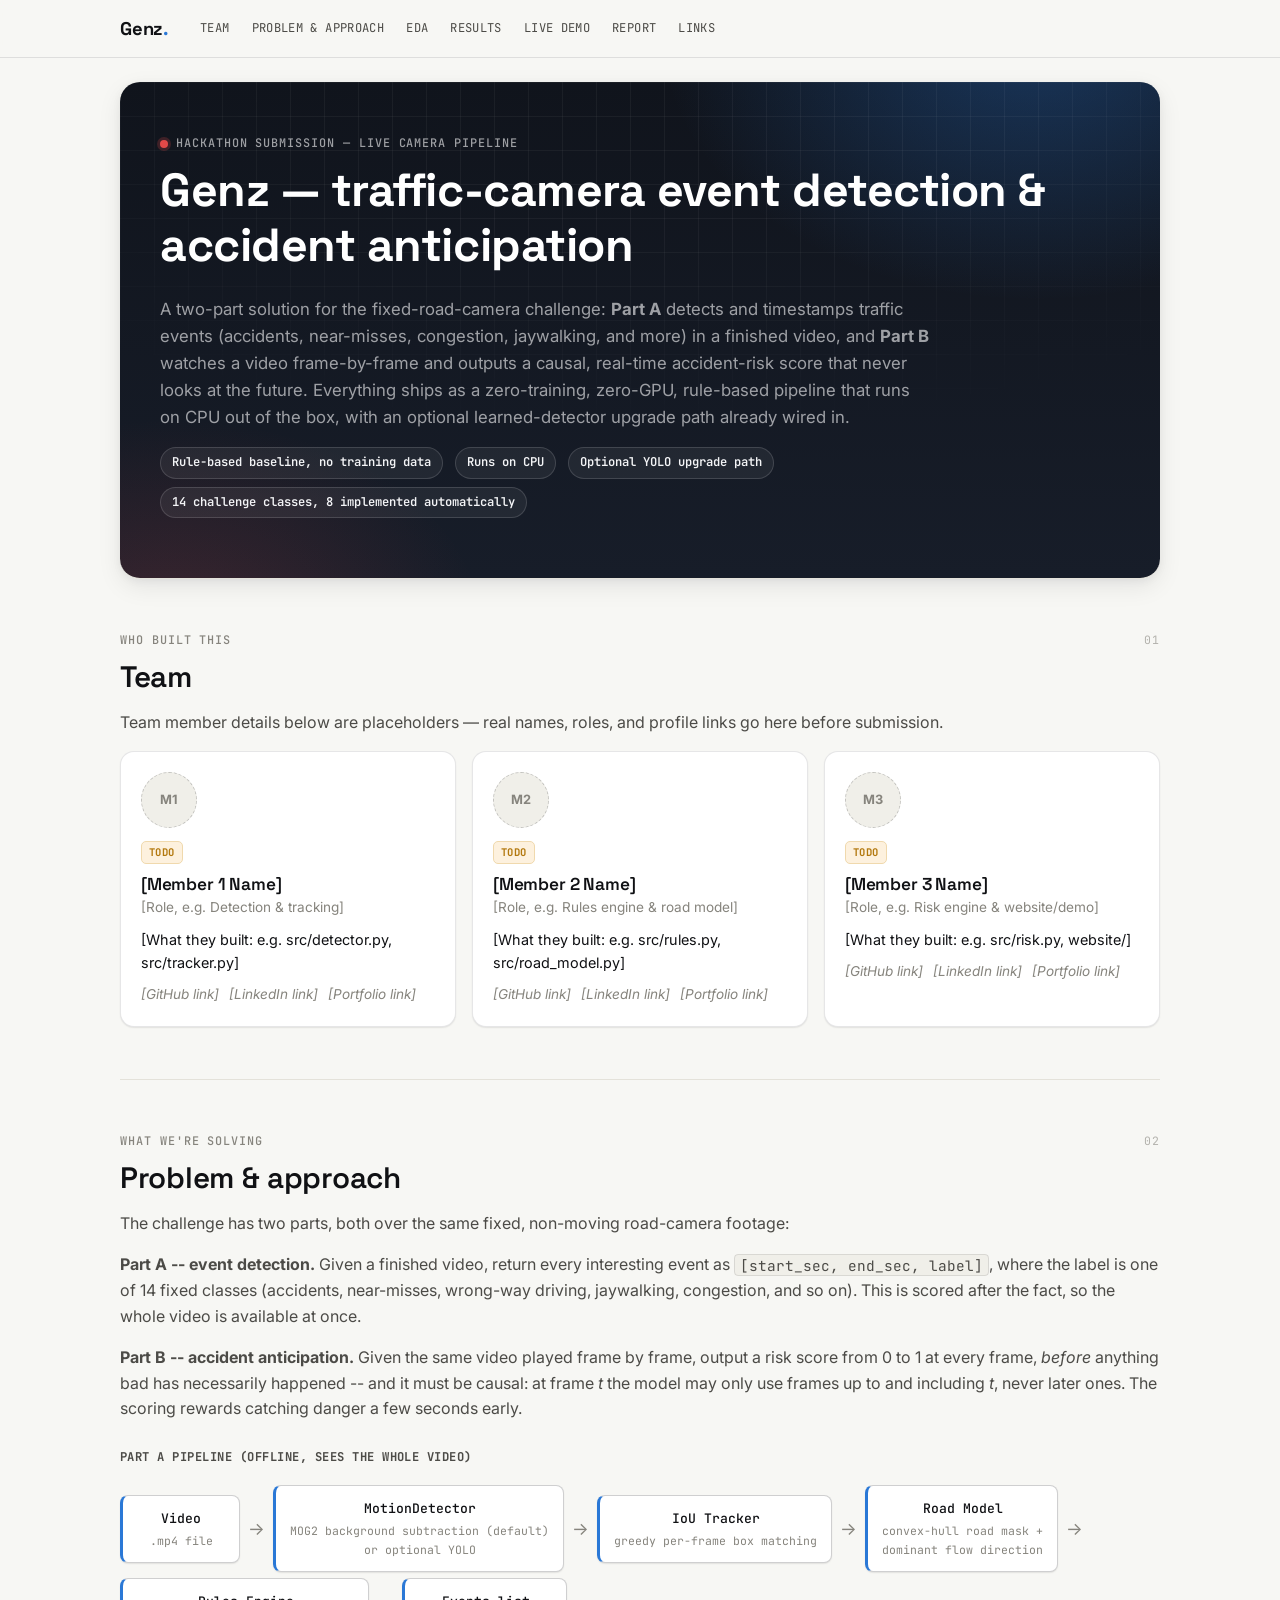
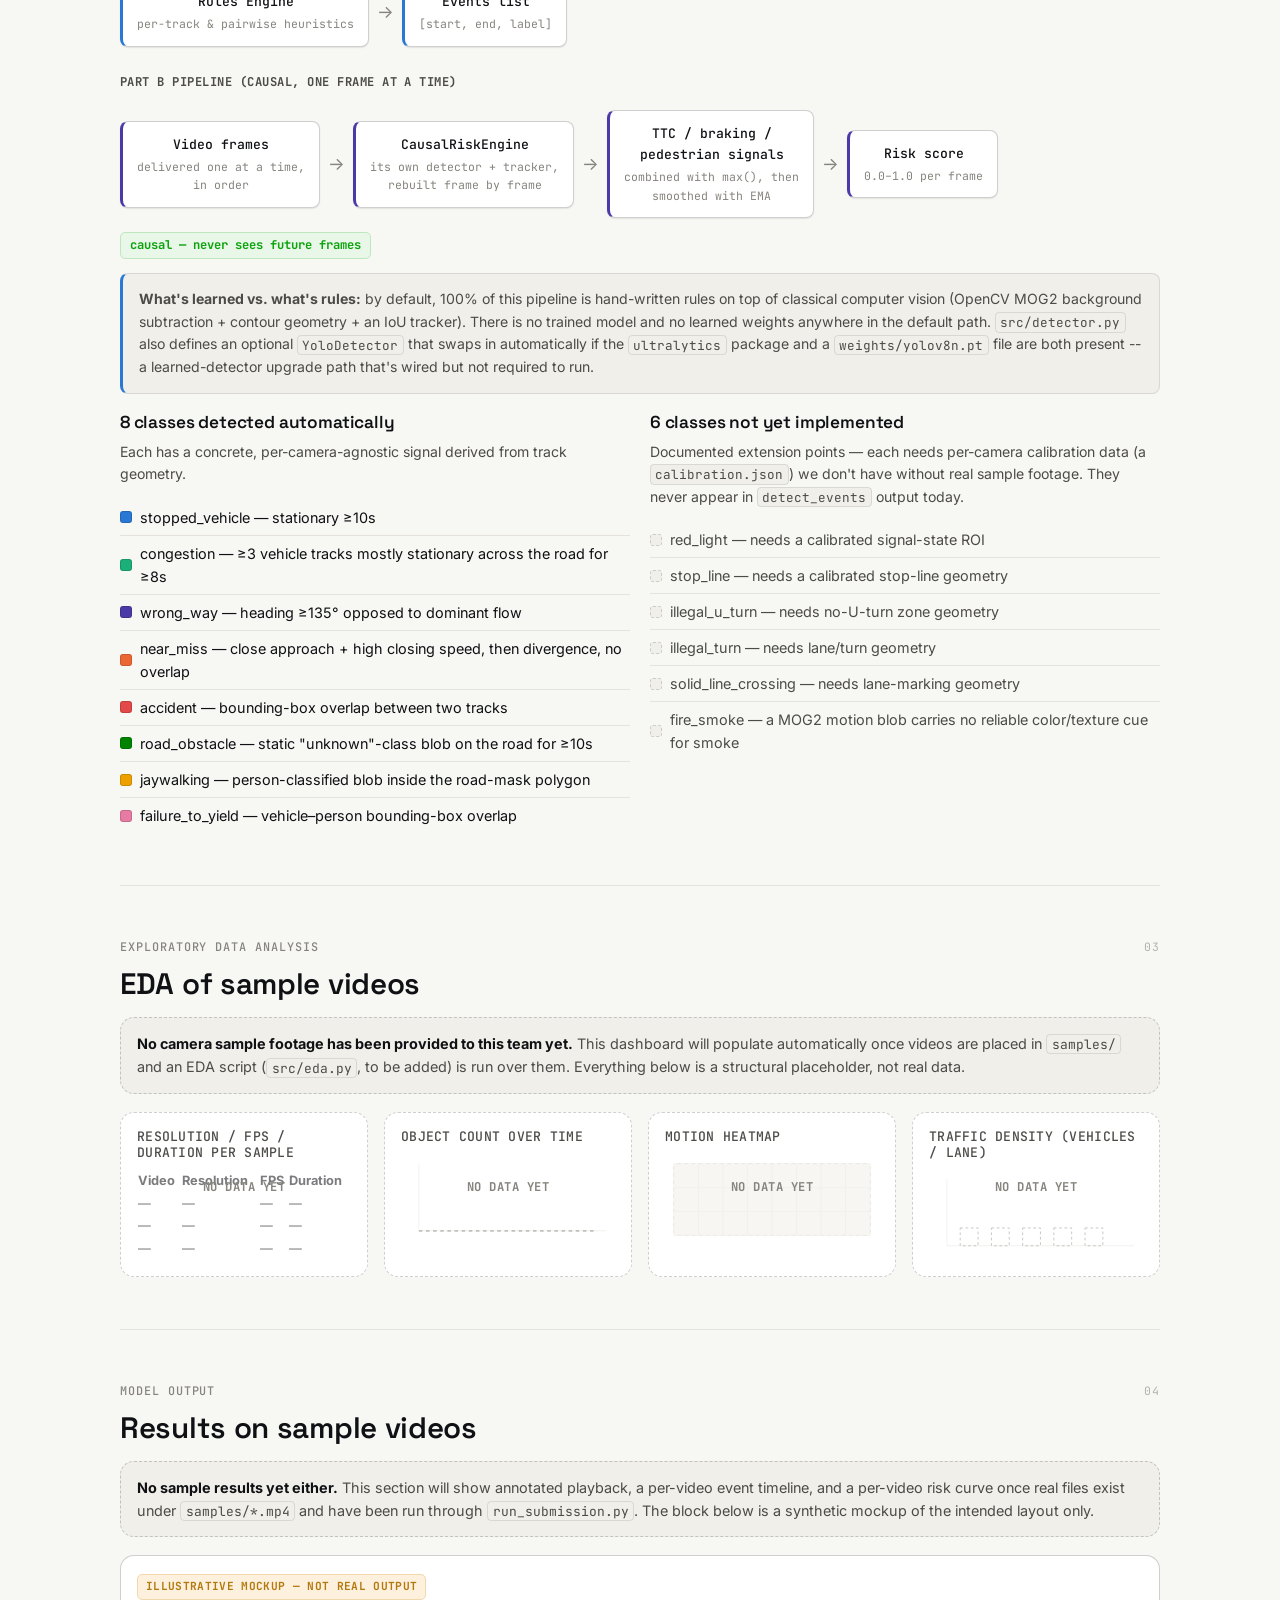
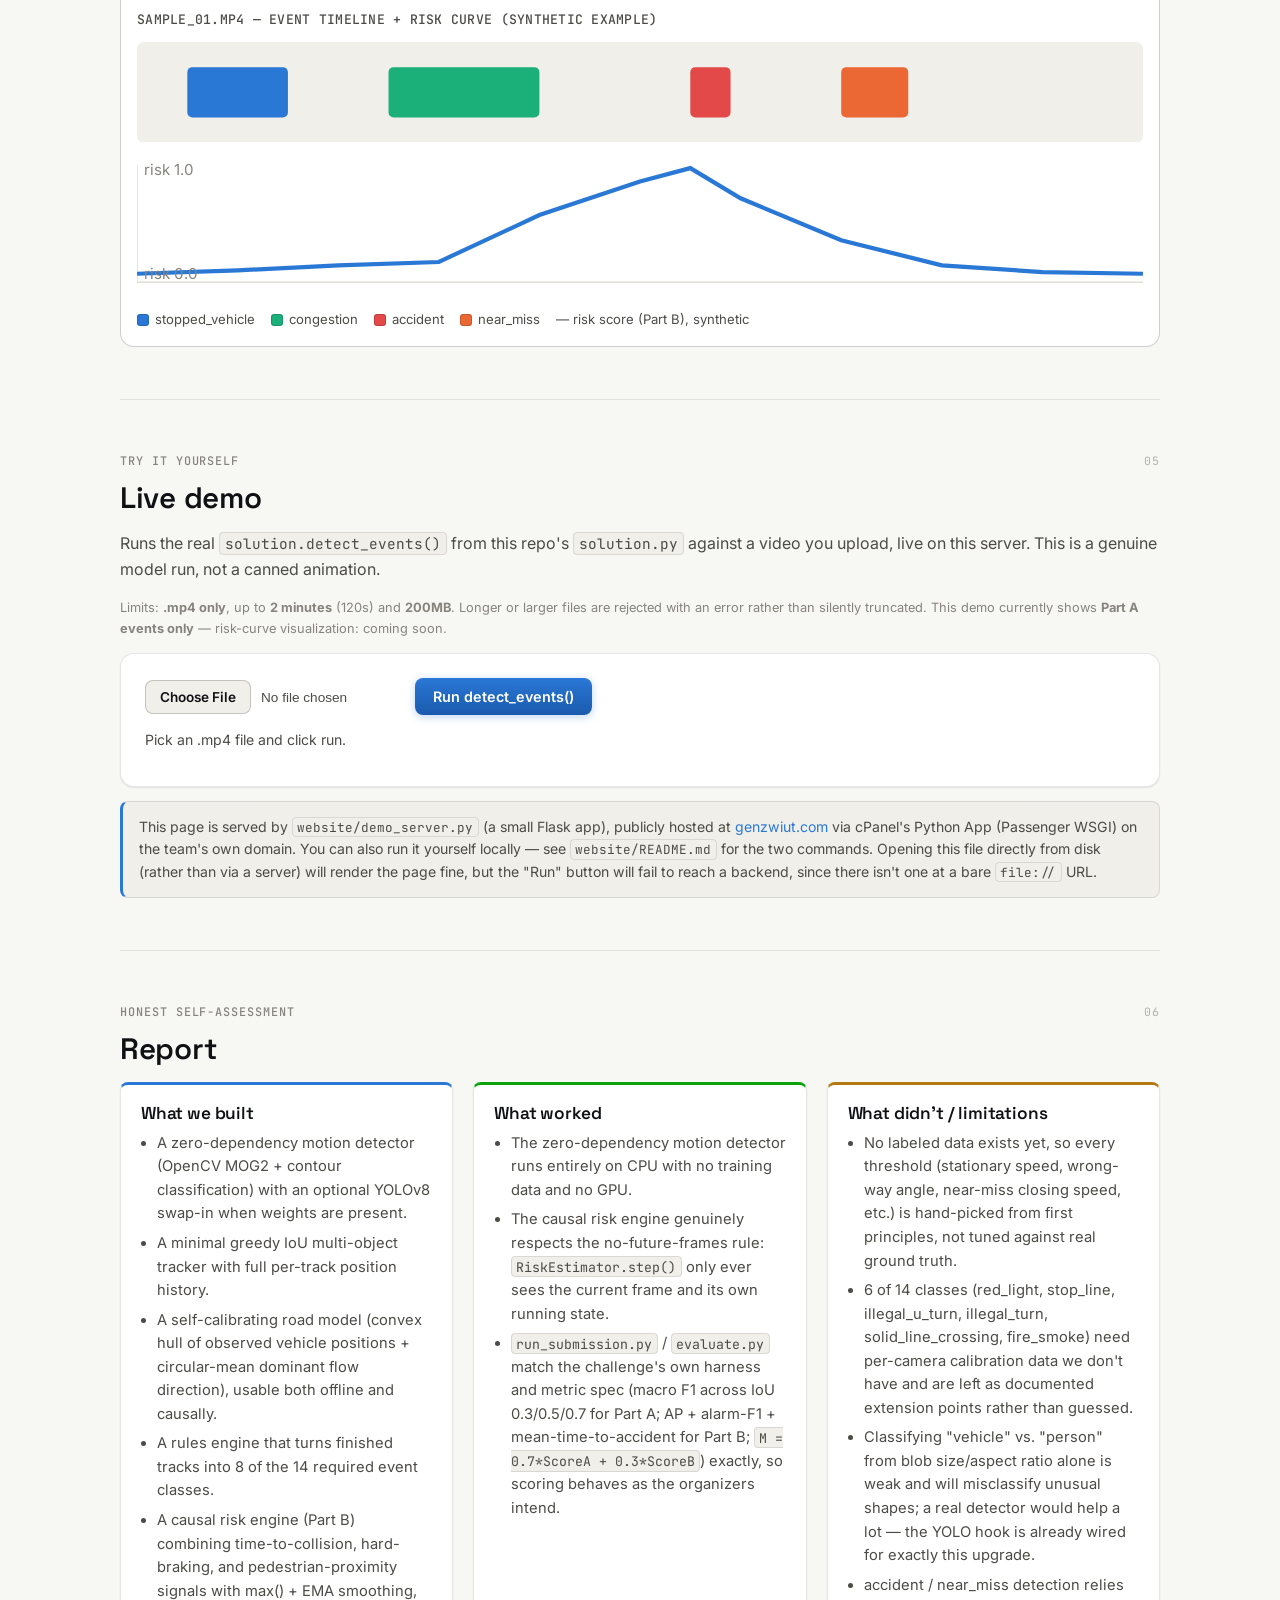
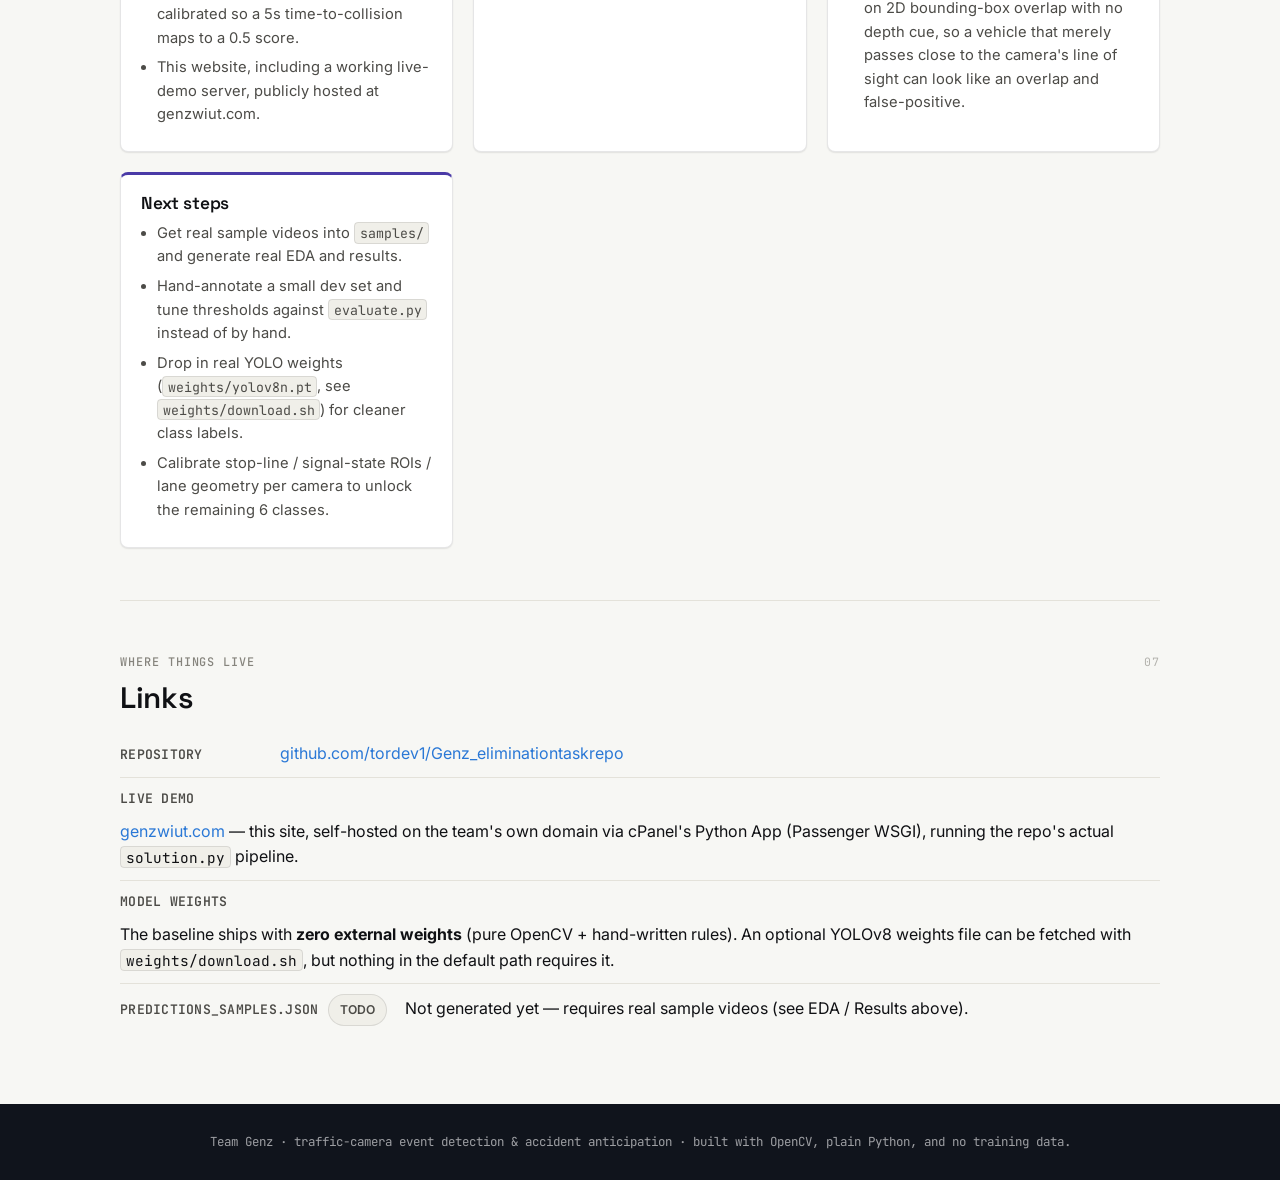
==== website/index.html @ 6158daf9 "Visual redesign pass: typography, dark HUD hero, polished cards/nav - Add Google Fonts pairing: Spac" ====
<!DOCTYPE html>
<html lang="en">
<head>
<meta charset="UTF-8" />
<meta name="viewport" content="width=device-width, initial-scale=1" />
<title>Genz -- Traffic Camera Event Detection &amp; Accident Anticipation</title>
<meta name="description" content="Team Genz hackathon submission: rule-based traffic event detection (Part A) and causal accident-risk anticipation (Part B) over fixed road-camera footage." />
<link rel="icon" href="data:image/svg+xml,%3Csvg xmlns='http://www.w3.org/2000/svg' viewBox='0 0 32 32'%3E%3Crect width='32' height='32' rx='7' fill='%230f1319'/%3E%3Ccircle cx='16' cy='16' r='9' fill='none' stroke='%232a78d6' stroke-width='2.5'/%3E%3Ccircle cx='16' cy='16' r='3.4' fill='%23e34948'/%3E%3C/svg%3E" />
<link rel="preconnect" href="https://fonts.googleapis.com" />
<link rel="preconnect" href="https://fonts.gstatic.com" crossorigin />
<link href="https://fonts.googleapis.com/css2?family=Space+Grotesk:wght@500;600;700&amp;family=Inter:wght@400;500;600;700&amp;family=JetBrains+Mono:wght@400;500;700&amp;display=swap" rel="stylesheet" />
<link rel="stylesheet" href="assets/style.css" />
</head>
<body>

<header class="site-nav">
  <div class="nav-inner">
    <span class="brand">Genz<span class="dot">.</span></span>
    <nav class="links">
      <a href="#team">Team</a>
      <a href="#approach">Problem &amp; Approach</a>
      <a href="#eda">EDA</a>
      <a href="#results">Results</a>
      <a href="#demo">Live Demo</a>
      <a href="#report">Report</a>
      <a href="#links">Links</a>
    </nav>
  </div>
</header>

<main class="container">

  <!-- ============================================================ -->
  <section class="hero" id="top">
    <div class="hero-glow" aria-hidden="true"></div>
    <div class="section-kicker hero-kicker"><span class="rec-dot" aria-hidden="true"></span>Hackathon submission &mdash; live camera pipeline</div>
    <h1>Genz &mdash; traffic-camera event detection &amp; accident anticipation</h1>
    <p class="lede">
      A two-part solution for the fixed-road-camera challenge: <strong>Part A</strong>
      detects and timestamps traffic events (accidents, near-misses, congestion,
      jaywalking, and more) in a finished video, and <strong>Part B</strong> watches a
      video frame-by-frame and outputs a causal, real-time accident-risk score that
      never looks at the future. Everything ships as a zero-training,
      zero-GPU, rule-based pipeline that runs on CPU out of the box, with an
      optional learned-detector upgrade path already wired in.
    </p>
    <span class="pill">Rule-based baseline, no training data</span>
    <span class="pill">Runs on CPU</span>
    <span class="pill">Optional YOLO upgrade path</span>
    <span class="pill">14 challenge classes, 8 implemented automatically</span>
  </section>

  <!-- ============================================================ -->
  <section id="team">
    <div class="section-kicker">Who built this</div>
    <h2>Team</h2>
    <p>
      Team member details below are placeholders &mdash; real names, roles, and
      profile links go here before submission.
    </p>

    <!-- TODO: fill in real team member info (name, role, contribution, links) -->
    <div class="card-grid">
      <div class="card">
        <div class="avatar">M1</div>
        <span class="todo-badge">TODO</span>
        <h3>[Member 1 Name]</h3>
        <div class="role">[Role, e.g. Detection &amp; tracking]</div>
        <div class="did">[What they built: e.g. src/detector.py, src/tracker.py]</div>
        <div class="linkrow">
          <span class="placeholder">[GitHub link]</span>
          <span class="placeholder">[LinkedIn link]</span>
          <span class="placeholder">[Portfolio link]</span>
        </div>
      </div>

      <!-- TODO: fill in real team member info (name, role, contribution, links) -->
      <div class="card">
        <div class="avatar">M2</div>
        <span class="todo-badge">TODO</span>
        <h3>[Member 2 Name]</h3>
        <div class="role">[Role, e.g. Rules engine &amp; road model]</div>
        <div class="did">[What they built: e.g. src/rules.py, src/road_model.py]</div>
        <div class="linkrow">
          <span class="placeholder">[GitHub link]</span>
          <span class="placeholder">[LinkedIn link]</span>
          <span class="placeholder">[Portfolio link]</span>
        </div>
      </div>

      <!-- TODO: fill in real team member info (name, role, contribution, links) -->
      <div class="card">
        <div class="avatar">M3</div>
        <span class="todo-badge">TODO</span>
        <h3>[Member 3 Name]</h3>
        <div class="role">[Role, e.g. Risk engine &amp; website/demo]</div>
        <div class="did">[What they built: e.g. src/risk.py, website/]</div>
        <div class="linkrow">
          <span class="placeholder">[GitHub link]</span>
          <span class="placeholder">[LinkedIn link]</span>
          <span class="placeholder">[Portfolio link]</span>
        </div>
      </div>
    </div>
  </section>

  <!-- ============================================================ -->
  <section id="approach">
    <div class="section-kicker">What we're solving</div>
    <h2>Problem &amp; approach</h2>
    <p>
      The challenge has two parts, both over the same fixed, non-moving road-camera
      footage:
    </p>
    <p>
      <strong>Part A -- event detection.</strong> Given a finished video, return every
      interesting event as <code>[start_sec, end_sec, label]</code>, where the label
      is one of 14 fixed classes (accidents, near-misses, wrong-way driving,
      jaywalking, congestion, and so on). This is scored after the fact, so the
      whole video is available at once.
    </p>
    <p>
      <strong>Part B -- accident anticipation.</strong> Given the same video played
      frame by frame, output a risk score from 0 to 1 at every frame, <em>before</em>
      anything bad has necessarily happened -- and it must be causal: at frame
      <em>t</em> the model may only use frames up to and including <em>t</em>, never
      later ones. The scoring rewards catching danger a few seconds early.
    </p>

    <div class="diagram-label">Part A pipeline (offline, sees the whole video)</div>
    <div class="pipeline parta">
      <div class="node">Video<small>.mp4 file</small></div>
      <span class="arrow">&rarr;</span>
      <div class="node">MotionDetector<small>MOG2 background subtraction (default)<br/>or optional YOLO</small></div>
      <span class="arrow">&rarr;</span>
      <div class="node">IoU Tracker<small>greedy per-frame box matching</small></div>
      <span class="arrow">&rarr;</span>
      <div class="node">Road Model<small>convex-hull road mask +<br/>dominant flow direction</small></div>
      <span class="arrow">&rarr;</span>
      <div class="node">Rules Engine<small>per-track &amp; pairwise heuristics</small></div>
      <span class="arrow">&rarr;</span>
      <div class="node">Events list<small>[start, end, label]</small></div>
    </div>

    <div class="diagram-label">Part B pipeline (causal, one frame at a time)</div>
    <div class="pipeline partb">
      <div class="node">Video frames<small>delivered one at a time,<br/>in order</small></div>
      <span class="arrow">&rarr;</span>
      <div class="node">CausalRiskEngine<small>its own detector + tracker,<br/>rebuilt frame by frame</small></div>
      <span class="arrow">&rarr;</span>
      <div class="node">TTC / braking /<br/>pedestrian signals<small>combined with max(), then<br/>smoothed with EMA</small></div>
      <span class="arrow">&rarr;</span>
      <div class="node">Risk score<small>0.0&ndash;1.0 per frame</small></div>
    </div>
    <span class="causal-note">causal &mdash; never sees future frames</span>

    <div class="note-box">
      <strong>What's learned vs. what's rules:</strong> by default, 100% of this
      pipeline is hand-written rules on top of classical computer vision
      (OpenCV MOG2 background subtraction + contour geometry + an IoU
      tracker). There is no trained model and no learned weights anywhere in
      the default path. <code>src/detector.py</code> also defines an optional
      <code>YoloDetector</code> that swaps in automatically if the
      <code>ultralytics</code> package and a <code>weights/yolov8n.pt</code>
      file are both present -- a learned-detector upgrade path that's wired
      but not required to run.
    </div>

    <div class="class-cols">
      <div>
        <h3>8 classes detected automatically</h3>
        <p style="font-size:0.88rem">Each has a concrete, per-camera-agnostic signal derived from track geometry.</p>
        <ul class="class-list">
          <li><span class="swatch" style="background:var(--ev-stopped_vehicle)"></span> stopped_vehicle &mdash; stationary &ge;10s</li>
          <li><span class="swatch" style="background:var(--ev-congestion)"></span> congestion &mdash; &ge;3 vehicle tracks mostly stationary across the road for &ge;8s</li>
          <li><span class="swatch" style="background:var(--ev-wrong_way)"></span> wrong_way &mdash; heading &ge;135&deg; opposed to dominant flow</li>
          <li><span class="swatch" style="background:var(--ev-near_miss)"></span> near_miss &mdash; close approach + high closing speed, then divergence, no overlap</li>
          <li><span class="swatch" style="background:var(--ev-accident)"></span> accident &mdash; bounding-box overlap between two tracks</li>
          <li><span class="swatch" style="background:var(--ev-road_obstacle)"></span> road_obstacle &mdash; static "unknown"-class blob on the road for &ge;10s</li>
          <li><span class="swatch" style="background:var(--ev-jaywalking)"></span> jaywalking &mdash; person-classified blob inside the road-mask polygon</li>
          <li><span class="swatch" style="background:var(--ev-failure_to_yield)"></span> failure_to_yield &mdash; vehicle&ndash;person bounding-box overlap</li>
        </ul>
      </div>
      <div>
        <h3>6 classes not yet implemented</h3>
        <p style="font-size:0.88rem">Documented extension points &mdash; each needs per-camera calibration data (a <code>calibration.json</code>) we don't have without real sample footage. They never appear in <code>detect_events</code> output today.</p>
        <ul class="class-list pending">
          <li><span class="swatch"></span> red_light &mdash; needs a calibrated signal-state ROI</li>
          <li><span class="swatch"></span> stop_line &mdash; needs a calibrated stop-line geometry</li>
          <li><span class="swatch"></span> illegal_u_turn &mdash; needs no-U-turn zone geometry</li>
          <li><span class="swatch"></span> illegal_turn &mdash; needs lane/turn geometry</li>
          <li><span class="swatch"></span> solid_line_crossing &mdash; needs lane-marking geometry</li>
          <li><span class="swatch"></span> fire_smoke &mdash; a MOG2 motion blob carries no reliable color/texture cue for smoke</li>
        </ul>
      </div>
    </div>
  </section>

  <!-- ============================================================ -->
  <section id="eda">
    <div class="section-kicker">Exploratory data analysis</div>
    <h2>EDA of sample videos</h2>
    <div class="notice">
      <strong>No camera sample footage has been provided to this team yet.</strong>
      This dashboard will populate automatically once videos are placed in
      <code>samples/</code> and an EDA script (<code>src/eda.py</code>, to be added)
      is run over them. Everything below is a structural placeholder, not
      real data.
    </div>

    <div class="chart-grid">
      <div class="chart-box">
        <h4>Resolution / FPS / duration per sample</h4>
        <table style="width:100%; font-size:0.8rem; border-collapse:collapse; opacity:.55">
          <thead>
            <tr><th style="text-align:left">Video</th><th style="text-align:left">Resolution</th><th style="text-align:left">FPS</th><th style="text-align:left">Duration</th></tr>
          </thead>
          <tbody>
            <tr><td>&mdash;</td><td>&mdash;</td><td>&mdash;</td><td>&mdash;</td></tr>
            <tr><td>&mdash;</td><td>&mdash;</td><td>&mdash;</td><td>&mdash;</td></tr>
            <tr><td>&mdash;</td><td>&mdash;</td><td>&mdash;</td><td>&mdash;</td></tr>
          </tbody>
        </table>
        <div class="watermark-label">No data yet</div>
      </div>

      <div class="chart-box">
        <h4>Object count over time</h4>
        <svg viewBox="0 0 240 100" style="opacity:.5">
          <line x1="20" y1="10" x2="20" y2="85" stroke="var(--gridline)" stroke-width="1"/>
          <line x1="20" y1="85" x2="230" y2="85" stroke="var(--gridline)" stroke-width="1"/>
          <polyline points="20,85 60,85 100,85 140,85 180,85 220,85" fill="none" stroke="var(--ink-muted)" stroke-width="2" stroke-dasharray="4 4"/>
        </svg>
        <div class="watermark-label">No data yet</div>
      </div>

      <div class="chart-box">
        <h4>Motion heatmap</h4>
        <svg viewBox="0 0 240 100" style="opacity:.5">
          <rect x="10" y="10" width="220" height="80" rx="4" fill="none" stroke="var(--ink-muted)" stroke-dasharray="4 4"/>
          <g fill="var(--surface-2)" stroke="var(--gridline)">
            <rect x="10" y="10" width="27.5" height="26.7"/><rect x="37.5" y="10" width="27.5" height="26.7"/><rect x="65" y="10" width="27.5" height="26.7"/><rect x="92.5" y="10" width="27.5" height="26.7"/><rect x="120" y="10" width="27.5" height="26.7"/><rect x="147.5" y="10" width="27.5" height="26.7"/><rect x="175" y="10" width="27.5" height="26.7"/><rect x="202.5" y="10" width="27.5" height="26.7"/>
            <rect x="10" y="36.7" width="27.5" height="26.7"/><rect x="37.5" y="36.7" width="27.5" height="26.7"/><rect x="65" y="36.7" width="27.5" height="26.7"/><rect x="92.5" y="36.7" width="27.5" height="26.7"/><rect x="120" y="36.7" width="27.5" height="26.7"/><rect x="147.5" y="36.7" width="27.5" height="26.7"/><rect x="175" y="36.7" width="27.5" height="26.7"/><rect x="202.5" y="36.7" width="27.5" height="26.7"/>
            <rect x="10" y="63.3" width="27.5" height="26.7"/><rect x="37.5" y="63.3" width="27.5" height="26.7"/><rect x="65" y="63.3" width="27.5" height="26.7"/><rect x="92.5" y="63.3" width="27.5" height="26.7"/><rect x="120" y="63.3" width="27.5" height="26.7"/><rect x="147.5" y="63.3" width="27.5" height="26.7"/><rect x="175" y="63.3" width="27.5" height="26.7"/><rect x="202.5" y="63.3" width="27.5" height="26.7"/>
          </g>
        </svg>
        <div class="watermark-label">No data yet</div>
      </div>

      <div class="chart-box">
        <h4>Traffic density (vehicles / lane)</h4>
        <svg viewBox="0 0 240 100" style="opacity:.5">
          <line x1="20" y1="10" x2="20" y2="85" stroke="var(--gridline)" stroke-width="1"/>
          <line x1="20" y1="85" x2="230" y2="85" stroke="var(--gridline)" stroke-width="1"/>
          <g fill="none" stroke="var(--ink-muted)" stroke-dasharray="3 3">
            <rect x="35" y="65" width="20" height="20"/>
            <rect x="70" y="65" width="20" height="20"/>
            <rect x="105" y="65" width="20" height="20"/>
            <rect x="140" y="65" width="20" height="20"/>
            <rect x="175" y="65" width="20" height="20"/>
          </g>
        </svg>
        <div class="watermark-label">No data yet</div>
      </div>
    </div>
  </section>

  <!-- ============================================================ -->
  <section id="results">
    <div class="section-kicker">Model output</div>
    <h2>Results on sample videos</h2>
    <div class="notice">
      <strong>No sample results yet either.</strong> This section will show
      annotated playback, a per-video event timeline, and a per-video risk
      curve once real files exist under <code>samples/*.mp4</code> and have
      been run through <code>run_submission.py</code>. The block below is a
      synthetic mockup of the intended layout only.
    </div>

    <div class="chart-box" style="border-style:solid">
      <span class="mockup-label">Illustrative mockup &mdash; not real output</span>
      <h4 style="margin-bottom:14px">sample_01.mp4 &mdash; event timeline + risk curve (synthetic example)</h4>

      <svg viewBox="0 0 600 60" role="img" aria-label="Illustrative synthetic event timeline">
        <rect x="0" y="0" width="600" height="60" fill="var(--surface-2)" rx="4"/>
        <rect x="30" y="15" width="60" height="30" rx="3" fill="var(--ev-stopped_vehicle)"/>
        <rect x="150" y="15" width="90" height="30" rx="3" fill="var(--ev-congestion)"/>
        <rect x="330" y="15" width="24" height="30" rx="3" fill="var(--ev-accident)"/>
        <rect x="420" y="15" width="40" height="30" rx="3" fill="var(--ev-near_miss)"/>
      </svg>

      <svg viewBox="0 0 600 90" role="img" aria-label="Illustrative synthetic risk curve" style="margin-top:6px">
        <line x1="0" y1="80" x2="600" y2="80" stroke="var(--gridline)" stroke-width="1"/>
        <line x1="0" y1="10" x2="0" y2="80" stroke="var(--gridline)" stroke-width="1"/>
        <polyline
          points="0,75 60,73 120,70 180,68 240,40 300,20 330,12 360,30 420,55 480,70 540,74 600,75"
          fill="none" stroke="var(--ev-stopped_vehicle)" stroke-width="2.5" />
        <text x="4" y="16" font-size="9" fill="var(--ink-muted)">risk 1.0</text>
        <text x="4" y="78" font-size="9" fill="var(--ink-muted)">risk 0.0</text>
      </svg>

      <div class="legend">
        <span class="item"><span class="swatch" style="background:var(--ev-stopped_vehicle)"></span>stopped_vehicle</span>
        <span class="item"><span class="swatch" style="background:var(--ev-congestion)"></span>congestion</span>
        <span class="item"><span class="swatch" style="background:var(--ev-accident)"></span>accident</span>
        <span class="item"><span class="swatch" style="background:var(--ev-near_miss)"></span>near_miss</span>
        <span class="item">&mdash; risk score (Part B), synthetic</span>
      </div>
    </div>
  </section>

  <!-- ============================================================ -->
  <section id="demo">
    <div class="section-kicker">Try it yourself</div>
    <h2>Live demo</h2>
    <p>
      Runs the real <code>solution.detect_events()</code> from this repo's
      <code>solution.py</code> against a video you upload, live on this
      server. This is a genuine model run, not a canned animation.
    </p>
    <p class="limits-text">
      Limits: <strong>.mp4 only</strong>, up to <strong>2 minutes</strong>
      (<span id="demo-max-seconds">120</span>s) and <strong>200MB</strong>. Longer or
      larger files are rejected with an error rather than silently truncated.
      This demo currently shows <strong>Part A events only</strong> &mdash; risk-curve
      visualization: coming soon.
    </p>

    <div class="demo-panel">
      <form class="demo-controls" onsubmit="return false;">
        <input type="file" id="demo-file" accept=".mp4,video/mp4" />
        <button type="submit" id="demo-run" class="run-btn">Run detect_events()</button>
      </form>

      <div class="status-line" id="demo-status">
        <span class="spinner" id="demo-spinner"></span>
        <span id="demo-status-text">Pick an .mp4 file and click run.</span>
      </div>

      <div class="timeline-wrap" id="demo-timeline-wrap">
        <div class="timeline-axis" id="demo-timeline-axis"></div>
        <div class="timeline-ticks" id="demo-timeline-ticks"></div>
        <div class="legend" id="demo-legend"></div>

        <table class="events-table">
          <thead>
            <tr><th></th><th>Class</th><th>Start</th><th>End</th><th>Duration</th></tr>
          </thead>
          <tbody id="demo-table-body"></tbody>
        </table>
      </div>
      <div class="empty-state" id="demo-empty-state" style="display:none"></div>
    </div>

    <div class="note-box">
      This page is served by <code>website/demo_server.py</code> (a small
      Flask app), publicly hosted at <a href="https://genzwiut.com">genzwiut.com</a>
      via cPanel's Python App (Passenger WSGI) on the team's own domain. You
      can also run it yourself locally &mdash; see <code>website/README.md</code>
      for the two commands. Opening this file directly from disk (rather
      than via a server) will render the page fine, but the "Run" button
      will fail to reach a backend, since there isn't one at a bare
      <code>file://</code> URL.
    </div>
  </section>

  <!-- ============================================================ -->
  <section id="report">
    <div class="section-kicker">Honest self-assessment</div>
    <h2>Report</h2>

    <div class="report-grid">
      <div class="report-block">
        <h3>What we built</h3>
        <ul>
          <li>A zero-dependency motion detector (OpenCV MOG2 + contour classification) with an optional YOLOv8 swap-in when weights are present.</li>
          <li>A minimal greedy IoU multi-object tracker with full per-track position history.</li>
          <li>A self-calibrating road model (convex hull of observed vehicle positions + circular-mean dominant flow direction), usable both offline and causally.</li>
          <li>A rules engine that turns finished tracks into 8 of the 14 required event classes.</li>
          <li>A causal risk engine (Part B) combining time-to-collision, hard-braking, and pedestrian-proximity signals with max() + EMA smoothing, calibrated so a 5s time-to-collision maps to a 0.5 score.</li>
          <li>This website, including a working live-demo server, publicly hosted at genzwiut.com.</li>
        </ul>
      </div>
      <div class="report-block">
        <h3>What worked</h3>
        <ul>
          <li>The zero-dependency motion detector runs entirely on CPU with no training data and no GPU.</li>
          <li>The causal risk engine genuinely respects the no-future-frames rule: <code>RiskEstimator.step()</code> only ever sees the current frame and its own running state.</li>
          <li><code>run_submission.py</code> / <code>evaluate.py</code> match the challenge's own harness and metric spec (macro F1 across IoU 0.3/0.5/0.7 for Part A; AP + alarm-F1 + mean-time-to-accident for Part B; <code>M = 0.7*ScoreA + 0.3*ScoreB</code>) exactly, so scoring behaves as the organizers intend.</li>
        </ul>
      </div>
      <div class="report-block">
        <h3>What didn't / limitations</h3>
        <ul>
          <li>No labeled data exists yet, so every threshold (stationary speed, wrong-way angle, near-miss closing speed, etc.) is hand-picked from first principles, not tuned against real ground truth.</li>
          <li>6 of 14 classes (red_light, stop_line, illegal_u_turn, illegal_turn, solid_line_crossing, fire_smoke) need per-camera calibration data we don't have and are left as documented extension points rather than guessed.</li>
          <li>Classifying "vehicle" vs. "person" from blob size/aspect ratio alone is weak and will misclassify unusual shapes; a real detector would help a lot &mdash; the YOLO hook is already wired for exactly this upgrade.</li>
          <li>accident / near_miss detection relies on 2D bounding-box overlap with no depth cue, so a vehicle that merely passes close to the camera's line of sight can look like an overlap and false-positive.</li>
        </ul>
      </div>
      <div class="report-block">
        <h3>Next steps</h3>
        <ul>
          <li>Get real sample videos into <code>samples/</code> and generate real EDA and results.</li>
          <li>Hand-annotate a small dev set and tune thresholds against <code>evaluate.py</code> instead of by hand.</li>
          <li>Drop in real YOLO weights (<code>weights/yolov8n.pt</code>, see <code>weights/download.sh</code>) for cleaner class labels.</li>
          <li>Calibrate stop-line / signal-state ROIs / lane geometry per camera to unlock the remaining 6 classes.</li>
        </ul>
      </div>
    </div>
  </section>

  <!-- ============================================================ -->
  <section id="links">
    <div class="section-kicker">Where things live</div>
    <h2>Links</h2>
    <ul class="links-list">
      <li>
        <span class="label">Repository</span>
        <span><a href="https://github.com/tordev1/Genz_eliminationtaskrepo">github.com/tordev1/Genz_eliminationtaskrepo</a></span>
      </li>
      <li>
        <span class="label">Live demo</span>
        <span><a href="https://genzwiut.com">genzwiut.com</a> &mdash; this site, self-hosted on the team's own domain via cPanel's Python App (Passenger WSGI), running the repo's actual <code>solution.py</code> pipeline.</span>
      </li>
      <li>
        <span class="label">Model weights</span>
        <span>The baseline ships with <strong>zero external weights</strong> (pure OpenCV + hand-written rules). An optional YOLOv8 weights file can be fetched with <code>weights/download.sh</code>, but nothing in the default path requires it.</span>
      </li>
      <li>
        <span class="label">predictions_samples.json</span>
        <!-- TODO: link to a real predictions_samples.json once sample videos exist and run_submission.py has been run -->
        <span class="pill">TODO</span>
        <span>Not generated yet &mdash; requires real sample videos (see EDA / Results above).</span>
      </li>
    </ul>
  </section>

</main>

<footer>
  Team Genz &middot; traffic-camera event detection &amp; accident anticipation &middot;
  built with OpenCV, plain Python, and no training data.
</footer>

<script src="assets/demo.js"></script>
</body>
</html>
---- website/assets/style.css ----
/* Team Genz -- hackathon submission website
   Plain CSS, no build step, no framework. Mobile-first, flex/grid layout
   that wraps instead of relying on fixed widths (rubric: "works on a phone").

   Color roles are defined once here as custom properties and reused by
   assets/demo.js (it reads --ev-<label> at runtime) and by the static SVG
   mockups below, so the whole page shares one palette. See the dataviz
   notes in the HTML comments near the legend for why these eight hues and
   this order were chosen.
*/

:root {
  color-scheme: light;

  /* type */
  --font-display: "Space Grotesk", "Segoe UI", system-ui, sans-serif;
  --font-body: "Inter", "Segoe UI", system-ui, sans-serif;
  --font-mono: "JetBrains Mono", "SFMono-Regular", Consolas, monospace;

  /* chrome & ink */
  --page: #f7f7f4;
  --surface: #ffffff;
  --surface-2: #f0efe9;
  --ink: #101114;
  --ink-2: #4c4b47;
  --ink-muted: #86847d;
  --gridline: #e4e2da;
  --border: rgba(16, 17, 20, 0.1);
  --border-strong: rgba(16, 17, 20, 0.2);
  --accent: #2a78d6;
  --accent-2: #1a5aad;
  --accent-ink: #ffffff;

  /* dark HUD panel (hero / footer) */
  --panel-dark: #10141c;
  --panel-dark-2: #171d29;
  --panel-line: rgba(255, 255, 255, 0.08);
  --panel-ink: #f3f4f6;
  --panel-ink-muted: rgba(243, 244, 246, 0.62);

  /* status (fixed, never reused for series) */
  --status-good: #0ca30c;
  --status-warning: #b3790f;
  --status-serious: #ec835a;
  --status-critical: #d03b3b;

  /* categorical event-class palette, fixed order, never cycled */
  --ev-stopped_vehicle: #2a78d6;   /* blue */
  --ev-near_miss: #eb6834;        /* orange */
  --ev-congestion: #1baf7a;       /* aqua */
  --ev-jaywalking: #eda100;       /* yellow */
  --ev-failure_to_yield: #e87ba4; /* magenta */
  --ev-road_obstacle: #008300;    /* green */
  --ev-wrong_way: #4a3aa7;        /* violet */
  --ev-accident: #e34948;         /* red */

  --radius: 14px;
  --radius-sm: 8px;
  --maxw: 1080px;
  --shadow-sm: 0 1px 2px rgba(16, 17, 20, 0.05), 0 1px 1px rgba(16, 17, 20, 0.04);
  --shadow-md: 0 8px 24px rgba(16, 17, 20, 0.08), 0 2px 8px rgba(16, 17, 20, 0.05);
  --shadow-lift: 0 14px 32px rgba(16, 17, 20, 0.12), 0 4px 10px rgba(16, 17, 20, 0.06);
}

* { box-sizing: border-box; }

html, body {
  margin: 0;
  padding: 0;
  background: var(--page);
  color: var(--ink);
  font-family: var(--font-body);
  line-height: 1.6;
  -webkit-font-smoothing: antialiased;
  text-rendering: optimizeLegibility;
}

body { overflow-x: hidden; }

a { color: var(--accent); text-decoration: none; }
a:hover, a:focus-visible { text-decoration: underline; }

img, svg { max-width: 100%; display: block; }

h1, h2, h3, h4 {
  font-family: var(--font-display);
  line-height: 1.18;
  letter-spacing: -0.01em;
  margin: 0 0 0.5em;
  font-weight: 600;
}
h1 { font-size: clamp(1.9rem, 5.4vw, 2.9rem); font-weight: 700; }
h2 { font-size: clamp(1.4rem, 4vw, 1.85rem); margin-top: 0; }
h3 { font-size: 1.08rem; }
p { margin: 0 0 1em; color: var(--ink-2); }
code {
  font-family: var(--font-mono);
  font-size: 0.9em;
  background: var(--surface-2);
  border: 1px solid var(--border);
  border-radius: 4px;
  padding: 0.05em 0.35em;
}

.container {
  max-width: var(--maxw);
  margin: 0 auto;
  padding: 0 20px;
}

::selection { background: var(--accent); color: var(--accent-ink); }

/* ---------- nav ---------- */
header.site-nav {
  position: sticky;
  top: 0;
  z-index: 50;
  background: rgba(247, 247, 244, 0.86);
  backdrop-filter: saturate(1.2) blur(10px);
  -webkit-backdrop-filter: saturate(1.2) blur(10px);
  border-bottom: 1px solid var(--border);
}

.nav-inner {
  display: flex;
  align-items: center;
  gap: 14px;
  flex-wrap: wrap;
  padding: 12px 20px;
  max-width: var(--maxw);
  margin: 0 auto;
}

.brand {
  font-family: var(--font-display);
  font-weight: 700;
  font-size: 1.15rem;
  letter-spacing: -0.01em;
  color: var(--ink);
  white-space: nowrap;
  margin-right: 8px;
}

.brand .dot { color: var(--accent); }

nav.links {
  display: flex;
  gap: 2px;
  flex-wrap: wrap;
  font-family: var(--font-mono);
  font-size: 0.76rem;
}

nav.links a {
  color: var(--ink-2);
  padding: 7px 10px;
  border-radius: var(--radius-sm);
  white-space: nowrap;
  text-transform: uppercase;
  letter-spacing: 0.03em;
  transition: background-color 0.15s ease, color 0.15s ease;
}

nav.links a:hover, nav.links a:focus-visible {
  background: var(--surface-2);
  text-decoration: none;
  color: var(--ink);
}

/* ---------- sections ---------- */
main.container { counter-reset: section-count; }

section {
  padding: 52px 0;
  border-bottom: 1px solid var(--gridline);
  position: relative;
}

section:last-of-type { border-bottom: none; }

section[id]:not(.hero)::before {
  counter-increment: section-count;
  content: "0" counter(section-count);
  position: absolute;
  top: 52px;
  right: 0;
  font-family: var(--font-mono);
  font-size: 0.72rem;
  color: var(--ink-muted);
  letter-spacing: 0.08em;
  opacity: 0.6;
}

@media (max-width: 720px) {
  section[id]:not(.hero)::before { display: none; }
}

.section-kicker {
  font-family: var(--font-mono);
  text-transform: uppercase;
  letter-spacing: 0.08em;
  font-size: 0.74rem;
  font-weight: 500;
  color: var(--ink-muted);
  margin-bottom: 10px;
  display: flex;
  align-items: center;
  gap: 8px;
}

/* ---------- hero ---------- */
.hero {
  margin-top: 24px;
  padding: 52px 40px;
  border-radius: calc(var(--radius) + 6px);
  background:
    radial-gradient(ellipse 60% 90% at 88% -10%, rgba(42, 120, 214, 0.35), transparent 60%),
    radial-gradient(ellipse 50% 70% at 5% 110%, rgba(227, 73, 72, 0.18), transparent 60%),
    linear-gradient(180deg, var(--panel-dark) 0%, var(--panel-dark-2) 100%);
  color: var(--panel-ink);
  box-shadow: var(--shadow-md);
  overflow: hidden;
  isolation: isolate;
}

.hero-glow {
  position: absolute;
  inset: 0;
  z-index: -1;
  background-image:
    linear-gradient(var(--panel-line) 1px, transparent 1px),
    linear-gradient(90deg, var(--panel-line) 1px, transparent 1px);
  background-size: 34px 34px;
  -webkit-mask-image: radial-gradient(ellipse 90% 80% at 50% 0%, #000 40%, transparent 90%);
  mask-image: radial-gradient(ellipse 90% 80% at 50% 0%, #000 40%, transparent 90%);
  opacity: 0.6;
}

.hero-kicker { color: var(--panel-ink-muted); }

.rec-dot {
  width: 8px;
  height: 8px;
  border-radius: 50%;
  background: var(--ev-accident);
  box-shadow: 0 0 0 3px rgba(227, 73, 72, 0.22);
  flex-shrink: 0;
  animation: rec-pulse 1.8s ease-in-out infinite;
}

@keyframes rec-pulse {
  0%, 100% { opacity: 1; }
  50% { opacity: 0.35; }
}

.hero h1 { color: #ffffff; max-width: 22em; }

.hero p.lede {
  font-size: 1.05rem;
  max-width: 46em;
  color: var(--panel-ink-muted);
}

.hero .pill {
  background: rgba(255, 255, 255, 0.06);
  border-color: rgba(255, 255, 255, 0.14);
  color: var(--panel-ink);
  font-family: var(--font-mono);
}

@media (max-width: 640px) {
  .hero { padding: 36px 22px; margin-top: 14px; }
}

.pill {
  display: inline-flex;
  align-items: center;
  gap: 6px;
  font-size: 0.76rem;
  font-weight: 600;
  padding: 5px 11px;
  border-radius: 999px;
  background: var(--surface-2);
  color: var(--ink-2);
  border: 1px solid var(--border);
  margin: 0 8px 8px 0;
}

/* ---------- team cards ---------- */
.card-grid {
  display: grid;
  grid-template-columns: repeat(auto-fit, minmax(230px, 1fr));
  gap: 16px;
}

.card {
  background: var(--surface);
  border: 1px solid var(--border);
  border-radius: var(--radius);
  padding: 20px;
  box-shadow: var(--shadow-sm);
  transition: transform 0.18s ease, box-shadow 0.18s ease, border-color 0.18s ease;
}

.card:hover {
  transform: translateY(-3px);
  box-shadow: var(--shadow-lift);
  border-color: var(--border-strong);
}

.avatar {
  width: 56px;
  height: 56px;
  border-radius: 50%;
  background: var(--surface-2);
  border: 1px dashed var(--border-strong);
  display: flex;
  align-items: center;
  justify-content: center;
  font-weight: 700;
  color: var(--ink-muted);
  margin-bottom: 10px;
  font-size: 0.8rem;
  text-align: center;
}

.card h3 { margin-bottom: 2px; }
.card .role { color: var(--ink-muted); font-size: 0.85rem; margin-bottom: 10px; }
.card .did { font-size: 0.9rem; margin-bottom: 10px; }

.todo-badge {
  display: inline-block;
  font-family: var(--font-mono);
  font-size: 0.66rem;
  font-weight: 700;
  letter-spacing: 0.04em;
  color: var(--status-warning);
  background: #fdf1de;
  border: 1px solid #f0d9ad;
  padding: 2px 7px;
  border-radius: 5px;
  margin-bottom: 10px;
}

.card .linkrow {
  display: flex;
  gap: 10px;
  flex-wrap: wrap;
  font-size: 0.85rem;
}

.card .linkrow span.placeholder {
  color: var(--ink-muted);
  font-style: italic;
}

/* ---------- pipeline / architecture diagram ---------- */
.pipeline {
  display: flex;
  flex-wrap: wrap;
  align-items: center;
  gap: 6px;
  margin: 18px 0 6px;
}

.pipeline .node {
  background: var(--surface);
  border: 1px solid var(--border-strong);
  border-radius: var(--radius-sm);
  padding: 12px 14px;
  font-family: var(--font-mono);
  font-size: 0.82rem;
  font-weight: 500;
  color: var(--ink);
  text-align: center;
  min-width: 120px;
  box-shadow: var(--shadow-sm);
}

.pipeline .node small {
  display: block;
  font-weight: 400;
  color: var(--ink-muted);
  font-size: 0.72rem;
  margin-top: 3px;
}

.pipeline .arrow {
  color: var(--ink-muted);
  font-size: 1.1rem;
  padding: 0 2px;
}

.pipeline.parta .node { border-left: 3px solid var(--accent); }
.pipeline.partb .node { border-left: 3px solid var(--ev-wrong_way); }

.diagram-label {
  font-family: var(--font-mono);
  font-size: 0.76rem;
  font-weight: 700;
  color: var(--ink-2);
  text-transform: uppercase;
  letter-spacing: 0.04em;
  margin: 26px 0 8px;
}

.causal-note {
  display: inline-block;
  margin-top: 8px;
  font-family: var(--font-mono);
  font-size: 0.76rem;
  font-weight: 700;
  color: var(--status-good);
  background: #e9f7e9;
  border: 1px solid #bfe6bf;
  padding: 3px 9px;
  border-radius: 5px;
}

/* two-column class lists */
.class-cols {
  display: grid;
  grid-template-columns: repeat(auto-fit, minmax(260px, 1fr));
  gap: 20px;
  margin-top: 18px;
}

.class-list { list-style: none; margin: 0; padding: 0; }
.class-list li {
  display: flex;
  align-items: center;
  gap: 8px;
  padding: 6px 0;
  border-bottom: 1px solid var(--gridline);
  font-size: 0.9rem;
}

.class-list li:last-child { border-bottom: none; }

.swatch {
  width: 12px;
  height: 12px;
  border-radius: 3px;
  flex-shrink: 0;
  border: 1px solid rgba(0,0,0,0.15);
}

.class-list.pending li { color: var(--ink-2); }
.class-list.pending .swatch {
  background: var(--surface-2);
  border-style: dashed;
}

.note-box {
  background: var(--surface-2);
  border: 1px solid var(--border);
  border-left: 3px solid var(--accent);
  border-radius: var(--radius-sm);
  padding: 14px 16px;
  font-size: 0.88rem;
  color: var(--ink-2);
  margin-top: 14px;
}

/* ---------- placeholder / "no data yet" panels ---------- */
.notice {
  border: 1px dashed var(--border-strong);
  background: var(--surface-2);
  border-radius: var(--radius);
  padding: 14px 16px;
  font-size: 0.9rem;
  color: var(--ink-2);
  margin-bottom: 18px;
}

.notice strong { color: var(--ink); }

.chart-grid {
  display: grid;
  grid-template-columns: repeat(auto-fit, minmax(240px, 1fr));
  gap: 16px;
}

.chart-box {
  border: 1.5px dashed var(--border-strong);
  border-radius: var(--radius);
  background: var(--surface);
  padding: 16px;
  position: relative;
}

.chart-box h4 {
  margin: 0 0 10px;
  font-family: var(--font-mono);
  font-size: 0.82rem;
  font-weight: 500;
  color: var(--ink-2);
  text-transform: uppercase;
  letter-spacing: 0.02em;
}

.chart-box svg { width: 100%; height: auto; }

.watermark-label {
  position: absolute;
  top: 40%;
  left: 0;
  right: 0;
  text-align: center;
  font-family: var(--font-mono);
  font-size: 0.76rem;
  font-weight: 700;
  color: var(--ink-muted);
  letter-spacing: 0.04em;
  text-transform: uppercase;
  pointer-events: none;
}

.mockup-label {
  display: inline-block;
  font-family: var(--font-mono);
  font-size: 0.7rem;
  font-weight: 700;
  letter-spacing: 0.03em;
  text-transform: uppercase;
  color: var(--status-warning);
  background: #fdf1de;
  border: 1px solid #f0d9ad;
  padding: 3px 8px;
  border-radius: 5px;
  margin-bottom: 12px;
}

/* legend, shared by mockup + live demo */
.legend {
  display: flex;
  flex-wrap: wrap;
  gap: 10px 16px;
  font-size: 0.82rem;
  color: var(--ink-2);
  margin-top: 10px;
}

.legend .item { display: flex; align-items: center; gap: 6px; }

/* ---------- live demo ---------- */
.demo-panel {
  background: var(--surface);
  border: 1px solid var(--border);
  border-radius: var(--radius);
  padding: 24px;
  box-shadow: var(--shadow-sm);
}

.demo-controls {
  display: flex;
  flex-wrap: wrap;
  align-items: center;
  gap: 12px;
  margin-bottom: 14px;
}

input[type="file"] {
  font-size: 0.85rem;
  color: var(--ink-2);
  max-width: 100%;
}

input[type="file"]::file-selector-button {
  font-family: var(--font-body);
  font-size: 0.85rem;
  font-weight: 600;
  color: var(--ink);
  background: var(--surface-2);
  border: 1px solid var(--border-strong);
  border-radius: var(--radius-sm);
  padding: 8px 14px;
  margin-right: 10px;
  cursor: pointer;
  transition: background-color 0.15s ease;
}

input[type="file"]::file-selector-button:hover {
  background: var(--gridline);
}

button.run-btn {
  background: linear-gradient(180deg, var(--accent), var(--accent-2));
  color: var(--accent-ink);
  border: none;
  border-radius: var(--radius-sm);
  padding: 10px 18px;
  font-family: var(--font-body);
  font-size: 0.9rem;
  font-weight: 600;
  cursor: pointer;
  box-shadow: 0 2px 8px rgba(42, 120, 214, 0.3);
  transition: transform 0.12s ease, box-shadow 0.12s ease, filter 0.12s ease;
}

button.run-btn:disabled {
  opacity: 0.55;
  cursor: not-allowed;
  box-shadow: none;
}

button.run-btn:hover:not(:disabled) {
  filter: brightness(1.06);
  transform: translateY(-1px);
  box-shadow: 0 4px 14px rgba(42, 120, 214, 0.38);
}

button.run-btn:active:not(:disabled) { transform: translateY(0); }

.limits-text {
  font-size: 0.8rem;
  color: var(--ink-muted);
  margin: 0 0 14px;
}

.status-line {
  display: flex;
  align-items: center;
  gap: 8px;
  font-size: 0.88rem;
  color: var(--ink-2);
  min-height: 1.4em;
  margin-bottom: 10px;
}

.spinner {
  width: 14px;
  height: 14px;
  border-radius: 50%;
  border: 2px solid var(--gridline);
  border-top-color: var(--accent);
  animation: spin 0.8s linear infinite;
  display: none;
  flex-shrink: 0;
}

.spinner.active { display: inline-block; }

@keyframes spin { to { transform: rotate(360deg); } }

.status-line.error { color: var(--status-critical); }
.status-line.ok { color: var(--status-good); }

.timeline-wrap {
  margin: 14px 0;
  display: none;
}

.timeline-wrap.visible { display: block; }

.timeline-axis {
  position: relative;
  height: 46px;
  background: var(--surface-2);
  border-radius: var(--radius-sm);
  border: 1px solid var(--border);
  overflow: hidden;
}

.timeline-seg {
  position: absolute;
  top: 6px;
  bottom: 6px;
  border-radius: 4px;
  min-width: 3px;
  cursor: pointer;
  border: 1px solid rgba(0,0,0,0.15);
}

.timeline-ticks {
  display: flex;
  justify-content: space-between;
  font-size: 0.72rem;
  color: var(--ink-muted);
  margin-top: 4px;
}

table.events-table {
  width: 100%;
  border-collapse: collapse;
  font-size: 0.86rem;
  margin-top: 10px;
}

table.events-table th, table.events-table td {
  text-align: left;
  padding: 7px 8px;
  border-bottom: 1px solid var(--gridline);
}

table.events-table th {
  color: var(--ink-muted);
  font-weight: 600;
  font-size: 0.76rem;
  text-transform: uppercase;
  letter-spacing: 0.03em;
}

.empty-state {
  font-size: 0.88rem;
  color: var(--ink-muted);
  padding: 10px 0;
}

/* ---------- report ---------- */
.report-grid {
  display: grid;
  grid-template-columns: repeat(auto-fit, minmax(260px, 1fr));
  gap: 20px;
  margin-top: 12px;
}

.report-block {
  background: var(--surface);
  border: 1px solid var(--border);
  border-top: 3px solid var(--accent);
  border-radius: var(--radius-sm);
  padding: 18px 20px;
  box-shadow: var(--shadow-sm);
}

.report-block:nth-child(2) { border-top-color: var(--status-good); }
.report-block:nth-child(3) { border-top-color: var(--status-warning); }
.report-block:nth-child(4) { border-top-color: var(--ev-wrong_way); }

.report-block h3 {
  display: flex;
  align-items: center;
  gap: 8px;
}

.report-block ul { margin: 0; padding-left: 1.1em; color: var(--ink-2); font-size: 0.92rem; }
.report-block li { margin-bottom: 6px; }

/* ---------- links ---------- */
.links-list { list-style: none; padding: 0; margin: 0; }
.links-list li {
  padding: 10px 0;
  border-bottom: 1px solid var(--gridline);
  display: flex;
  gap: 10px;
  align-items: baseline;
  flex-wrap: wrap;
}
.links-list li:last-child { border-bottom: none; }
.links-list .label {
  font-family: var(--font-mono);
  font-weight: 600;
  font-size: 0.82rem;
  min-width: 150px;
  color: var(--ink-2);
  text-transform: uppercase;
  letter-spacing: 0.02em;
}

footer {
  text-align: center;
  font-family: var(--font-mono);
  font-size: 0.78rem;
  color: var(--panel-ink-muted);
  background: var(--panel-dark);
  padding: 28px 16px;
  margin-top: 8px;
}

/* small screens */
@media (max-width: 480px) {
  .card .linkrow { flex-direction: column; gap: 4px; }
  .pipeline .node { min-width: 100%; }
  .links-list .label { min-width: 100%; }
  .container { padding: 0 16px; }
  section { padding: 36px 0; }
  .hero { padding: 30px 18px; }
  .nav-inner { padding: 10px 14px; gap: 8px; }
  nav.links { gap: 0; font-size: 0.7rem; }
  nav.links a { padding: 6px 7px; }
}
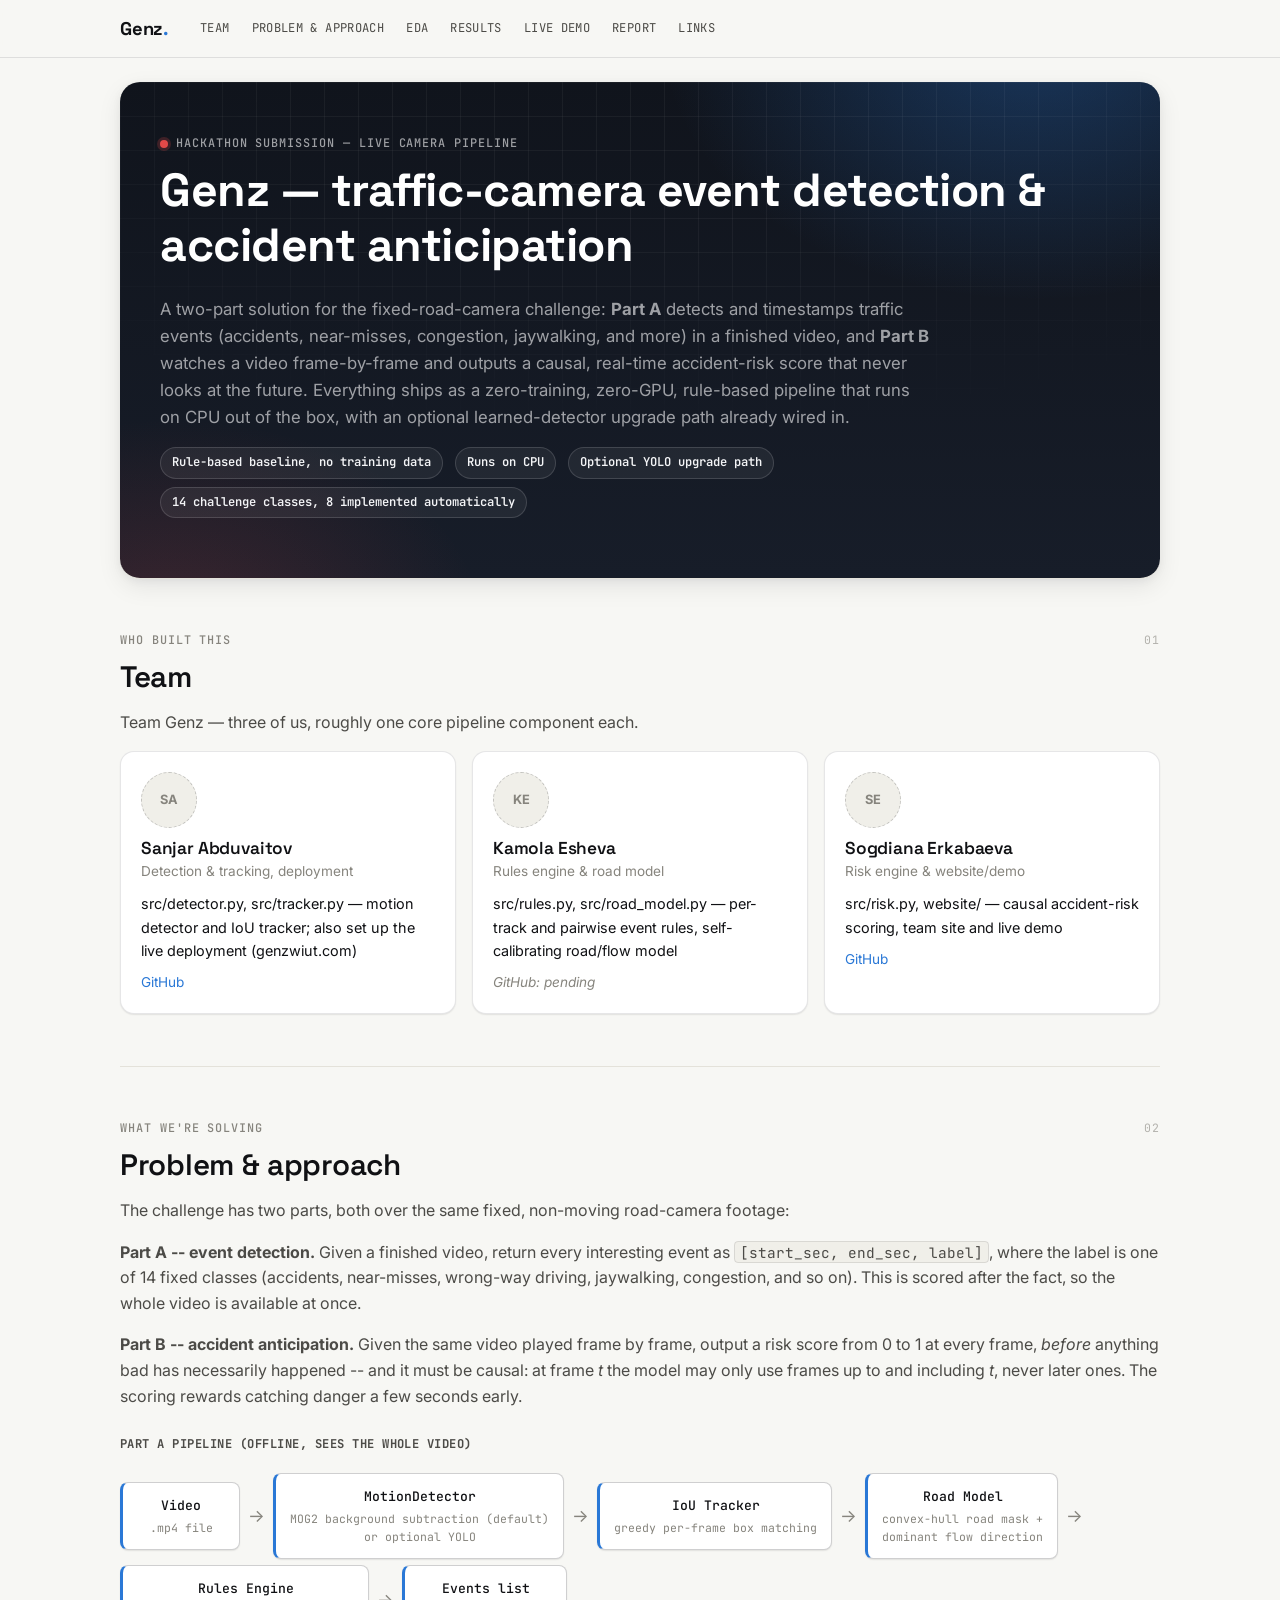
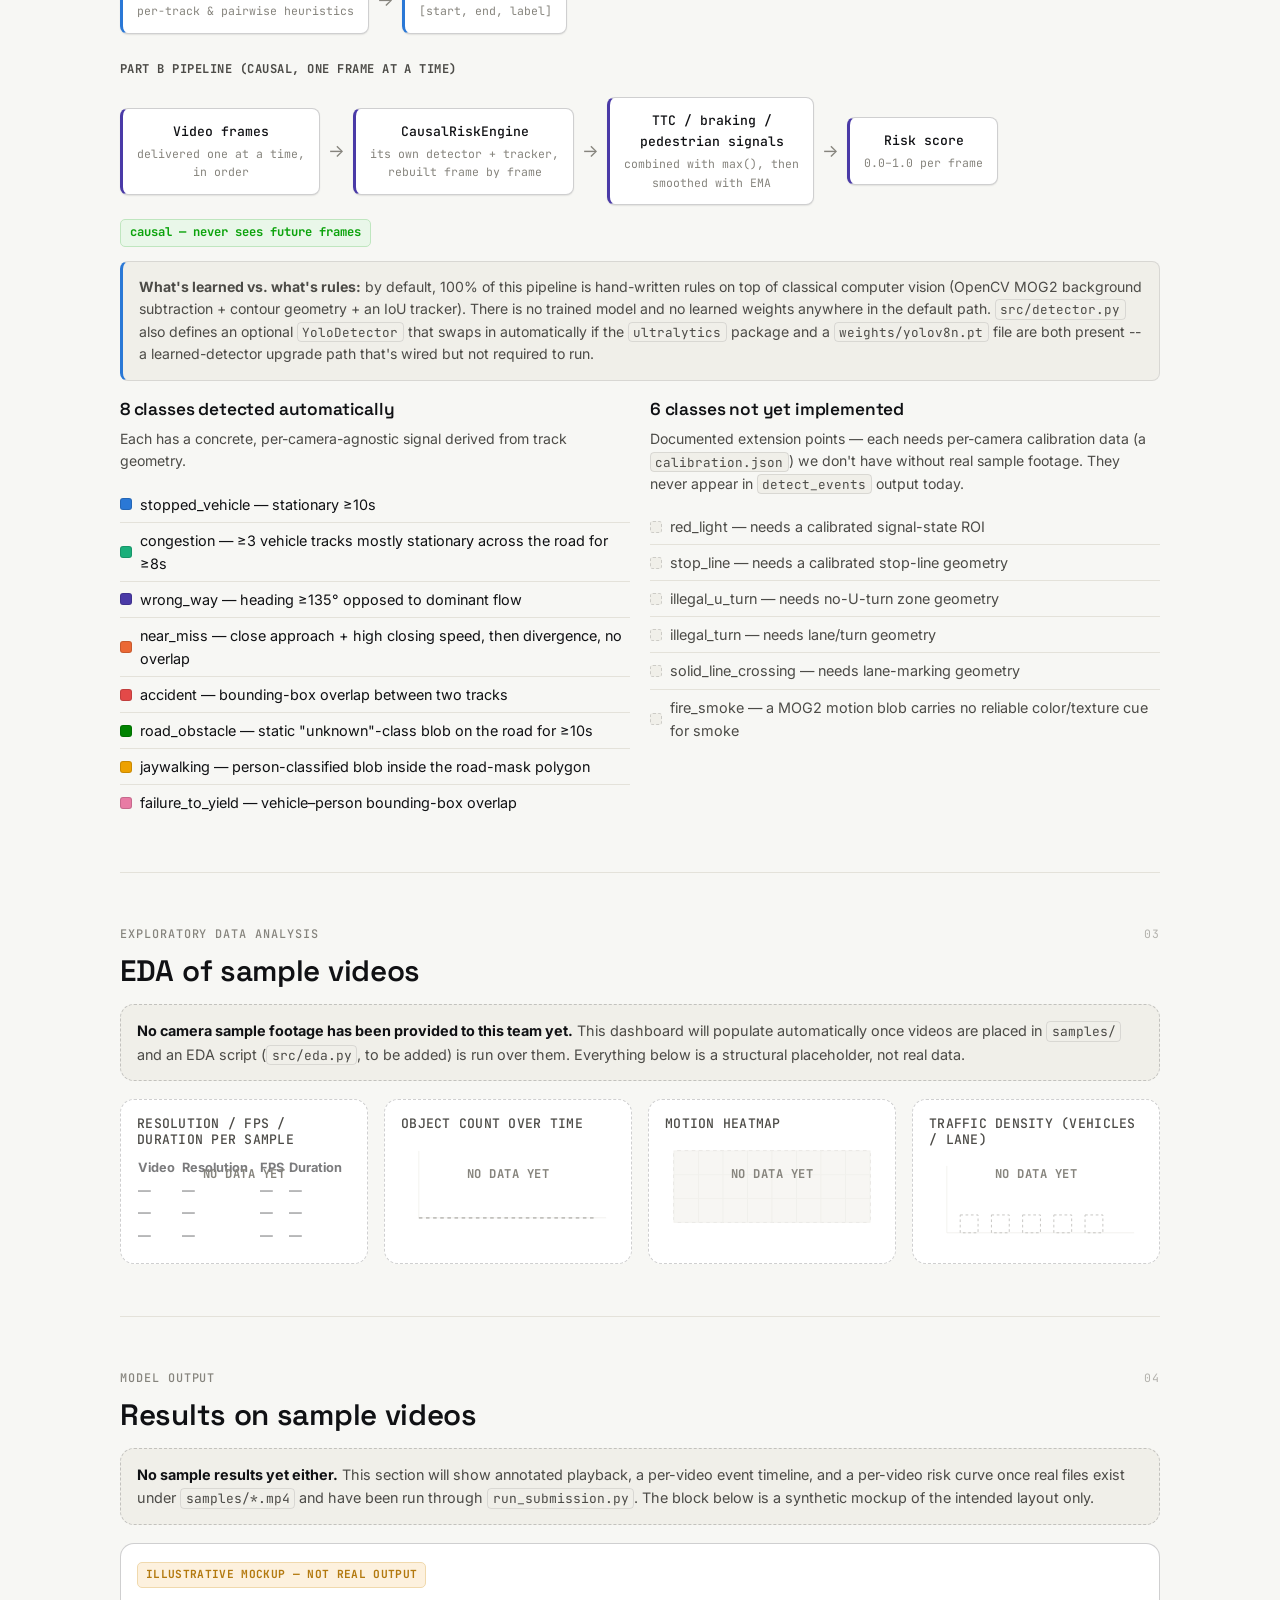
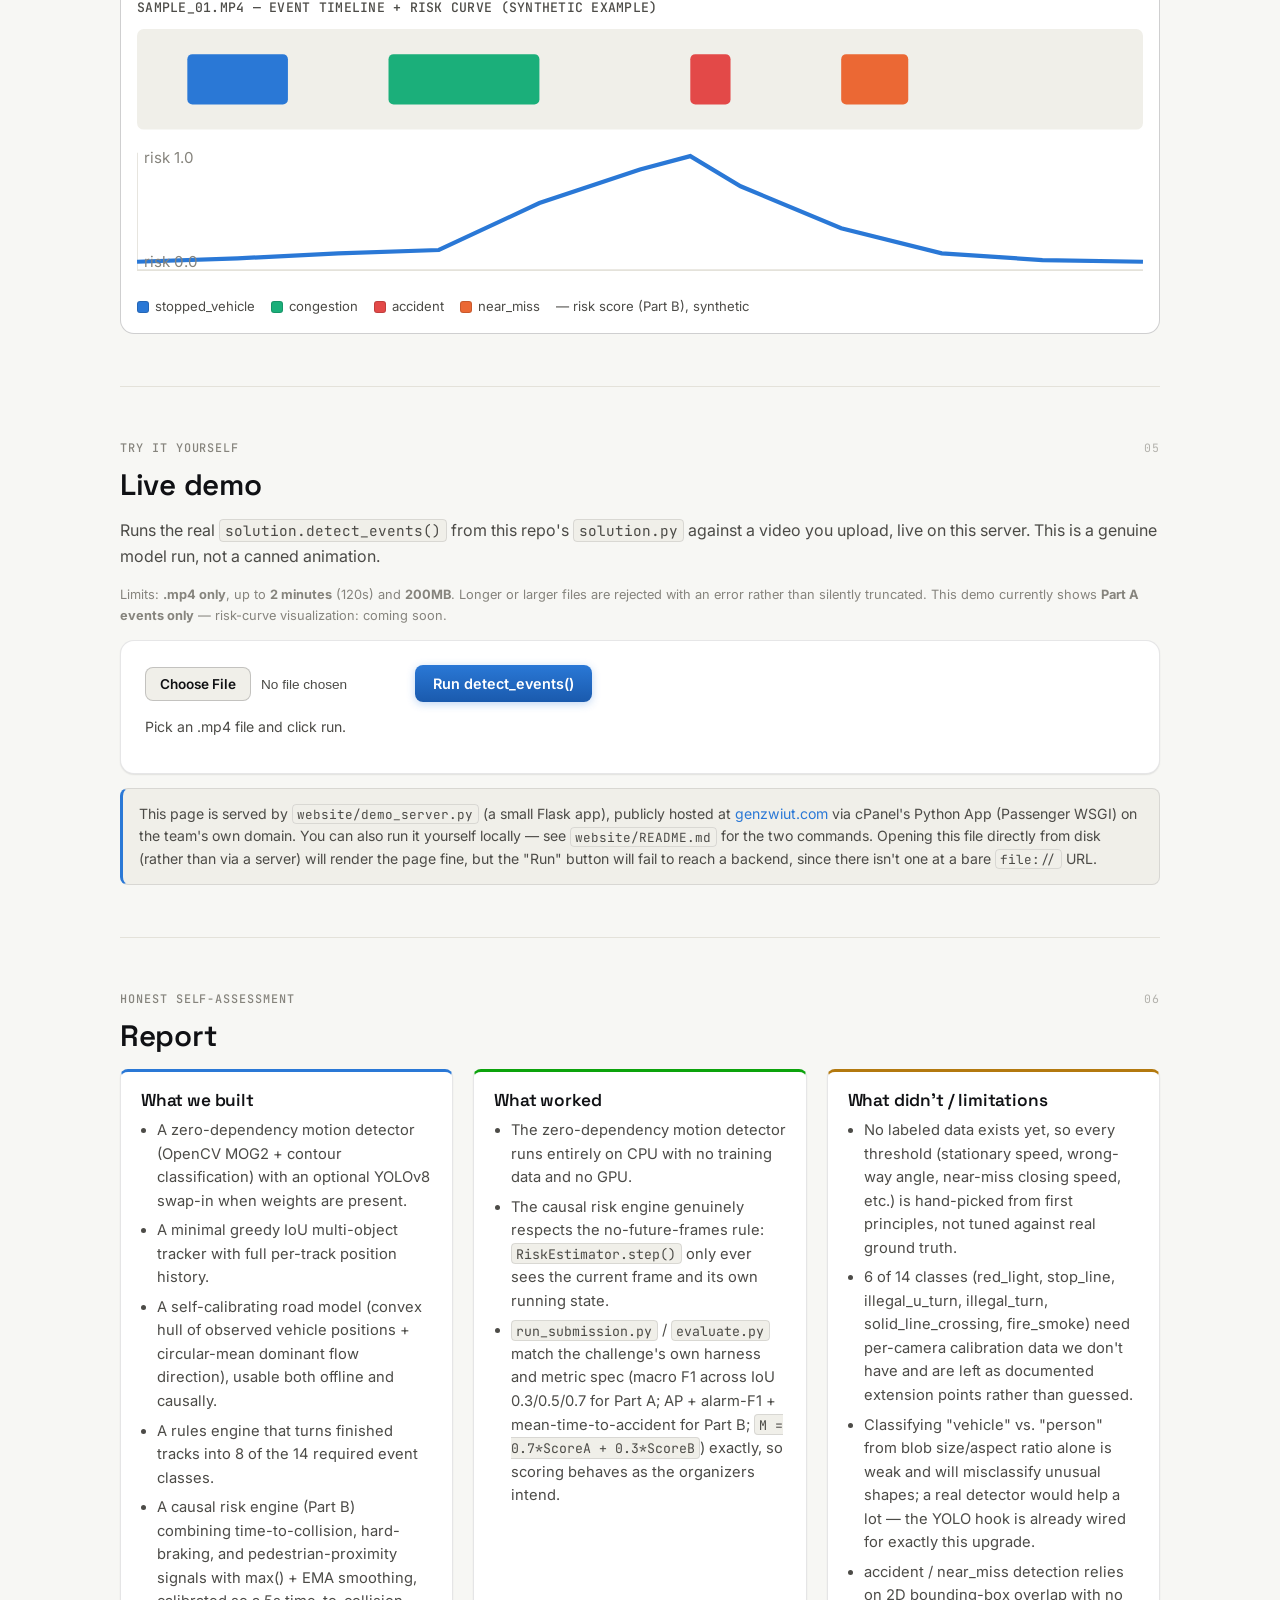
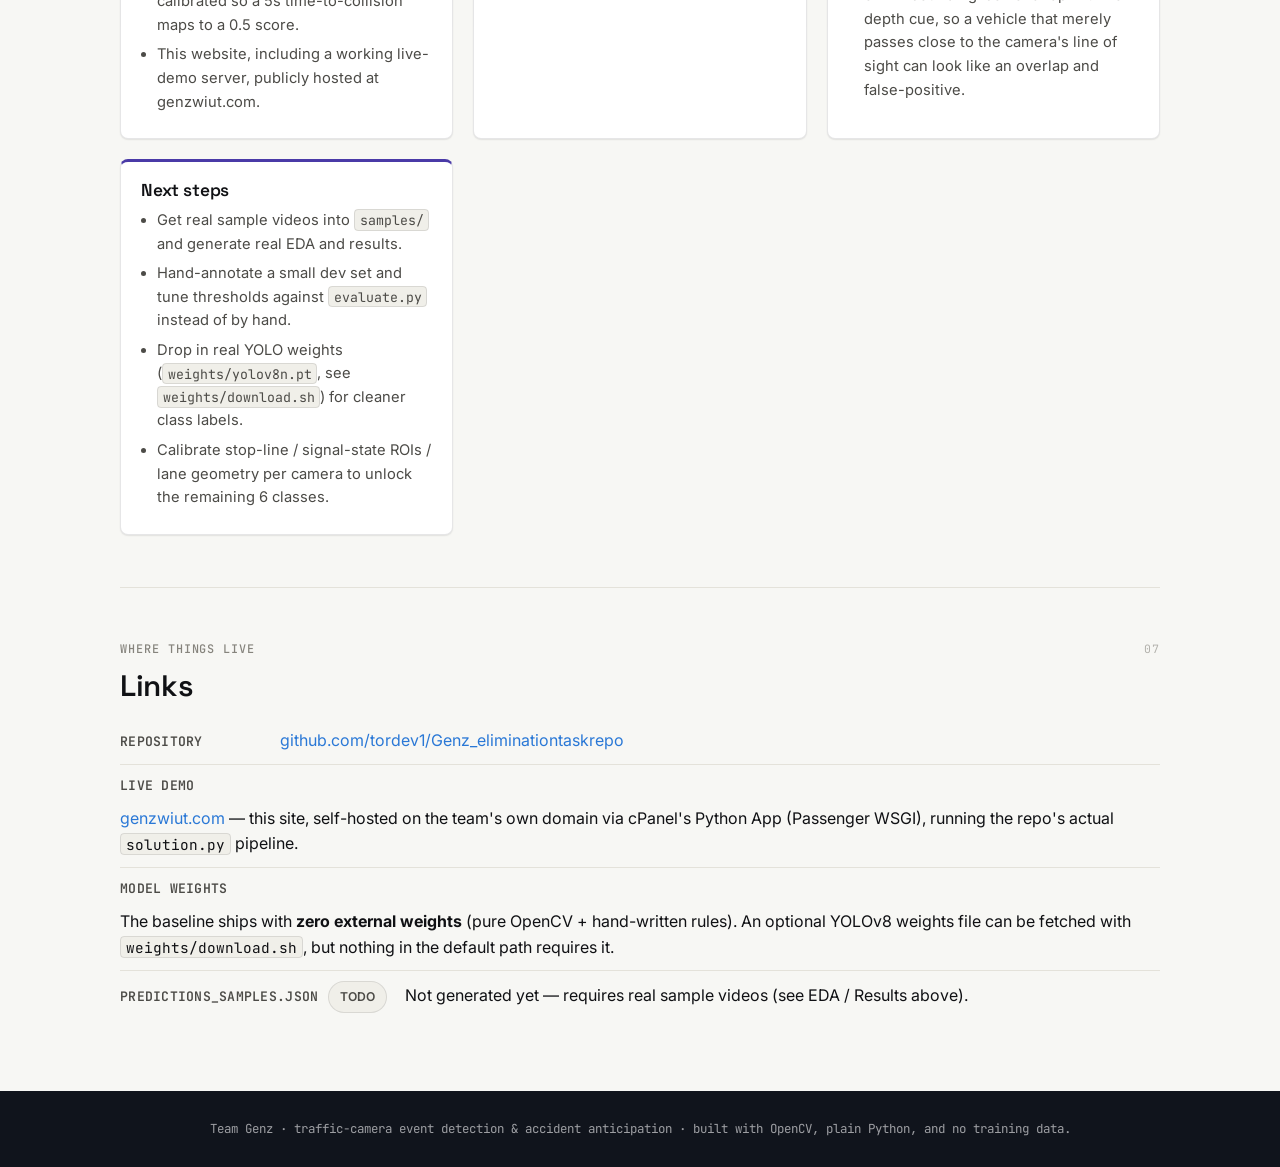
==== commit d6af98b6: "Fill in real team info Sanjar Abduvaitov, Kamola Esheva, Sogdiana Erkabaeva. GitHub links added wher" ====
--- a/website/index.html
+++ b/website/index.html
@@ -55,50 +55,37 @@
     <div class="section-kicker">Who built this</div>
     <h2>Team</h2>
     <p>
-      Team member details below are placeholders &mdash; real names, roles, and
-      profile links go here before submission.
-    </p>
-
-    <!-- TODO: fill in real team member info (name, role, contribution, links) -->
+      Team Genz &mdash; three of us, roughly one core pipeline component each.
+    </p>
+
     <div class="card-grid">
       <div class="card">
-        <div class="avatar">M1</div>
-        <span class="todo-badge">TODO</span>
-        <h3>[Member 1 Name]</h3>
-        <div class="role">[Role, e.g. Detection &amp; tracking]</div>
-        <div class="did">[What they built: e.g. src/detector.py, src/tracker.py]</div>
+        <div class="avatar">SA</div>
+        <h3>Sanjar Abduvaitov</h3>
+        <div class="role">Detection &amp; tracking, deployment</div>
+        <div class="did">src/detector.py, src/tracker.py &mdash; motion detector and IoU tracker; also set up the live deployment (genzwiut.com)</div>
         <div class="linkrow">
-          <span class="placeholder">[GitHub link]</span>
-          <span class="placeholder">[LinkedIn link]</span>
-          <span class="placeholder">[Portfolio link]</span>
+          <a href="https://github.com/tordev1">GitHub</a>
         </div>
       </div>
 
-      <!-- TODO: fill in real team member info (name, role, contribution, links) -->
       <div class="card">
-        <div class="avatar">M2</div>
-        <span class="todo-badge">TODO</span>
-        <h3>[Member 2 Name]</h3>
-        <div class="role">[Role, e.g. Rules engine &amp; road model]</div>
-        <div class="did">[What they built: e.g. src/rules.py, src/road_model.py]</div>
+        <div class="avatar">KE</div>
+        <h3>Kamola Esheva</h3>
+        <div class="role">Rules engine &amp; road model</div>
+        <div class="did">src/rules.py, src/road_model.py &mdash; per-track and pairwise event rules, self-calibrating road/flow model</div>
         <div class="linkrow">
-          <span class="placeholder">[GitHub link]</span>
-          <span class="placeholder">[LinkedIn link]</span>
-          <span class="placeholder">[Portfolio link]</span>
+          <span class="placeholder">GitHub: pending</span>
         </div>
       </div>
 
-      <!-- TODO: fill in real team member info (name, role, contribution, links) -->
       <div class="card">
-        <div class="avatar">M3</div>
-        <span class="todo-badge">TODO</span>
-        <h3>[Member 3 Name]</h3>
-        <div class="role">[Role, e.g. Risk engine &amp; website/demo]</div>
-        <div class="did">[What they built: e.g. src/risk.py, website/]</div>
+        <div class="avatar">SE</div>
+        <h3>Sogdiana Erkabaeva</h3>
+        <div class="role">Risk engine &amp; website/demo</div>
+        <div class="did">src/risk.py, website/ &mdash; causal accident-risk scoring, team site and live demo</div>
         <div class="linkrow">
-          <span class="placeholder">[GitHub link]</span>
-          <span class="placeholder">[LinkedIn link]</span>
-          <span class="placeholder">[Portfolio link]</span>
+          <a href="https://github.com/Sogd14ana">GitHub</a>
         </div>
       </div>
     </div>
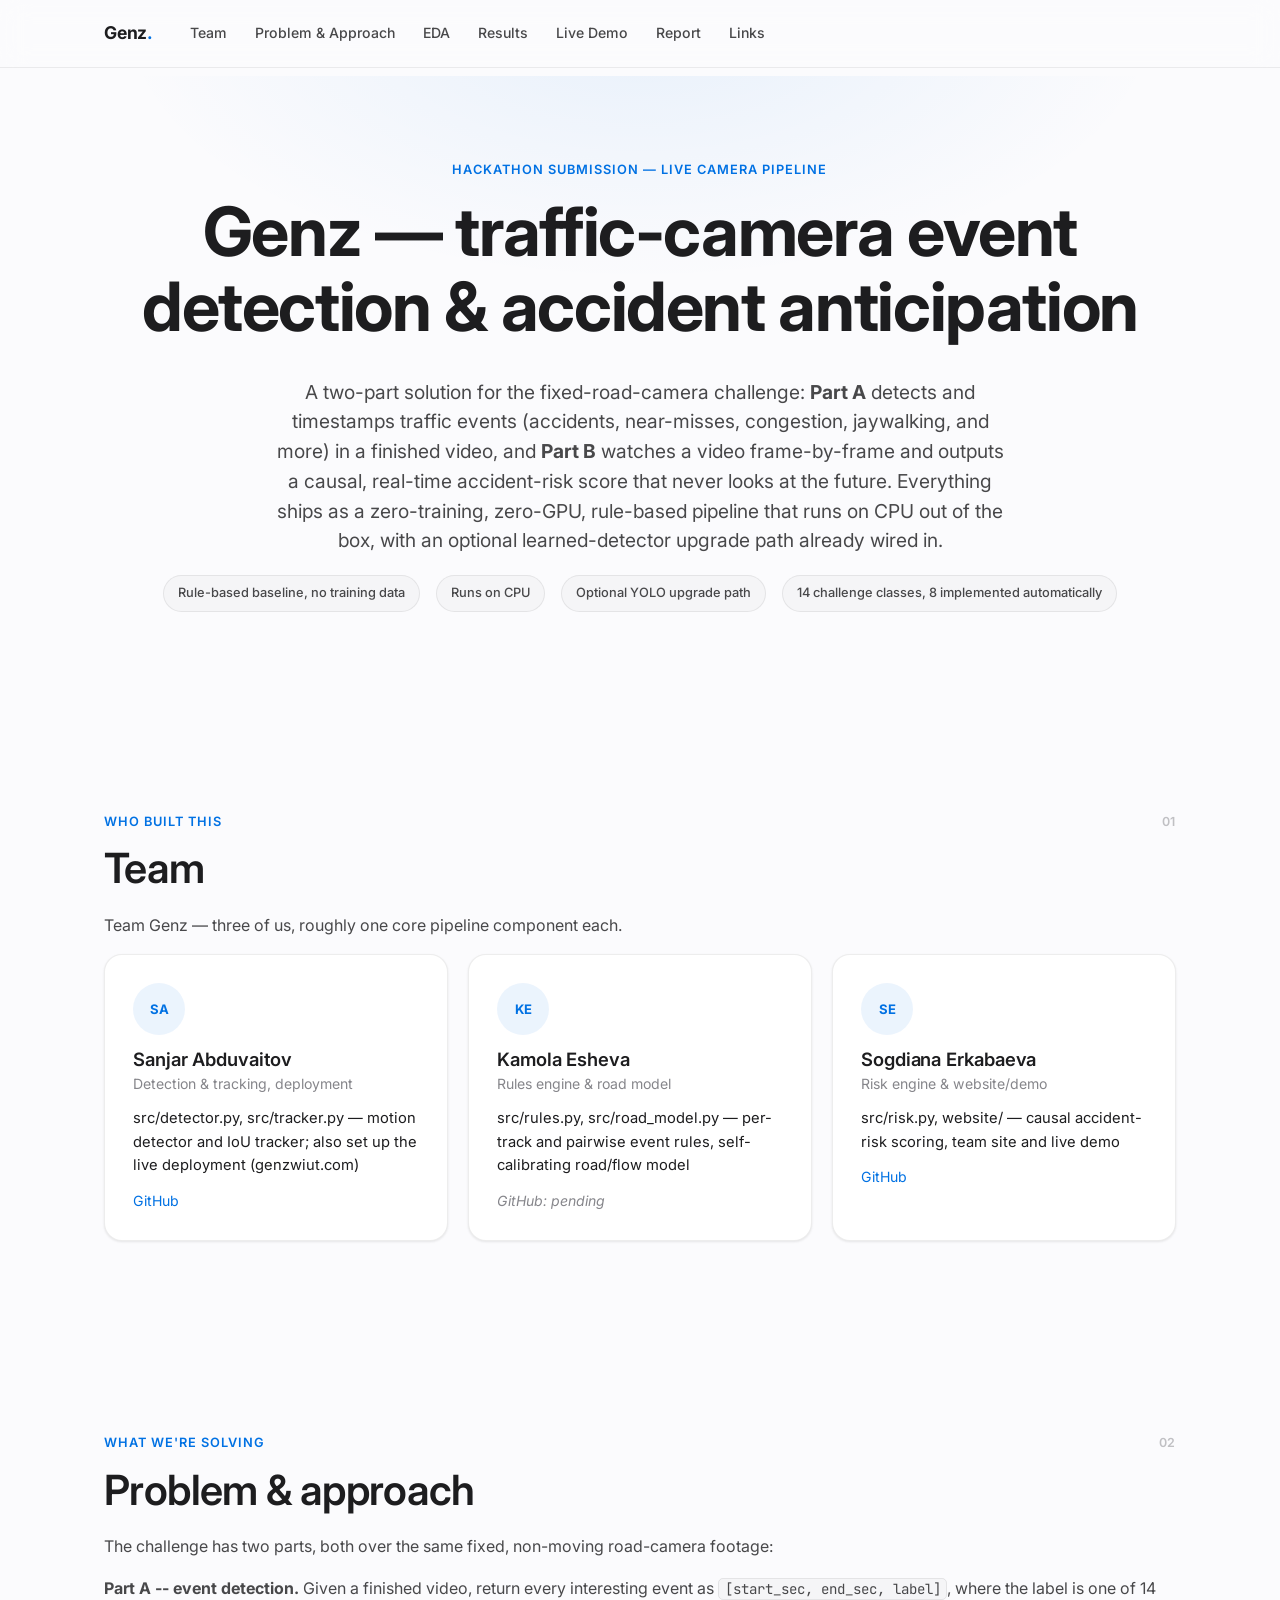
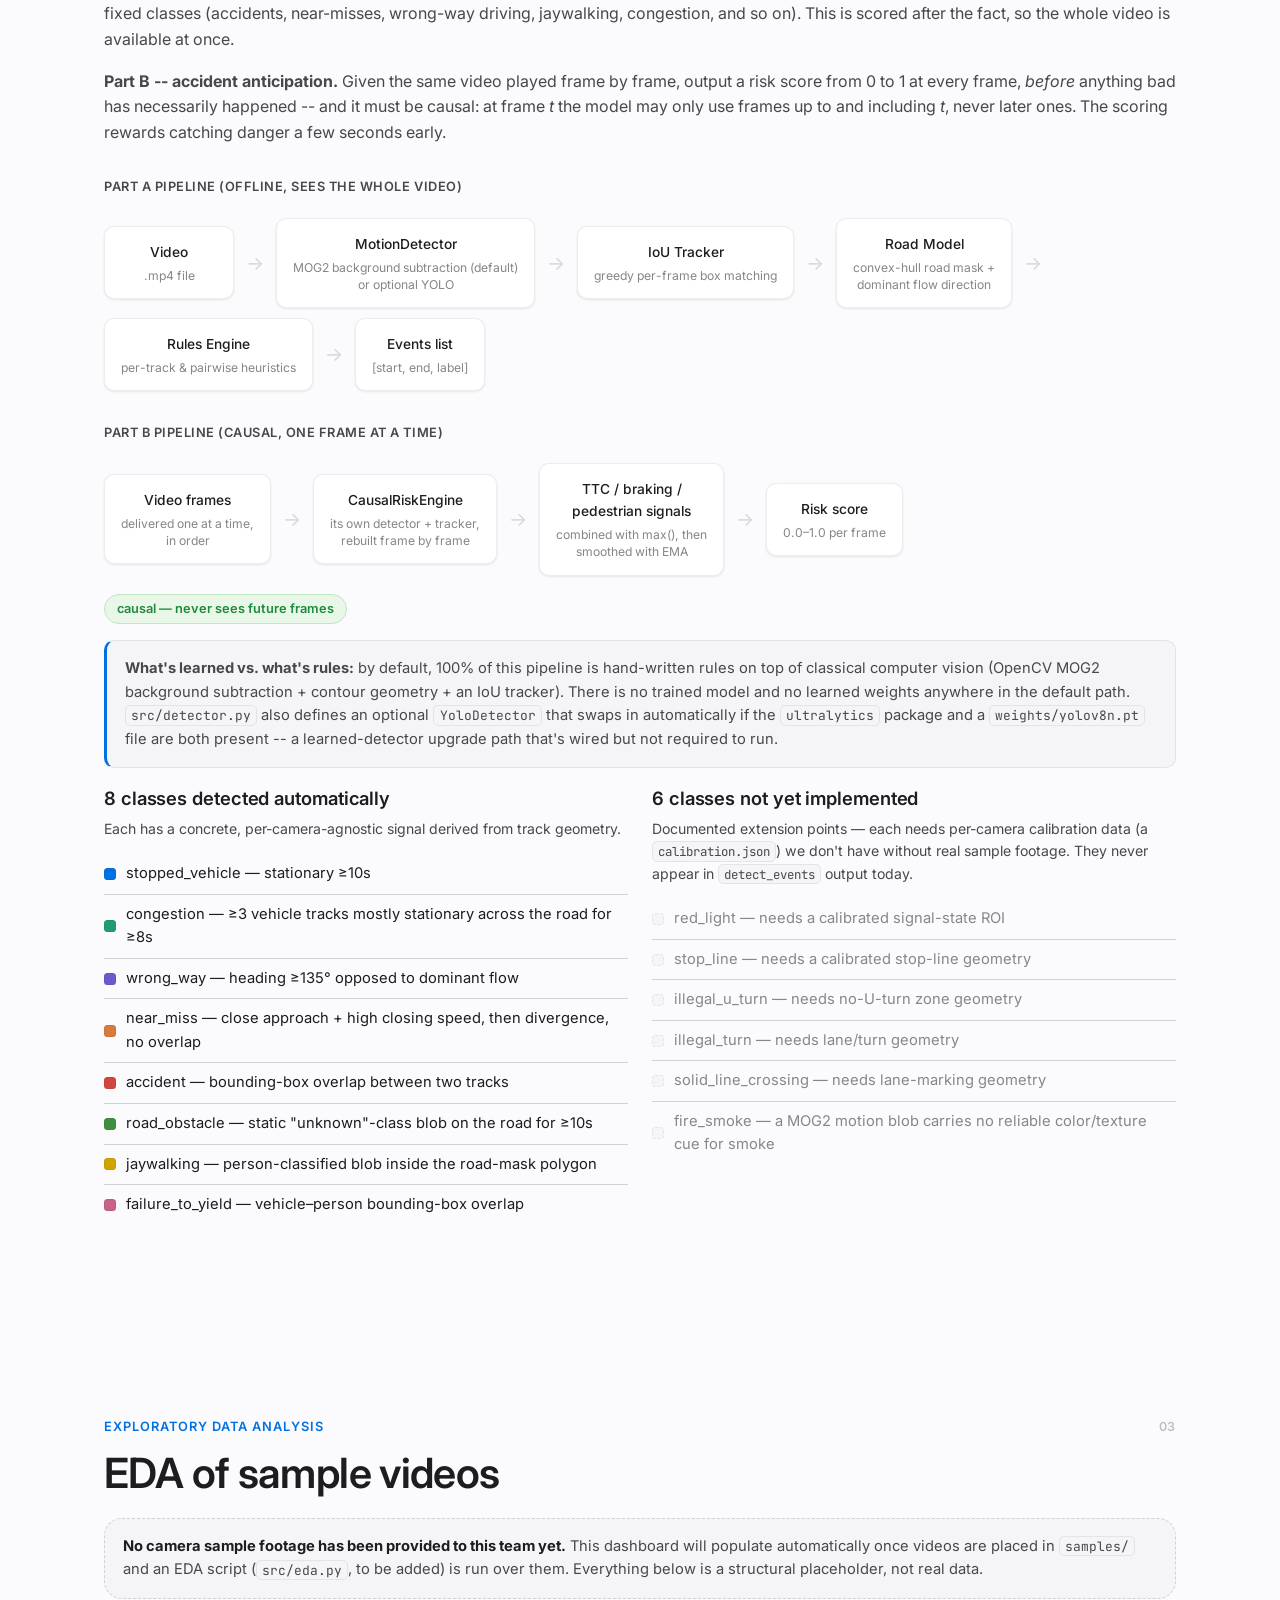
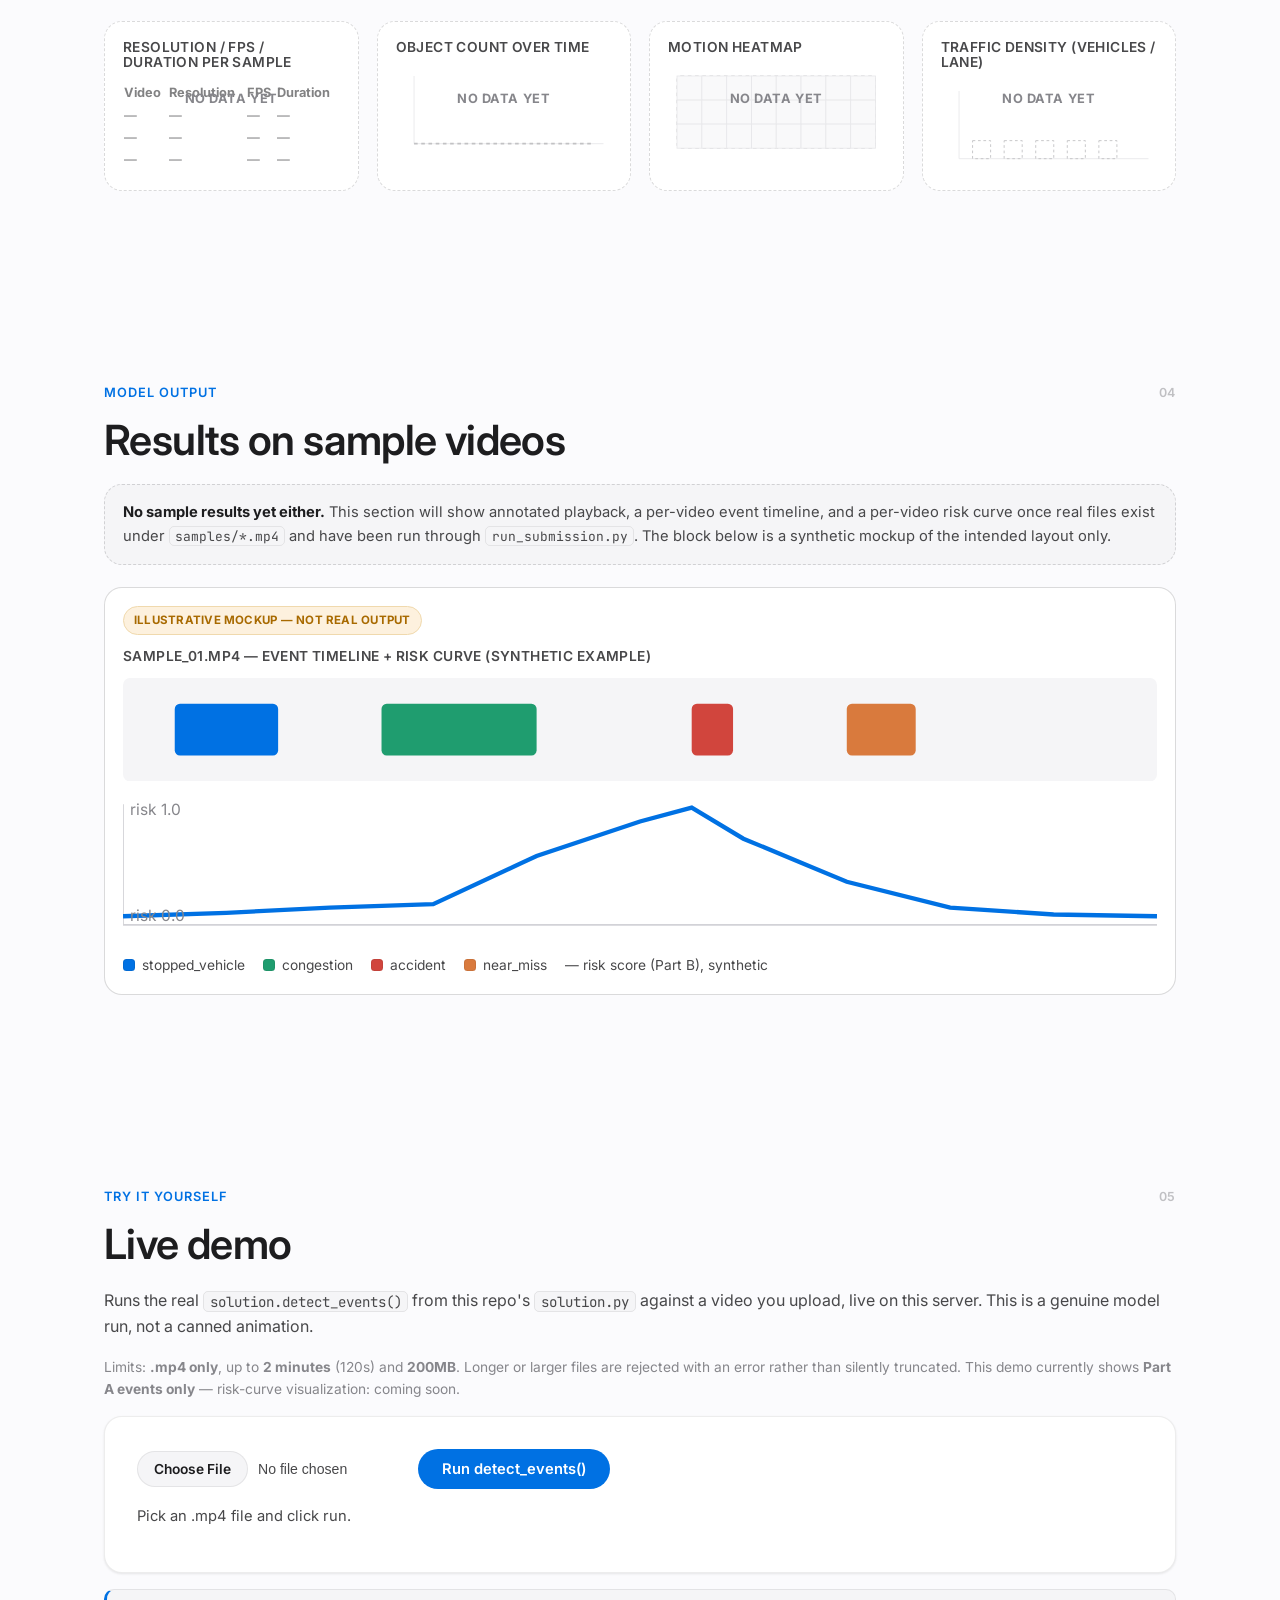
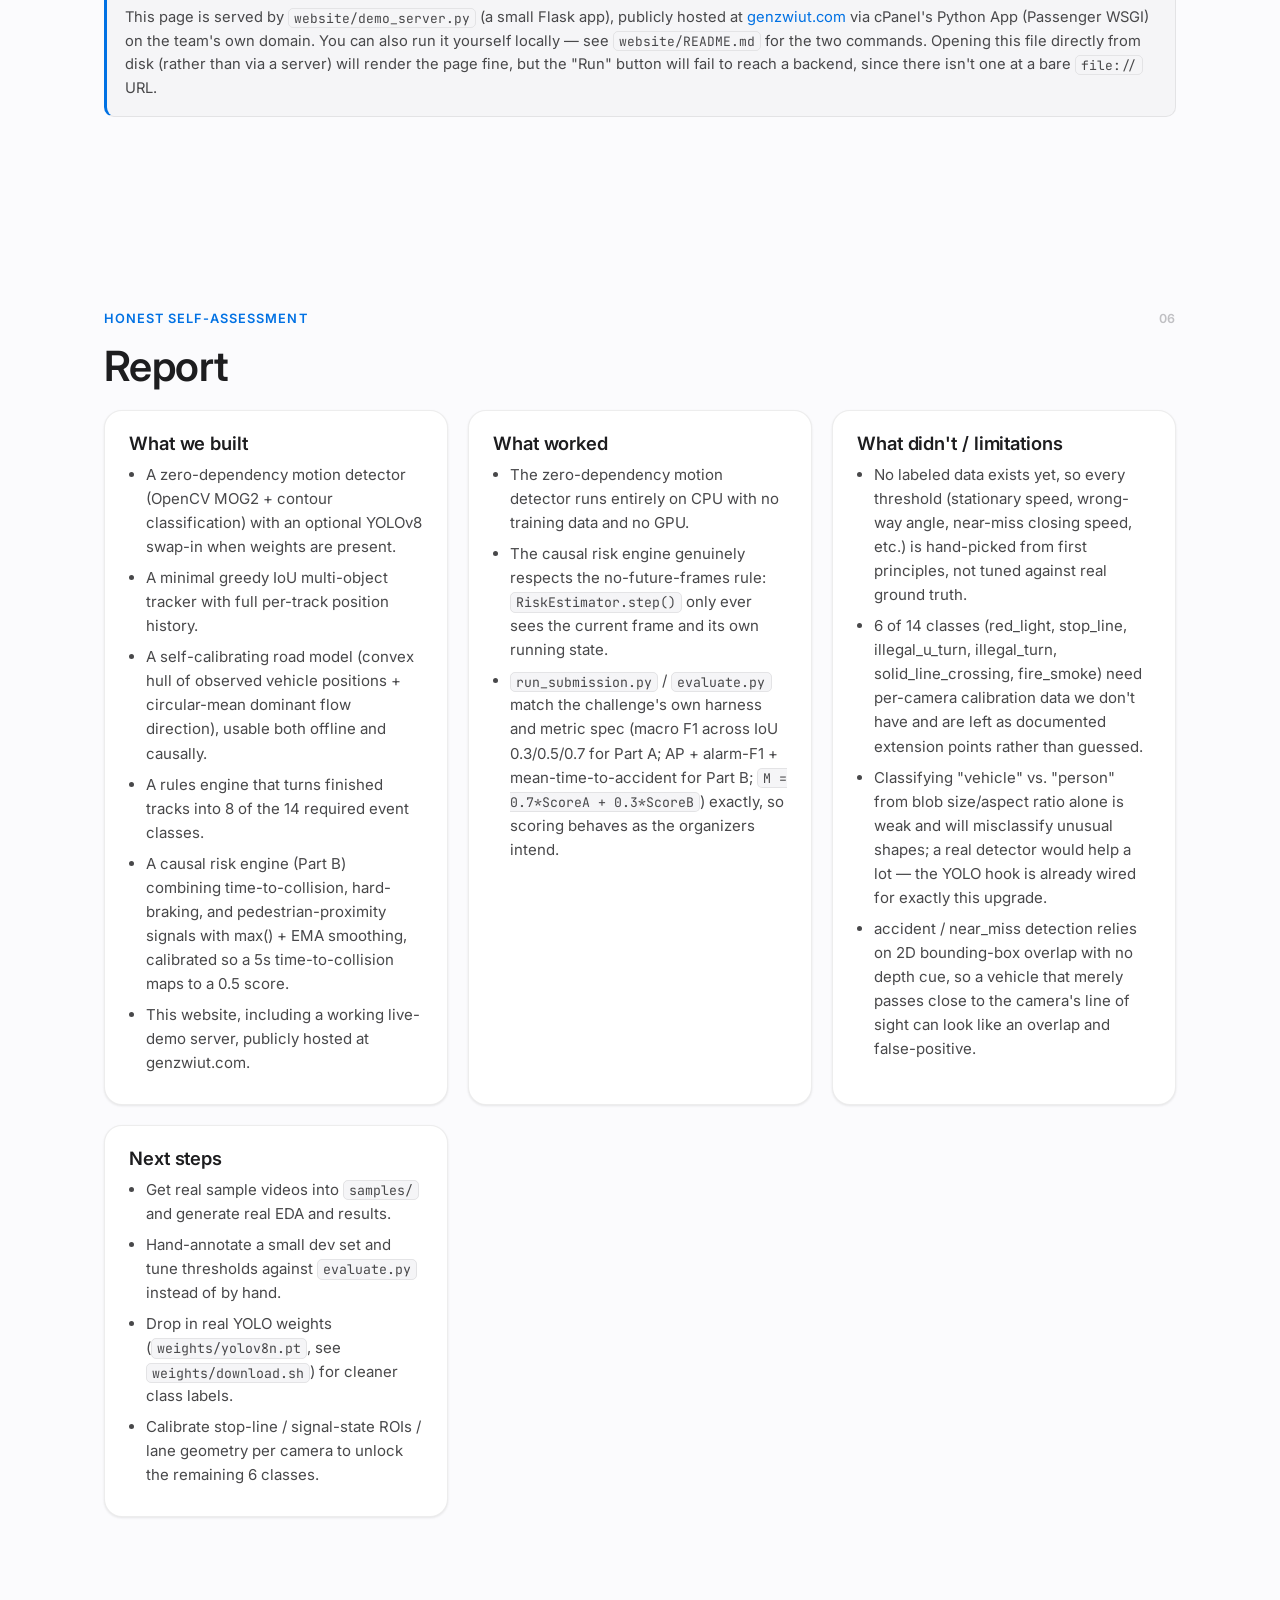
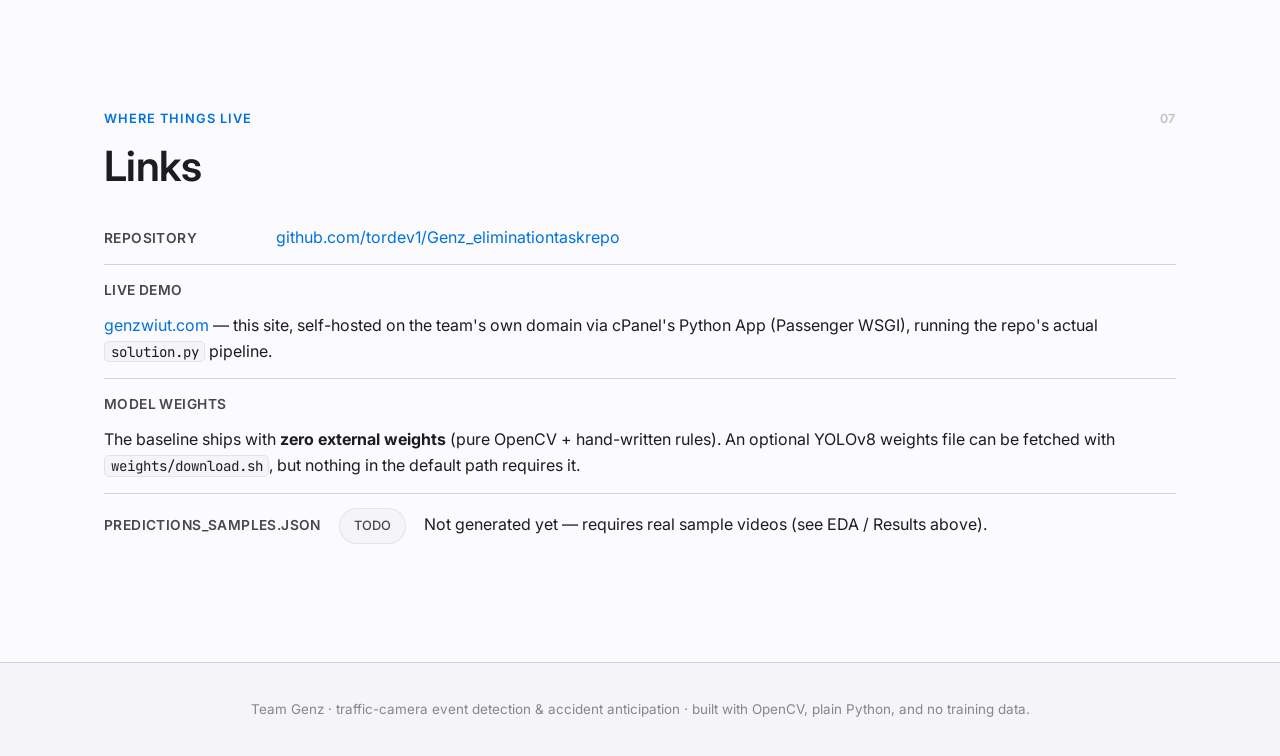
==== commit 4b74b2fa: "Redesign site in an Apple.com-style aesthetic Replace the dark HUD-dashboard look with a light, near" ====
--- a/website/index.html
+++ b/website/index.html
@@ -5,10 +5,10 @@
 <meta name="viewport" content="width=device-width, initial-scale=1" />
 <title>Genz -- Traffic Camera Event Detection &amp; Accident Anticipation</title>
 <meta name="description" content="Team Genz hackathon submission: rule-based traffic event detection (Part A) and causal accident-risk anticipation (Part B) over fixed road-camera footage." />
-<link rel="icon" href="data:image/svg+xml,%3Csvg xmlns='http://www.w3.org/2000/svg' viewBox='0 0 32 32'%3E%3Crect width='32' height='32' rx='7' fill='%230f1319'/%3E%3Ccircle cx='16' cy='16' r='9' fill='none' stroke='%232a78d6' stroke-width='2.5'/%3E%3Ccircle cx='16' cy='16' r='3.4' fill='%23e34948'/%3E%3C/svg%3E" />
+<link rel="icon" href="data:image/svg+xml,%3Csvg xmlns='http://www.w3.org/2000/svg' viewBox='0 0 32 32'%3E%3Crect width='32' height='32' rx='8' fill='%23ffffff'/%3E%3Ccircle cx='16' cy='16' r='9' fill='none' stroke='%230071e3' stroke-width='2.5'/%3E%3Ccircle cx='16' cy='16' r='3.2' fill='%230071e3'/%3E%3C/svg%3E" />
 <link rel="preconnect" href="https://fonts.googleapis.com" />
 <link rel="preconnect" href="https://fonts.gstatic.com" crossorigin />
-<link href="https://fonts.googleapis.com/css2?family=Space+Grotesk:wght@500;600;700&amp;family=Inter:wght@400;500;600;700&amp;family=JetBrains+Mono:wght@400;500;700&amp;display=swap" rel="stylesheet" />
+<link href="https://fonts.googleapis.com/css2?family=Inter:wght@400;500;600;700;800&amp;family=JetBrains+Mono:wght@400;500;700&amp;display=swap" rel="stylesheet" />
 <link rel="stylesheet" href="assets/style.css" />
 </head>
 <body>
@@ -32,8 +32,7 @@
 
   <!-- ============================================================ -->
   <section class="hero" id="top">
-    <div class="hero-glow" aria-hidden="true"></div>
-    <div class="section-kicker hero-kicker"><span class="rec-dot" aria-hidden="true"></span>Hackathon submission &mdash; live camera pipeline</div>
+    <div class="section-kicker hero-kicker">Hackathon submission &mdash; live camera pipeline</div>
     <h1>Genz &mdash; traffic-camera event detection &amp; accident anticipation</h1>
     <p class="lede">
       A two-part solution for the fixed-road-camera challenge: <strong>Part A</strong>
@@ -44,10 +43,12 @@
       zero-GPU, rule-based pipeline that runs on CPU out of the box, with an
       optional learned-detector upgrade path already wired in.
     </p>
-    <span class="pill">Rule-based baseline, no training data</span>
-    <span class="pill">Runs on CPU</span>
-    <span class="pill">Optional YOLO upgrade path</span>
-    <span class="pill">14 challenge classes, 8 implemented automatically</span>
+    <div class="hero-pills">
+      <span class="pill">Rule-based baseline, no training data</span>
+      <span class="pill">Runs on CPU</span>
+      <span class="pill">Optional YOLO upgrade path</span>
+      <span class="pill">14 challenge classes, 8 implemented automatically</span>
+    </div>
   </section>
 
   <!-- ============================================================ -->
--- a/website/assets/style.css
+++ b/website/assets/style.css
@@ -1,6 +1,11 @@
 /* Team Genz -- hackathon submission website
    Plain CSS, no build step, no framework. Mobile-first, flex/grid layout
    that wraps instead of relying on fixed widths (rubric: "works on a phone").
+
+   Visual language: Apple.com-style -- near-white/near-black neutrals, one
+   restrained accent blue, large confident type, generous whitespace, soft
+   shadows, gentle rounded corners, quiet transitions. Light by default with
+   a matching prefers-color-scheme: dark variant below.
 
    Color roles are defined once here as custom properties and reused by
    assets/demo.js (it reads --ev-<label> at runtime) and by the static SVG
@@ -12,57 +17,110 @@
 :root {
   color-scheme: light;
 
-  /* type */
-  --font-display: "Space Grotesk", "Segoe UI", system-ui, sans-serif;
-  --font-body: "Inter", "Segoe UI", system-ui, sans-serif;
+  /* type -- Inter stands in for SF Pro across display + body; JetBrains
+     Mono is kept only for literal <code> snippets, not UI chrome. */
+  --font-display: "Inter", -apple-system, BlinkMacSystemFont, "Segoe UI", system-ui, sans-serif;
+  --font-body: "Inter", -apple-system, BlinkMacSystemFont, "Segoe UI", system-ui, sans-serif;
   --font-mono: "JetBrains Mono", "SFMono-Regular", Consolas, monospace;
 
   /* chrome & ink */
-  --page: #f7f7f4;
+  --page: #fbfbfd;
   --surface: #ffffff;
-  --surface-2: #f0efe9;
-  --ink: #101114;
-  --ink-2: #4c4b47;
-  --ink-muted: #86847d;
-  --gridline: #e4e2da;
-  --border: rgba(16, 17, 20, 0.1);
-  --border-strong: rgba(16, 17, 20, 0.2);
-  --accent: #2a78d6;
-  --accent-2: #1a5aad;
+  --surface-2: #f5f5f7;
+  --ink: #1d1d1f;
+  --ink-2: #48484a;
+  --ink-muted: #86868b;
+  --gridline: #d2d2d7;
+  --border: rgba(29, 29, 31, 0.08);
+  --border-strong: rgba(29, 29, 31, 0.16);
+
+  /* the one accent -- Apple's own system blue, understated and on-brand
+     for a traffic/CV context too */
+  --accent: #0071e3;
+  --accent-hover: #0077ed;
+  --accent-active: #0068d1;
   --accent-ink: #ffffff;
-
-  /* dark HUD panel (hero / footer) */
-  --panel-dark: #10141c;
-  --panel-dark-2: #171d29;
-  --panel-line: rgba(255, 255, 255, 0.08);
-  --panel-ink: #f3f4f6;
-  --panel-ink-muted: rgba(243, 244, 246, 0.62);
-
-  /* status (fixed, never reused for series) */
-  --status-good: #0ca30c;
-  --status-warning: #b3790f;
-  --status-serious: #ec835a;
-  --status-critical: #d03b3b;
-
-  /* categorical event-class palette, fixed order, never cycled */
-  --ev-stopped_vehicle: #2a78d6;   /* blue */
-  --ev-near_miss: #eb6834;        /* orange */
-  --ev-congestion: #1baf7a;       /* aqua */
-  --ev-jaywalking: #eda100;       /* yellow */
-  --ev-failure_to_yield: #e87ba4; /* magenta */
-  --ev-road_obstacle: #008300;    /* green */
-  --ev-wrong_way: #4a3aa7;        /* violet */
-  --ev-accident: #e34948;         /* red */
-
-  --radius: 14px;
-  --radius-sm: 8px;
-  --maxw: 1080px;
-  --shadow-sm: 0 1px 2px rgba(16, 17, 20, 0.05), 0 1px 1px rgba(16, 17, 20, 0.04);
-  --shadow-md: 0 8px 24px rgba(16, 17, 20, 0.08), 0 2px 8px rgba(16, 17, 20, 0.05);
-  --shadow-lift: 0 14px 32px rgba(16, 17, 20, 0.12), 0 4px 10px rgba(16, 17, 20, 0.06);
+  --accent-tint: rgba(0, 113, 227, 0.08);
+
+  /* semantic status tints (never reused for categorical series) */
+  --status-good: #1f8a3d;
+  --status-warning: #a86a00;
+  --status-serious: #c1562c;
+  --status-critical: #c22b2b;
+  --tint-warning-bg: #fdf1de;
+  --tint-warning-border: #f0d9ad;
+  --tint-good-bg: #e9f7e9;
+  --tint-good-border: #bfe6bf;
+
+  /* categorical event-class palette, fixed order, never cycled --
+     softened slightly from a HUD-saturated set to sit quietly on a light,
+     premium page while staying distinguishable */
+  --ev-stopped_vehicle: #0071e3;   /* blue */
+  --ev-near_miss: #d97a3d;         /* orange */
+  --ev-congestion: #1f9d6f;        /* teal-green */
+  --ev-jaywalking: #d1a300;        /* amber */
+  --ev-failure_to_yield: #c8628a;  /* rose */
+  --ev-road_obstacle: #3f8f3f;     /* green */
+  --ev-wrong_way: #6a5acd;         /* violet */
+  --ev-accident: #d1453d;          /* red */
+
+  --radius: 18px;
+  --radius-sm: 10px;
+  --radius-lg: 26px;
+  --maxw: 1120px;
+  --ease: cubic-bezier(0.4, 0, 0.2, 1);
+  --shadow-sm: 0 1px 3px rgba(29, 29, 31, 0.06), 0 1px 2px rgba(29, 29, 31, 0.04);
+  --shadow-md: 0 8px 24px rgba(29, 29, 31, 0.07), 0 2px 6px rgba(29, 29, 31, 0.04);
+  --shadow-lift: 0 16px 40px rgba(29, 29, 31, 0.10), 0 4px 12px rgba(29, 29, 31, 0.05);
+}
+
+@media (prefers-color-scheme: dark) {
+  :root {
+    color-scheme: dark;
+
+    --page: #000000;
+    --surface: #1c1c1e;
+    --surface-2: #161618;
+    --ink: #f5f5f7;
+    --ink-2: #c7c7cc;
+    --ink-muted: #98989d;
+    --gridline: rgba(255, 255, 255, 0.14);
+    --border: rgba(255, 255, 255, 0.13);
+    --border-strong: rgba(255, 255, 255, 0.24);
+
+    --accent: #2997ff;
+    --accent-hover: #52aaff;
+    --accent-active: #0a84ff;
+    --accent-ink: #ffffff;
+    --accent-tint: rgba(41, 151, 255, 0.14);
+
+    --status-good: #32d74b;
+    --status-warning: #ffb340;
+    --status-serious: #ff9f0a;
+    --status-critical: #ff6961;
+    --tint-warning-bg: rgba(255, 179, 64, 0.14);
+    --tint-warning-border: rgba(255, 179, 64, 0.32);
+    --tint-good-bg: rgba(50, 215, 75, 0.14);
+    --tint-good-border: rgba(50, 215, 75, 0.32);
+
+    --ev-stopped_vehicle: #409cff;
+    --ev-near_miss: #ff9f5e;
+    --ev-congestion: #30d18a;
+    --ev-jaywalking: #ffd60a;
+    --ev-failure_to_yield: #ff8fb8;
+    --ev-road_obstacle: #5fd35f;
+    --ev-wrong_way: #9d8cff;
+    --ev-accident: #ff6961;
+
+    --shadow-sm: 0 1px 3px rgba(0, 0, 0, 0.5), 0 1px 2px rgba(0, 0, 0, 0.4);
+    --shadow-md: 0 8px 24px rgba(0, 0, 0, 0.45), 0 2px 6px rgba(0, 0, 0, 0.3);
+    --shadow-lift: 0 16px 40px rgba(0, 0, 0, 0.5), 0 4px 12px rgba(0, 0, 0, 0.35);
+  }
 }
 
 * { box-sizing: border-box; }
+
+html { scroll-behavior: smooth; }
 
 html, body {
   margin: 0;
@@ -77,35 +135,41 @@
 
 body { overflow-x: hidden; }
 
-a { color: var(--accent); text-decoration: none; }
-a:hover, a:focus-visible { text-decoration: underline; }
+a { color: var(--accent); text-decoration: none; transition: color 0.2s var(--ease); }
+a:hover { text-decoration: underline; }
+a:focus-visible, button:focus-visible, input:focus-visible {
+  outline: 2px solid var(--accent);
+  outline-offset: 2px;
+}
 
 img, svg { max-width: 100%; display: block; }
 
 h1, h2, h3, h4 {
   font-family: var(--font-display);
-  line-height: 1.18;
-  letter-spacing: -0.01em;
+  line-height: 1.1;
+  letter-spacing: -0.015em;
   margin: 0 0 0.5em;
   font-weight: 600;
-}
-h1 { font-size: clamp(1.9rem, 5.4vw, 2.9rem); font-weight: 700; }
-h2 { font-size: clamp(1.4rem, 4vw, 1.85rem); margin-top: 0; }
-h3 { font-size: 1.08rem; }
+  color: var(--ink);
+}
+h1 { font-size: clamp(2.1rem, 6.4vw, 4.25rem); font-weight: 700; letter-spacing: -0.02em; }
+h2 { font-size: clamp(1.75rem, 4.4vw, 2.6rem); margin-top: 0; }
+h3 { font-size: 1.15rem; letter-spacing: -0.005em; }
 p { margin: 0 0 1em; color: var(--ink-2); }
+p:last-child { margin-bottom: 0; }
 code {
   font-family: var(--font-mono);
-  font-size: 0.9em;
+  font-size: 0.88em;
   background: var(--surface-2);
   border: 1px solid var(--border);
-  border-radius: 4px;
-  padding: 0.05em 0.35em;
+  border-radius: 5px;
+  padding: 0.05em 0.4em;
 }
 
 .container {
   max-width: var(--maxw);
   margin: 0 auto;
-  padding: 0 20px;
+  padding: 0 24px;
 }
 
 ::selection { background: var(--accent); color: var(--accent-ink); }
@@ -115,18 +179,22 @@
   position: sticky;
   top: 0;
   z-index: 50;
-  background: rgba(247, 247, 244, 0.86);
-  backdrop-filter: saturate(1.2) blur(10px);
-  -webkit-backdrop-filter: saturate(1.2) blur(10px);
+  background: rgba(251, 251, 253, 0.78);
+  backdrop-filter: saturate(1.6) blur(14px);
+  -webkit-backdrop-filter: saturate(1.6) blur(14px);
   border-bottom: 1px solid var(--border);
 }
 
+@media (prefers-color-scheme: dark) {
+  header.site-nav { background: rgba(0, 0, 0, 0.72); }
+}
+
 .nav-inner {
   display: flex;
   align-items: center;
-  gap: 14px;
+  gap: 6px;
   flex-wrap: wrap;
-  padding: 12px 20px;
+  padding: 14px 24px;
   max-width: var(--maxw);
   margin: 0 auto;
 }
@@ -134,11 +202,11 @@
 .brand {
   font-family: var(--font-display);
   font-weight: 700;
-  font-size: 1.15rem;
+  font-size: 1.1rem;
   letter-spacing: -0.01em;
   color: var(--ink);
   white-space: nowrap;
-  margin-right: 8px;
+  margin-right: 18px;
 }
 
 .brand .dot { color: var(--accent); }
@@ -147,18 +215,16 @@
   display: flex;
   gap: 2px;
   flex-wrap: wrap;
-  font-family: var(--font-mono);
-  font-size: 0.76rem;
+  font-size: 0.88rem;
 }
 
 nav.links a {
   color: var(--ink-2);
-  padding: 7px 10px;
-  border-radius: var(--radius-sm);
+  padding: 8px 13px;
+  border-radius: 999px;
   white-space: nowrap;
-  text-transform: uppercase;
-  letter-spacing: 0.03em;
-  transition: background-color 0.15s ease, color 0.15s ease;
+  font-weight: 500;
+  transition: background-color 0.2s var(--ease), color 0.2s var(--ease);
 }
 
 nav.links a:hover, nav.links a:focus-visible {
@@ -171,24 +237,23 @@
 main.container { counter-reset: section-count; }
 
 section {
-  padding: 52px 0;
-  border-bottom: 1px solid var(--gridline);
+  padding: 96px 0;
   position: relative;
 }
 
-section:last-of-type { border-bottom: none; }
+section:last-of-type { padding-bottom: 88px; }
 
 section[id]:not(.hero)::before {
   counter-increment: section-count;
   content: "0" counter(section-count);
   position: absolute;
-  top: 52px;
+  top: 96px;
   right: 0;
-  font-family: var(--font-mono);
-  font-size: 0.72rem;
+  font-size: 0.78rem;
+  font-weight: 600;
   color: var(--ink-muted);
-  letter-spacing: 0.08em;
-  opacity: 0.6;
+  letter-spacing: 0.06em;
+  opacity: 0.5;
 }
 
 @media (max-width: 720px) {
@@ -196,13 +261,12 @@
 }
 
 .section-kicker {
-  font-family: var(--font-mono);
   text-transform: uppercase;
   letter-spacing: 0.08em;
-  font-size: 0.74rem;
-  font-weight: 500;
-  color: var(--ink-muted);
-  margin-bottom: 10px;
+  font-size: 0.8rem;
+  font-weight: 600;
+  color: var(--accent);
+  margin-bottom: 14px;
   display: flex;
   align-items: center;
   gap: 8px;
@@ -210,143 +274,107 @@
 
 /* ---------- hero ---------- */
 .hero {
-  margin-top: 24px;
-  padding: 52px 40px;
-  border-radius: calc(var(--radius) + 6px);
-  background:
-    radial-gradient(ellipse 60% 90% at 88% -10%, rgba(42, 120, 214, 0.35), transparent 60%),
-    radial-gradient(ellipse 50% 70% at 5% 110%, rgba(227, 73, 72, 0.18), transparent 60%),
-    linear-gradient(180deg, var(--panel-dark) 0%, var(--panel-dark-2) 100%);
-  color: var(--panel-ink);
-  box-shadow: var(--shadow-md);
-  overflow: hidden;
-  isolation: isolate;
-}
-
-.hero-glow {
-  position: absolute;
-  inset: 0;
-  z-index: -1;
-  background-image:
-    linear-gradient(var(--panel-line) 1px, transparent 1px),
-    linear-gradient(90deg, var(--panel-line) 1px, transparent 1px);
-  background-size: 34px 34px;
-  -webkit-mask-image: radial-gradient(ellipse 90% 80% at 50% 0%, #000 40%, transparent 90%);
-  mask-image: radial-gradient(ellipse 90% 80% at 50% 0%, #000 40%, transparent 90%);
-  opacity: 0.6;
-}
-
-.hero-kicker { color: var(--panel-ink-muted); }
-
-.rec-dot {
-  width: 8px;
-  height: 8px;
-  border-radius: 50%;
-  background: var(--ev-accident);
-  box-shadow: 0 0 0 3px rgba(227, 73, 72, 0.22);
-  flex-shrink: 0;
-  animation: rec-pulse 1.8s ease-in-out infinite;
-}
-
-@keyframes rec-pulse {
-  0%, 100% { opacity: 1; }
-  50% { opacity: 0.35; }
-}
-
-.hero h1 { color: #ffffff; max-width: 22em; }
+  margin-top: 8px;
+  padding: 84px 20px 96px;
+  text-align: center;
+  background: radial-gradient(ellipse 70% 60% at 50% -10%, var(--accent-tint), transparent 70%);
+}
+
+.hero-kicker { justify-content: center; }
+
+.hero h1 {
+  max-width: 19em;
+  margin-left: auto;
+  margin-right: auto;
+}
 
 .hero p.lede {
-  font-size: 1.05rem;
-  max-width: 46em;
-  color: var(--panel-ink-muted);
-}
-
-.hero .pill {
-  background: rgba(255, 255, 255, 0.06);
-  border-color: rgba(255, 255, 255, 0.14);
-  color: var(--panel-ink);
-  font-family: var(--font-mono);
-}
+  font-size: 1.2rem;
+  line-height: 1.55;
+  max-width: 38em;
+  margin-left: auto;
+  margin-right: auto;
+  color: var(--ink-2);
+}
+
+.hero-pills { margin-top: 8px; }
 
 @media (max-width: 640px) {
-  .hero { padding: 36px 22px; margin-top: 14px; }
+  .hero { padding: 56px 16px 64px; margin-top: 0; }
 }
 
 .pill {
   display: inline-flex;
   align-items: center;
   gap: 6px;
-  font-size: 0.76rem;
-  font-weight: 600;
-  padding: 5px 11px;
+  font-size: 0.8rem;
+  font-weight: 500;
+  padding: 7px 14px;
   border-radius: 999px;
   background: var(--surface-2);
   color: var(--ink-2);
   border: 1px solid var(--border);
-  margin: 0 8px 8px 0;
+  margin: 0 6px 8px;
 }
 
 /* ---------- team cards ---------- */
 .card-grid {
   display: grid;
-  grid-template-columns: repeat(auto-fit, minmax(230px, 1fr));
-  gap: 16px;
+  grid-template-columns: repeat(auto-fit, minmax(240px, 1fr));
+  gap: 20px;
 }
 
 .card {
   background: var(--surface);
   border: 1px solid var(--border);
   border-radius: var(--radius);
-  padding: 20px;
+  padding: 28px;
   box-shadow: var(--shadow-sm);
-  transition: transform 0.18s ease, box-shadow 0.18s ease, border-color 0.18s ease;
+  transition: transform 0.25s var(--ease), box-shadow 0.25s var(--ease);
 }
 
 .card:hover {
   transform: translateY(-3px);
   box-shadow: var(--shadow-lift);
-  border-color: var(--border-strong);
 }
 
 .avatar {
-  width: 56px;
-  height: 56px;
+  width: 52px;
+  height: 52px;
   border-radius: 50%;
-  background: var(--surface-2);
-  border: 1px dashed var(--border-strong);
+  background: var(--accent-tint);
   display: flex;
   align-items: center;
   justify-content: center;
   font-weight: 700;
-  color: var(--ink-muted);
-  margin-bottom: 10px;
-  font-size: 0.8rem;
+  color: var(--accent);
+  margin-bottom: 14px;
+  font-size: 0.82rem;
   text-align: center;
 }
 
-.card h3 { margin-bottom: 2px; }
-.card .role { color: var(--ink-muted); font-size: 0.85rem; margin-bottom: 10px; }
-.card .did { font-size: 0.9rem; margin-bottom: 10px; }
+.card h3 { margin-bottom: 3px; }
+.card .role { color: var(--ink-muted); font-size: 0.88rem; margin-bottom: 12px; }
+.card .did { font-size: 0.92rem; margin-bottom: 12px; }
 
 .todo-badge {
   display: inline-block;
-  font-family: var(--font-mono);
-  font-size: 0.66rem;
+  font-size: 0.7rem;
   font-weight: 700;
-  letter-spacing: 0.04em;
+  letter-spacing: 0.02em;
   color: var(--status-warning);
-  background: #fdf1de;
-  border: 1px solid #f0d9ad;
-  padding: 2px 7px;
-  border-radius: 5px;
-  margin-bottom: 10px;
+  background: var(--tint-warning-bg);
+  border: 1px solid var(--tint-warning-border);
+  padding: 3px 10px;
+  border-radius: 999px;
+  margin-bottom: 12px;
 }
 
 .card .linkrow {
   display: flex;
-  gap: 10px;
+  gap: 12px;
   flex-wrap: wrap;
-  font-size: 0.85rem;
+  font-size: 0.88rem;
 }
 
 .card .linkrow span.placeholder {
@@ -359,80 +387,81 @@
   display: flex;
   flex-wrap: wrap;
   align-items: center;
-  gap: 6px;
-  margin: 18px 0 6px;
+  gap: 10px;
+  margin: 20px 0 8px;
 }
 
 .pipeline .node {
   background: var(--surface);
-  border: 1px solid var(--border-strong);
+  border: 1px solid var(--border);
   border-radius: var(--radius-sm);
-  padding: 12px 14px;
-  font-family: var(--font-mono);
-  font-size: 0.82rem;
+  padding: 14px 16px;
+  font-size: 0.86rem;
   font-weight: 500;
   color: var(--ink);
   text-align: center;
-  min-width: 120px;
+  min-width: 130px;
   box-shadow: var(--shadow-sm);
+  transition: box-shadow 0.25s var(--ease), transform 0.25s var(--ease);
+}
+
+.pipeline .node:hover {
+  box-shadow: var(--shadow-md);
+  transform: translateY(-2px);
 }
 
 .pipeline .node small {
   display: block;
   font-weight: 400;
   color: var(--ink-muted);
-  font-size: 0.72rem;
-  margin-top: 3px;
+  font-size: 0.76rem;
+  margin-top: 4px;
+  line-height: 1.4;
 }
 
 .pipeline .arrow {
-  color: var(--ink-muted);
-  font-size: 1.1rem;
+  color: var(--border-strong);
+  font-size: 1.2rem;
   padding: 0 2px;
 }
 
-.pipeline.parta .node { border-left: 3px solid var(--accent); }
-.pipeline.partb .node { border-left: 3px solid var(--ev-wrong_way); }
-
 .diagram-label {
-  font-family: var(--font-mono);
-  font-size: 0.76rem;
-  font-weight: 700;
+  font-size: 0.8rem;
+  font-weight: 600;
   color: var(--ink-2);
   text-transform: uppercase;
   letter-spacing: 0.04em;
-  margin: 26px 0 8px;
+  margin: 32px 0 10px;
 }
 
 .causal-note {
   display: inline-block;
-  margin-top: 8px;
-  font-family: var(--font-mono);
-  font-size: 0.76rem;
-  font-weight: 700;
+  margin-top: 10px;
+  font-size: 0.8rem;
+  font-weight: 600;
   color: var(--status-good);
-  background: #e9f7e9;
-  border: 1px solid #bfe6bf;
-  padding: 3px 9px;
-  border-radius: 5px;
+  background: var(--tint-good-bg);
+  border: 1px solid var(--tint-good-border);
+  padding: 4px 12px;
+  border-radius: 999px;
 }
 
 /* two-column class lists */
 .class-cols {
   display: grid;
   grid-template-columns: repeat(auto-fit, minmax(260px, 1fr));
-  gap: 20px;
-  margin-top: 18px;
+  gap: 24px;
+  margin-top: 20px;
 }
 
 .class-list { list-style: none; margin: 0; padding: 0; }
 .class-list li {
   display: flex;
   align-items: center;
-  gap: 8px;
-  padding: 6px 0;
+  gap: 10px;
+  padding: 8px 0;
   border-bottom: 1px solid var(--gridline);
-  font-size: 0.9rem;
+  font-size: 0.92rem;
 }
 
 .class-list li:last-child { border-bottom: none; }
@@ -440,12 +469,12 @@
 .swatch {
   width: 12px;
   height: 12px;
-  border-radius: 3px;
+  border-radius: 3.5px;
   flex-shrink: 0;
-  border: 1px solid rgba(0,0,0,0.15);
-}
-
-.class-list.pending li { color: var(--ink-2); }
+  border: 1px solid var(--border);
+}
+
+.class-list.pending li { color: var(--ink-muted); }
 .class-list.pending .swatch {
   background: var(--surface-2);
   border-style: dashed;
@@ -456,10 +485,10 @@
   border: 1px solid var(--border);
   border-left: 3px solid var(--accent);
   border-radius: var(--radius-sm);
-  padding: 14px 16px;
-  font-size: 0.88rem;
-  color: var(--ink-2);
-  margin-top: 14px;
+  padding: 16px 18px;
+  font-size: 0.92rem;
+  color: var(--ink-2);
+  margin-top: 16px;
 }
 
 /* ---------- placeholder / "no data yet" panels ---------- */
@@ -467,10 +496,10 @@
   border: 1px dashed var(--border-strong);
   background: var(--surface-2);
   border-radius: var(--radius);
-  padding: 14px 16px;
-  font-size: 0.9rem;
-  color: var(--ink-2);
-  margin-bottom: 18px;
+  padding: 16px 18px;
+  font-size: 0.92rem;
+  color: var(--ink-2);
+  margin-bottom: 22px;
 }
 
 .notice strong { color: var(--ink); }
@@ -478,25 +507,24 @@
 .chart-grid {
   display: grid;
   grid-template-columns: repeat(auto-fit, minmax(240px, 1fr));
-  gap: 16px;
+  gap: 18px;
 }
 
 .chart-box {
-  border: 1.5px dashed var(--border-strong);
+  border: 1px dashed var(--border-strong);
   border-radius: var(--radius);
   background: var(--surface);
-  padding: 16px;
+  padding: 18px;
   position: relative;
 }
 
 .chart-box h4 {
-  margin: 0 0 10px;
-  font-family: var(--font-mono);
-  font-size: 0.82rem;
-  font-weight: 500;
+  margin: 0 0 12px;
+  font-size: 0.86rem;
+  font-weight: 600;
   color: var(--ink-2);
   text-transform: uppercase;
-  letter-spacing: 0.02em;
+  letter-spacing: 0.03em;
 }
 
 .chart-box svg { width: 100%; height: auto; }
@@ -507,8 +535,7 @@
   left: 0;
   right: 0;
   text-align: center;
-  font-family: var(--font-mono);
-  font-size: 0.76rem;
+  font-size: 0.8rem;
   font-weight: 700;
   color: var(--ink-muted);
   letter-spacing: 0.04em;
@@ -518,37 +545,36 @@
 
 .mockup-label {
   display: inline-block;
-  font-family: var(--font-mono);
-  font-size: 0.7rem;
+  font-size: 0.72rem;
   font-weight: 700;
-  letter-spacing: 0.03em;
+  letter-spacing: 0.02em;
   text-transform: uppercase;
   color: var(--status-warning);
-  background: #fdf1de;
-  border: 1px solid #f0d9ad;
-  padding: 3px 8px;
-  border-radius: 5px;
-  margin-bottom: 12px;
+  background: var(--tint-warning-bg);
+  border: 1px solid var(--tint-warning-border);
+  padding: 4px 10px;
+  border-radius: 999px;
+  margin-bottom: 14px;
 }
 
 /* legend, shared by mockup + live demo */
 .legend {
   display: flex;
   flex-wrap: wrap;
-  gap: 10px 16px;
-  font-size: 0.82rem;
-  color: var(--ink-2);
-  margin-top: 10px;
-}
-
-.legend .item { display: flex; align-items: center; gap: 6px; }
+  gap: 10px 18px;
+  font-size: 0.86rem;
+  color: var(--ink-2);
+  margin-top: 12px;
+}
+
+.legend .item { display: flex; align-items: center; gap: 7px; }
 
 /* ---------- live demo ---------- */
 .demo-panel {
   background: var(--surface);
   border: 1px solid var(--border);
   border-radius: var(--radius);
-  padding: 24px;
+  padding: 32px;
   box-shadow: var(--shadow-sm);
 }
 
@@ -556,28 +582,28 @@
   display: flex;
   flex-wrap: wrap;
   align-items: center;
-  gap: 12px;
-  margin-bottom: 14px;
+  gap: 14px;
+  margin-bottom: 16px;
 }
 
 input[type="file"] {
-  font-size: 0.85rem;
+  font-size: 0.88rem;
   color: var(--ink-2);
   max-width: 100%;
 }
 
 input[type="file"]::file-selector-button {
   font-family: var(--font-body);
-  font-size: 0.85rem;
+  font-size: 0.86rem;
   font-weight: 600;
   color: var(--ink);
   background: var(--surface-2);
-  border: 1px solid var(--border-strong);
-  border-radius: var(--radius-sm);
-  padding: 8px 14px;
+  border: 1px solid var(--border);
+  border-radius: 999px;
+  padding: 9px 16px;
   margin-right: 10px;
   cursor: pointer;
-  transition: background-color 0.15s ease;
+  transition: background-color 0.2s var(--ease);
 }
 
 input[type="file"]::file-selector-button:hover {
@@ -585,47 +611,46 @@
 }
 
 button.run-btn {
-  background: linear-gradient(180deg, var(--accent), var(--accent-2));
+  background: var(--accent);
   color: var(--accent-ink);
   border: none;
-  border-radius: var(--radius-sm);
-  padding: 10px 18px;
+  border-radius: 999px;
+  padding: 11px 24px;
   font-family: var(--font-body);
-  font-size: 0.9rem;
+  font-size: 0.92rem;
   font-weight: 600;
   cursor: pointer;
-  box-shadow: 0 2px 8px rgba(42, 120, 214, 0.3);
-  transition: transform 0.12s ease, box-shadow 0.12s ease, filter 0.12s ease;
+  transition: background-color 0.2s var(--ease), transform 0.2s var(--ease), box-shadow 0.2s var(--ease);
 }
 
 button.run-btn:disabled {
-  opacity: 0.55;
+  opacity: 0.5;
   cursor: not-allowed;
-  box-shadow: none;
 }
 
 button.run-btn:hover:not(:disabled) {
-  filter: brightness(1.06);
-  transform: translateY(-1px);
-  box-shadow: 0 4px 14px rgba(42, 120, 214, 0.38);
-}
-
-button.run-btn:active:not(:disabled) { transform: translateY(0); }
+  background: var(--accent-hover);
+}
+
+button.run-btn:active:not(:disabled) {
+  background: var(--accent-active);
+  transform: translateY(1px);
+}
 
 .limits-text {
-  font-size: 0.8rem;
+  font-size: 0.86rem;
   color: var(--ink-muted);
-  margin: 0 0 14px;
+  margin: 0 0 16px;
 }
 
 .status-line {
   display: flex;
   align-items: center;
-  gap: 8px;
-  font-size: 0.88rem;
+  gap: 9px;
+  font-size: 0.92rem;
   color: var(--ink-2);
   min-height: 1.4em;
-  margin-bottom: 10px;
+  margin-bottom: 12px;
 }
 
 .spinner {
@@ -647,7 +672,7 @@
 .status-line.ok { color: var(--status-good); }
 
 .timeline-wrap {
-  margin: 14px 0;
+  margin: 16px 0;
   display: none;
 }
 
@@ -655,7 +680,7 @@
 
 .timeline-axis {
   position: relative;
-  height: 46px;
+  height: 48px;
   background: var(--surface-2);
   border-radius: var(--radius-sm);
   border: 1px solid var(--border);
@@ -664,32 +689,31 @@
 
 .timeline-seg {
   position: absolute;
-  top: 6px;
-  bottom: 6px;
-  border-radius: 4px;
+  top: 7px;
+  bottom: 7px;
+  border-radius: 5px;
   min-width: 3px;
   cursor: pointer;
-  border: 1px solid rgba(0,0,0,0.15);
 }
 
 .timeline-ticks {
   display: flex;
   justify-content: space-between;
-  font-size: 0.72rem;
+  font-size: 0.78rem;
   color: var(--ink-muted);
-  margin-top: 4px;
+  margin-top: 6px;
 }
 
 table.events-table {
   width: 100%;
   border-collapse: collapse;
-  font-size: 0.86rem;
-  margin-top: 10px;
+  font-size: 0.88rem;
+  margin-top: 12px;
 }
 
 table.events-table th, table.events-table td {
   text-align: left;
-  padding: 7px 8px;
+  padding: 9px 10px;
   border-bottom: 1px solid var(--gridline);
 }
 
@@ -702,9 +726,9 @@
 }
 
 .empty-state {
-  font-size: 0.88rem;
+  font-size: 0.92rem;
   color: var(--ink-muted);
-  padding: 10px 0;
+  padding: 12px 0;
 }
 
 /* ---------- report ---------- */
@@ -712,21 +736,16 @@
   display: grid;
   grid-template-columns: repeat(auto-fit, minmax(260px, 1fr));
   gap: 20px;
-  margin-top: 12px;
+  margin-top: 16px;
 }
 
 .report-block {
   background: var(--surface);
   border: 1px solid var(--border);
-  border-top: 3px solid var(--accent);
-  border-radius: var(--radius-sm);
-  padding: 18px 20px;
+  border-radius: var(--radius);
+  padding: 22px 24px;
   box-shadow: var(--shadow-sm);
 }
-
-.report-block:nth-child(2) { border-top-color: var(--status-good); }
-.report-block:nth-child(3) { border-top-color: var(--status-warning); }
-.report-block:nth-child(4) { border-top-color: var(--ev-wrong_way); }
 
 .report-block h3 {
   display: flex;
@@ -734,49 +753,51 @@
   gap: 8px;
 }
 
-.report-block ul { margin: 0; padding-left: 1.1em; color: var(--ink-2); font-size: 0.92rem; }
-.report-block li { margin-bottom: 6px; }
+.report-block ul { margin: 0; padding-left: 1.1em; color: var(--ink-2); font-size: 0.94rem; }
+.report-block li { margin-bottom: 7px; }
 
 /* ---------- links ---------- */
 .links-list { list-style: none; padding: 0; margin: 0; }
 .links-list li {
-  padding: 10px 0;
+  padding: 14px 0;
   border-bottom: 1px solid var(--gridline);
   display: flex;
-  gap: 10px;
+  gap: 12px;
   align-items: baseline;
   flex-wrap: wrap;
 }
 .links-list li:last-child { border-bottom: none; }
 .links-list .label {
-  font-family: var(--font-mono);
-  font-weight: 600;
-  font-size: 0.82rem;
-  min-width: 150px;
+  font-weight: 600;
+  font-size: 0.86rem;
+  min-width: 160px;
   color: var(--ink-2);
   text-transform: uppercase;
-  letter-spacing: 0.02em;
+  letter-spacing: 0.03em;
 }
 
 footer {
   text-align: center;
-  font-family: var(--font-mono);
-  font-size: 0.78rem;
-  color: var(--panel-ink-muted);
-  background: var(--panel-dark);
-  padding: 28px 16px;
+  font-size: 0.84rem;
+  color: var(--ink-muted);
+  background: var(--surface-2);
+  border-top: 1px solid var(--gridline);
+  padding: 36px 16px;
   margin-top: 8px;
 }
 
 /* small screens */
 @media (max-width: 480px) {
-  .card .linkrow { flex-direction: column; gap: 4px; }
+  .card .linkrow { flex-direction: column; gap: 6px; }
   .pipeline .node { min-width: 100%; }
   .links-list .label { min-width: 100%; }
-  .container { padding: 0 16px; }
-  section { padding: 36px 0; }
-  .hero { padding: 30px 18px; }
-  .nav-inner { padding: 10px 14px; gap: 8px; }
-  nav.links { gap: 0; font-size: 0.7rem; }
-  nav.links a { padding: 6px 7px; }
-}
+  .container { padding: 0 18px; }
+  section { padding: 56px 0; }
+  section[id]:not(.hero)::before { top: 56px; }
+  .hero { padding: 48px 16px 56px; }
+  .nav-inner { padding: 12px 16px; gap: 4px; }
+  nav.links { gap: 0; font-size: 0.8rem; }
+  nav.links a { padding: 7px 9px; }
+  .demo-panel { padding: 20px; }
+  .card { padding: 22px; }
+}
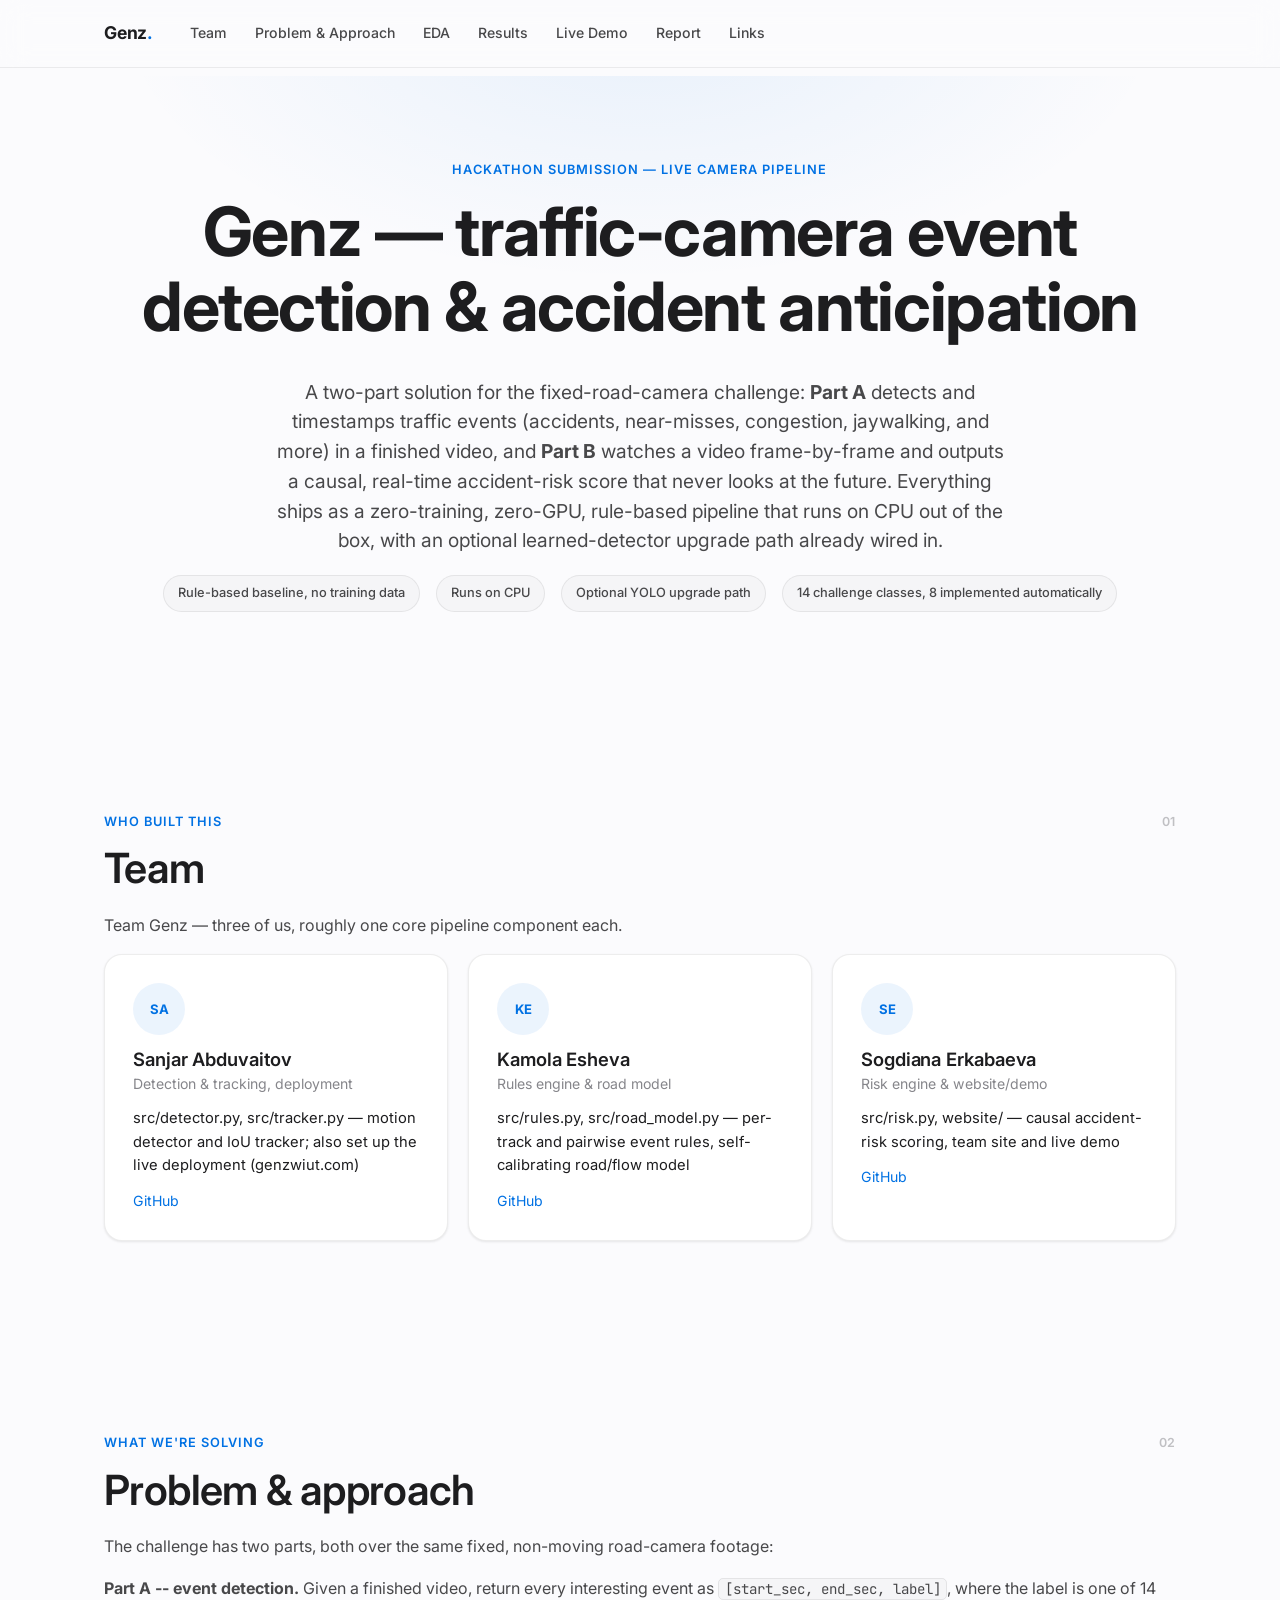
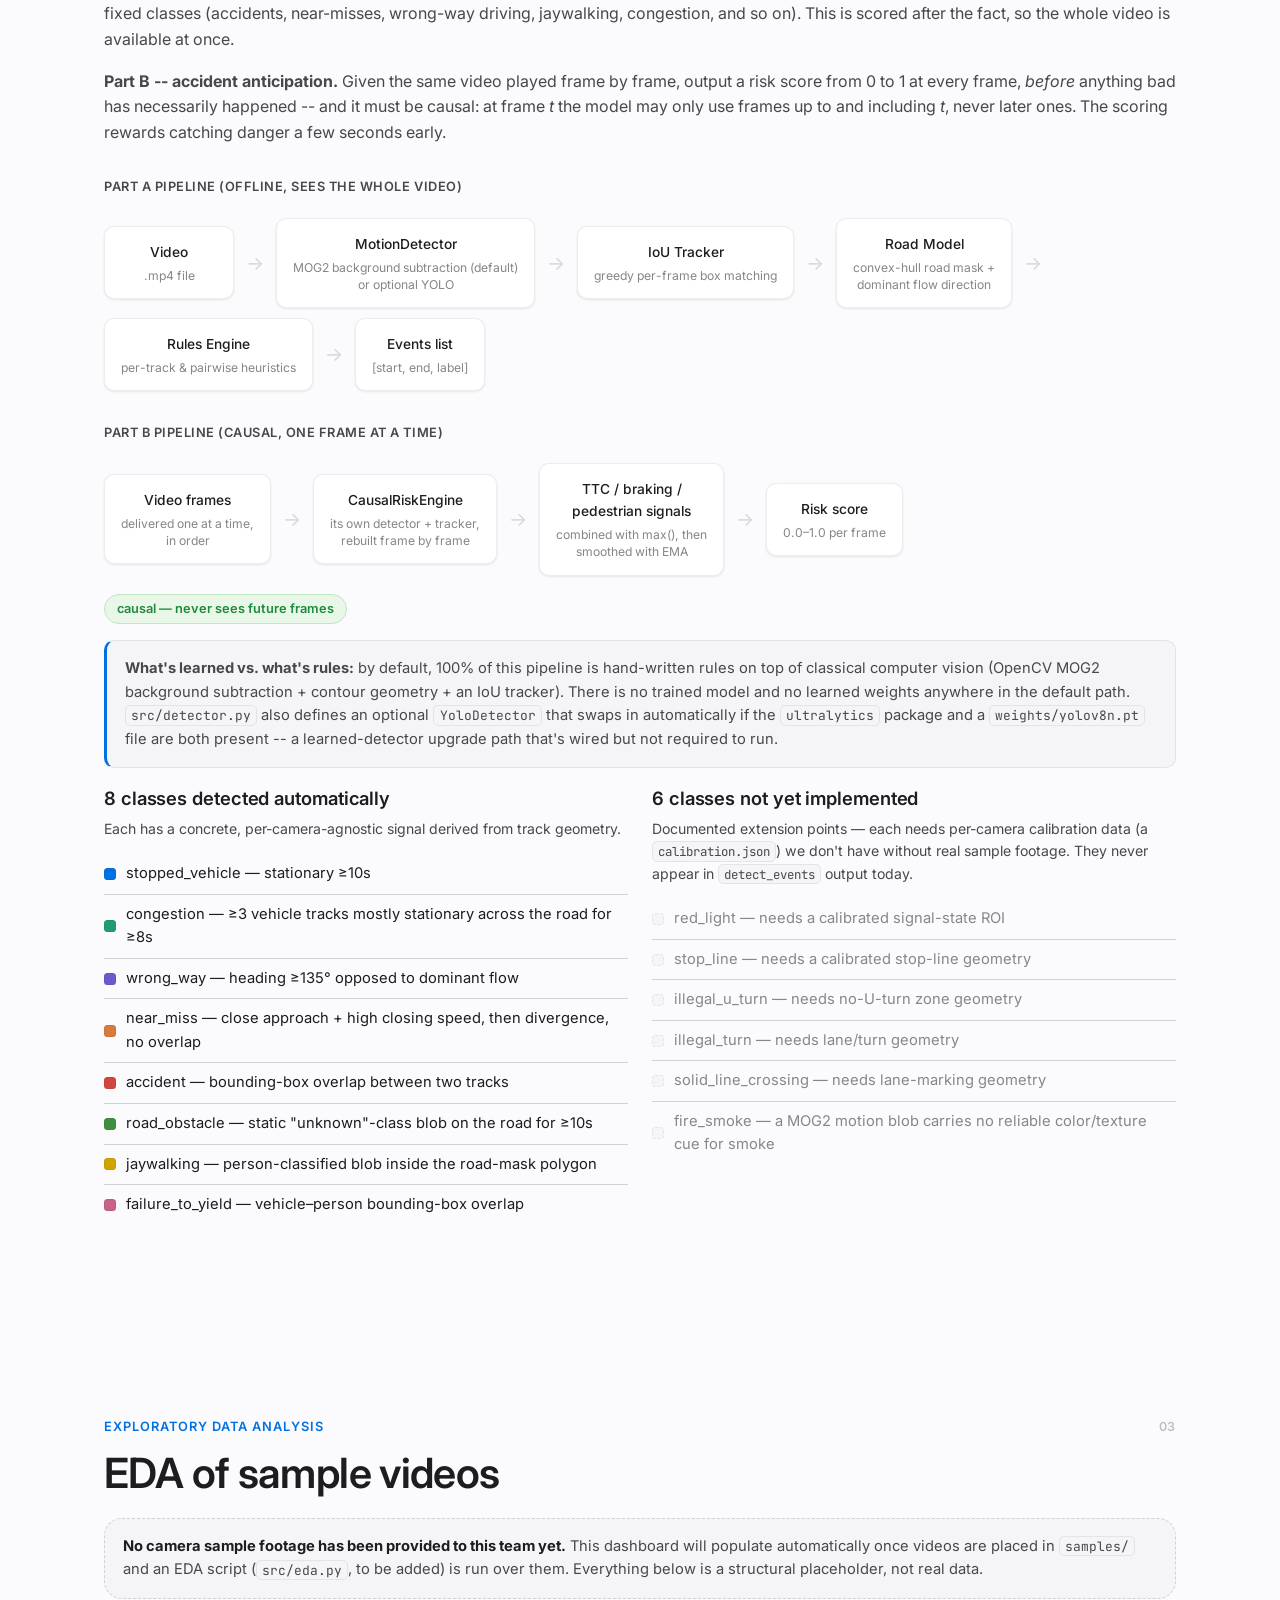
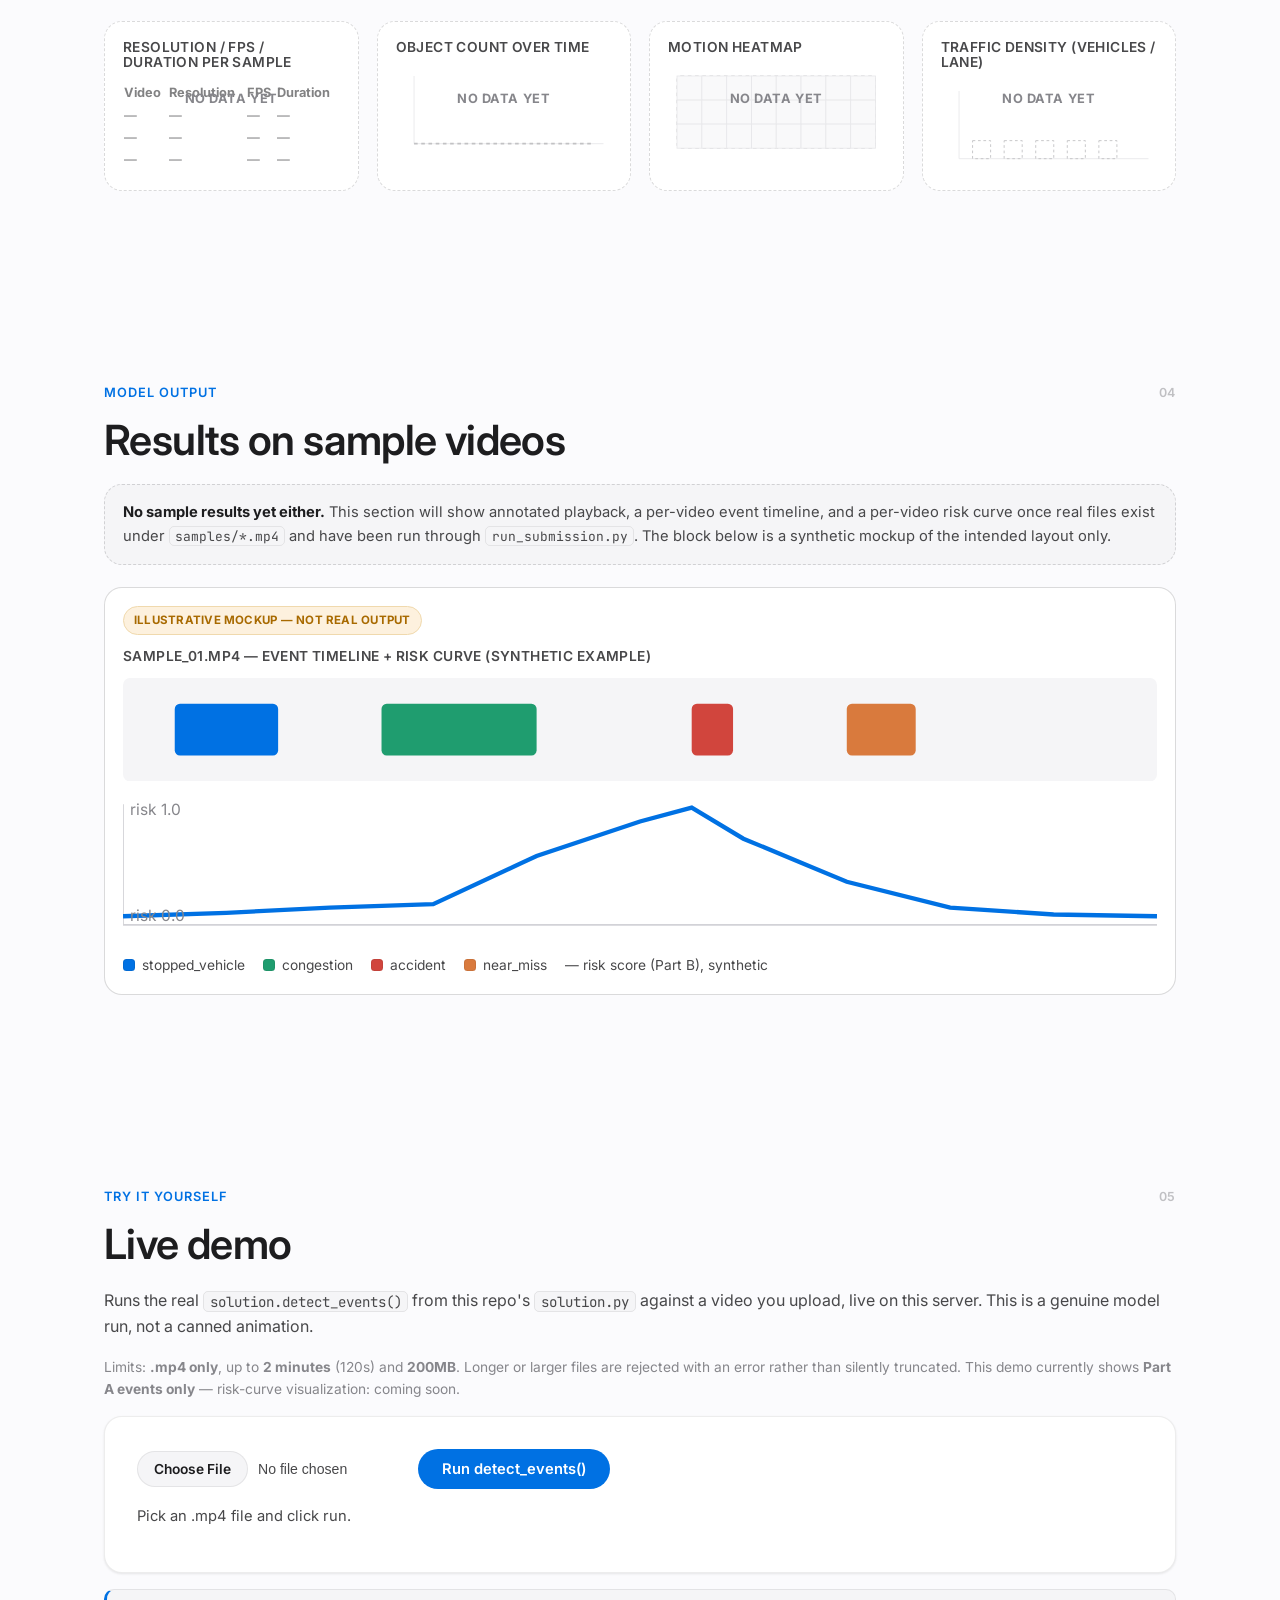
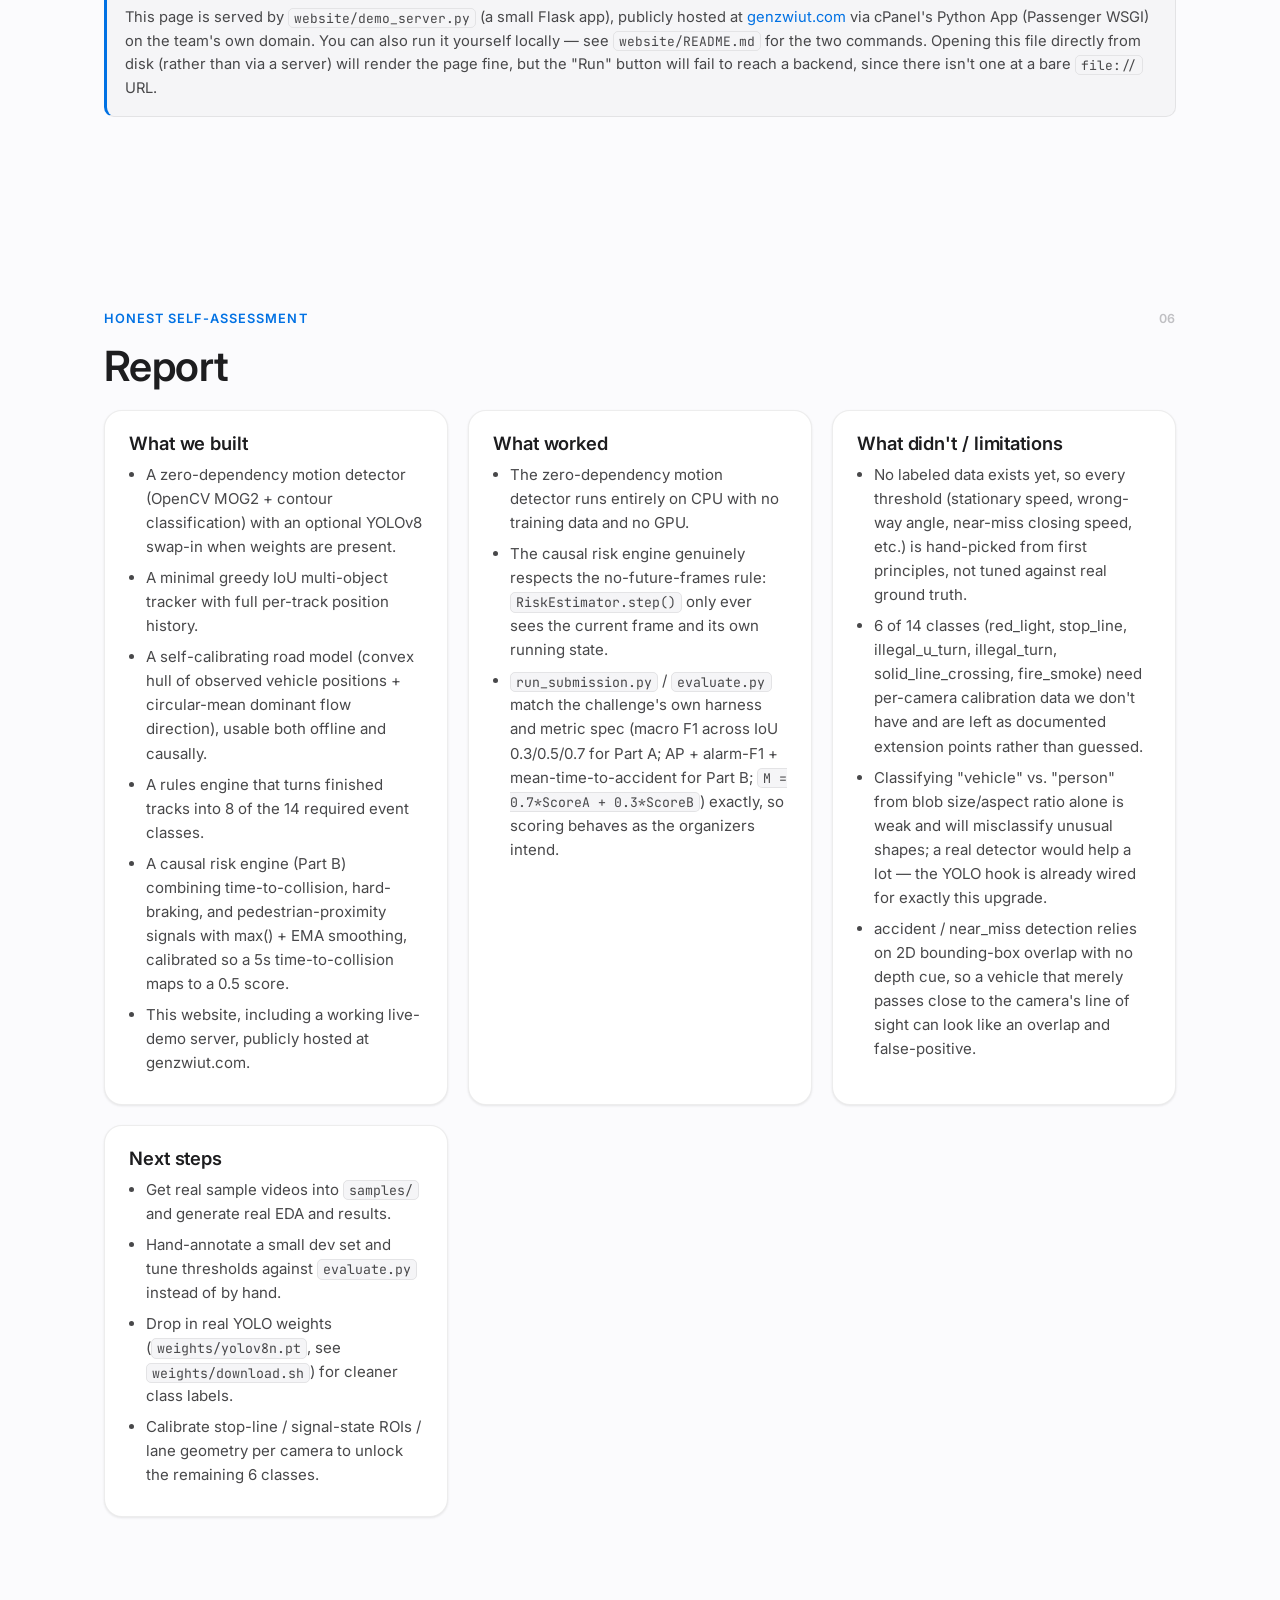
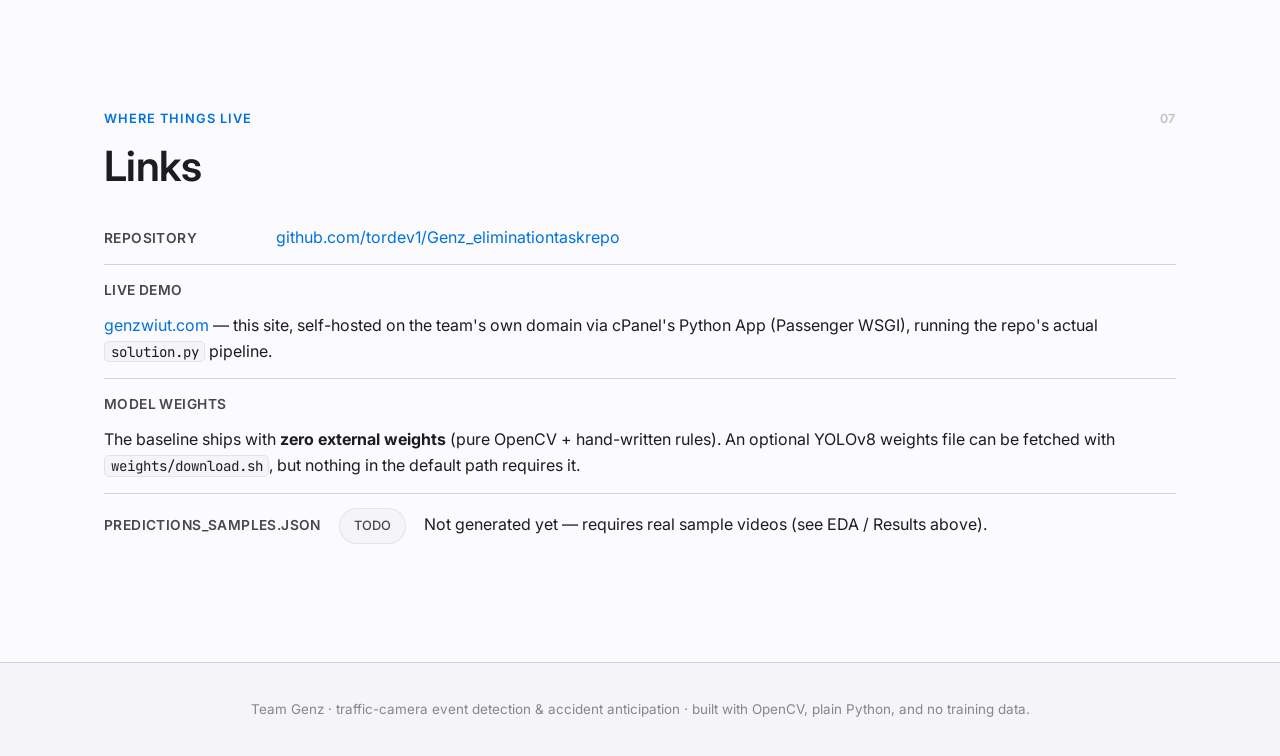
==== commit 45091cdc: "Add Kamola's GitHub link Co-Authored-By: Claude Sonnet 5 <noreply@anthropic.com>" ====
--- a/website/index.html
+++ b/website/index.html
@@ -76,7 +76,7 @@
         <div class="role">Rules engine &amp; road model</div>
         <div class="did">src/rules.py, src/road_model.py &mdash; per-track and pairwise event rules, self-calibrating road/flow model</div>
         <div class="linkrow">
-          <span class="placeholder">GitHub: pending</span>
+          <a href="https://github.com/cq9yfqwr9v-netizen">GitHub</a>
         </div>
       </div>
 
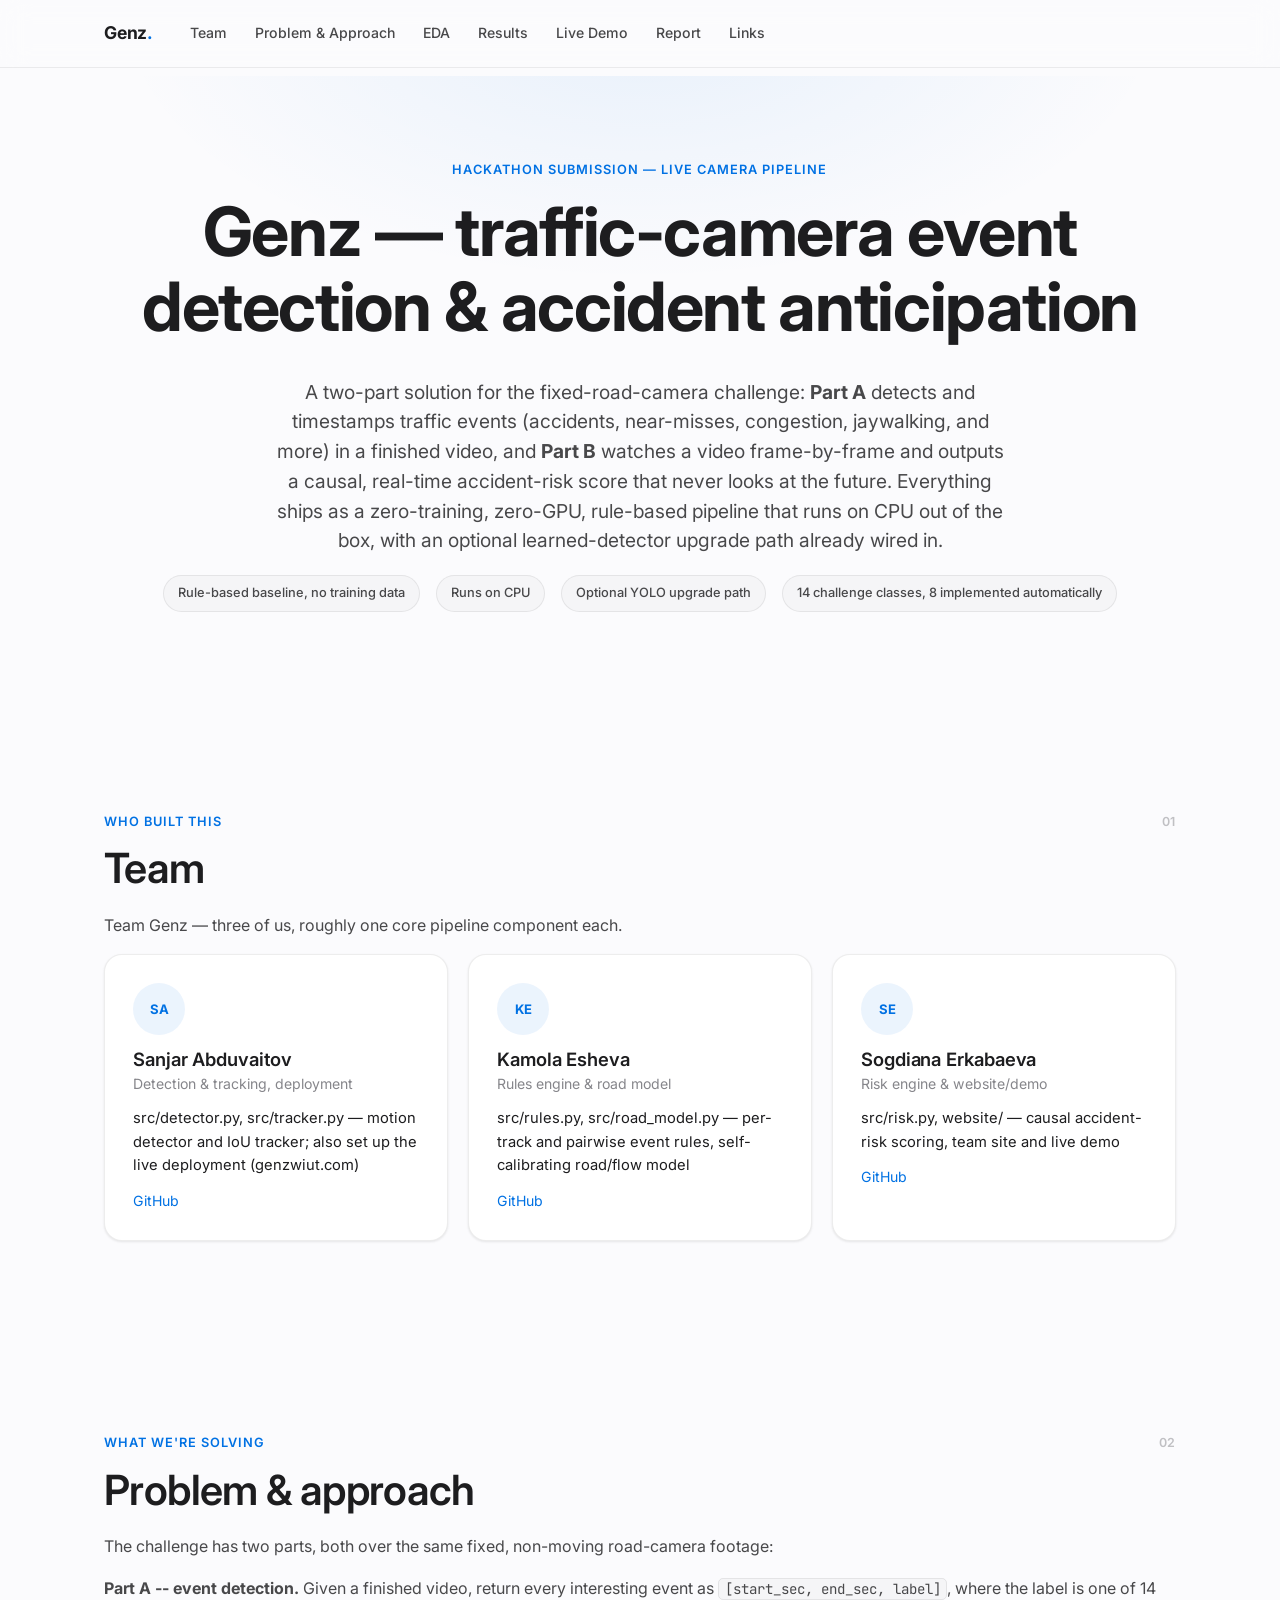
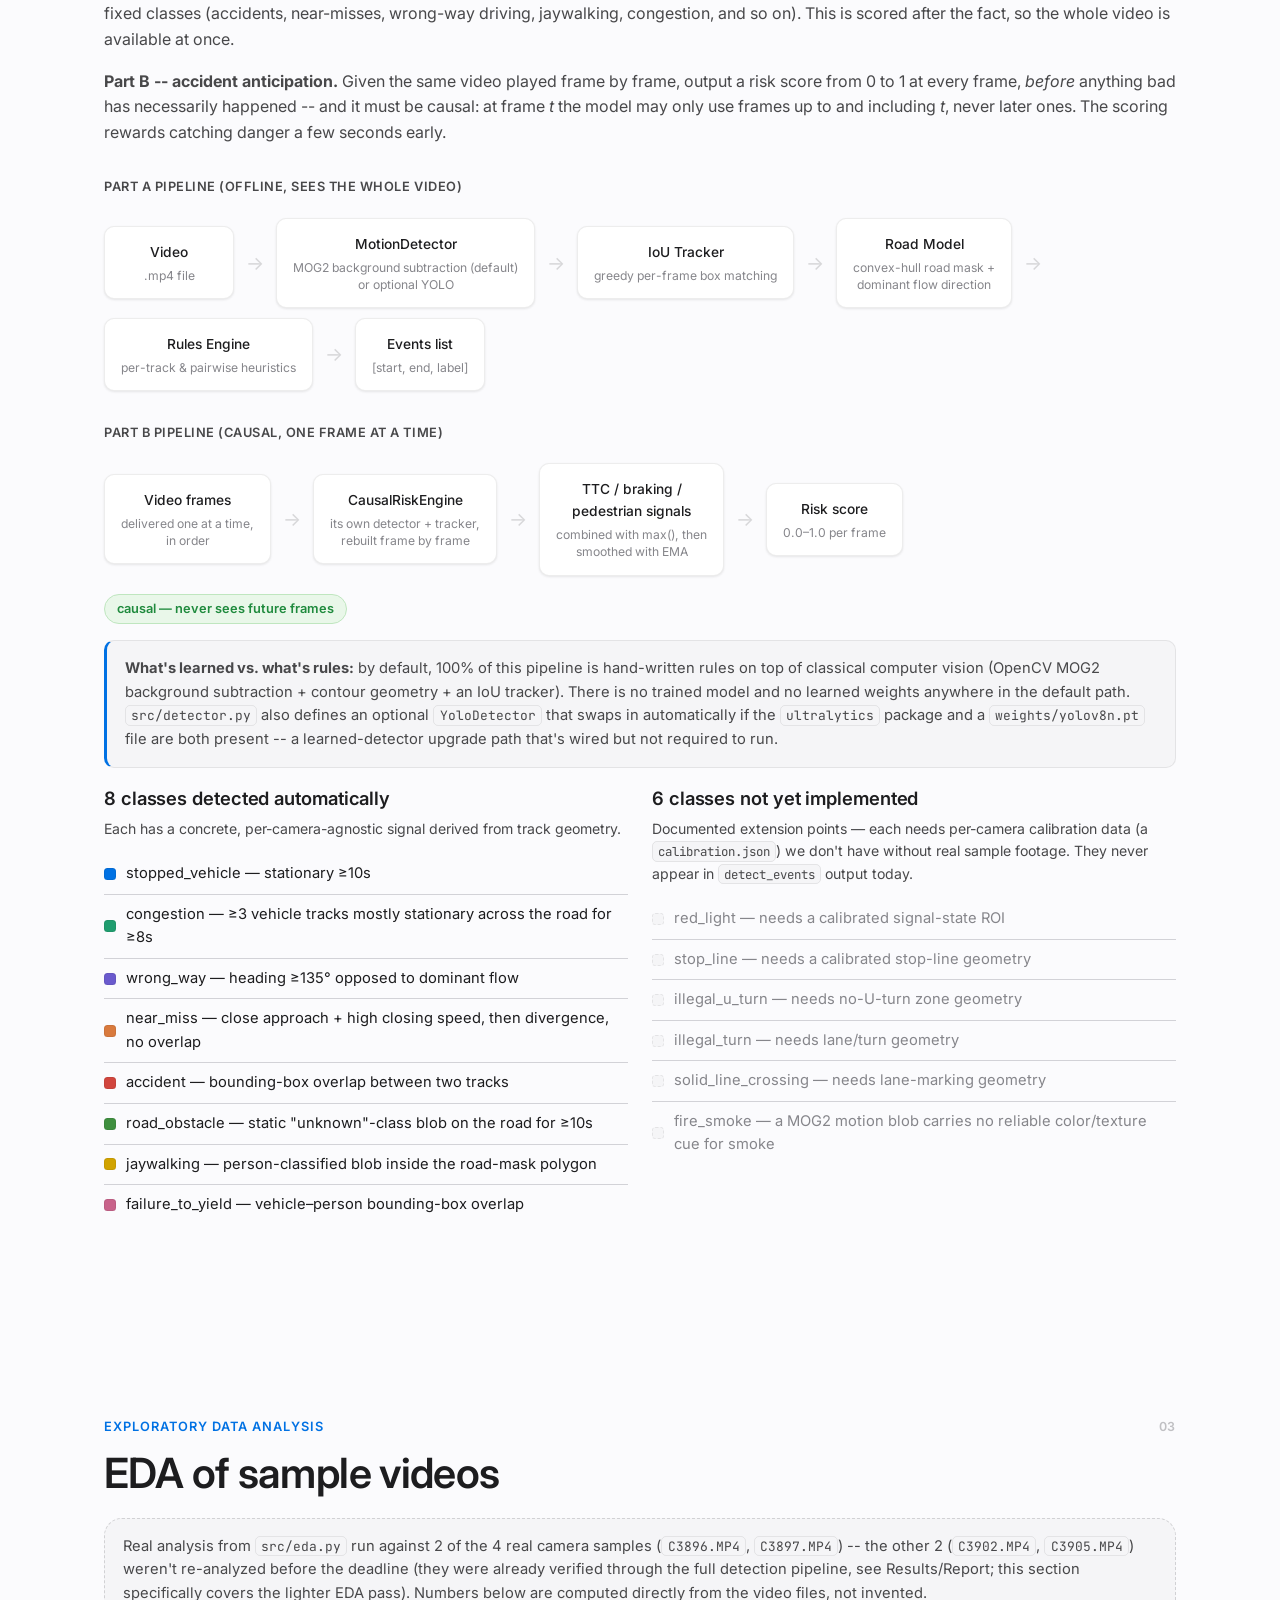
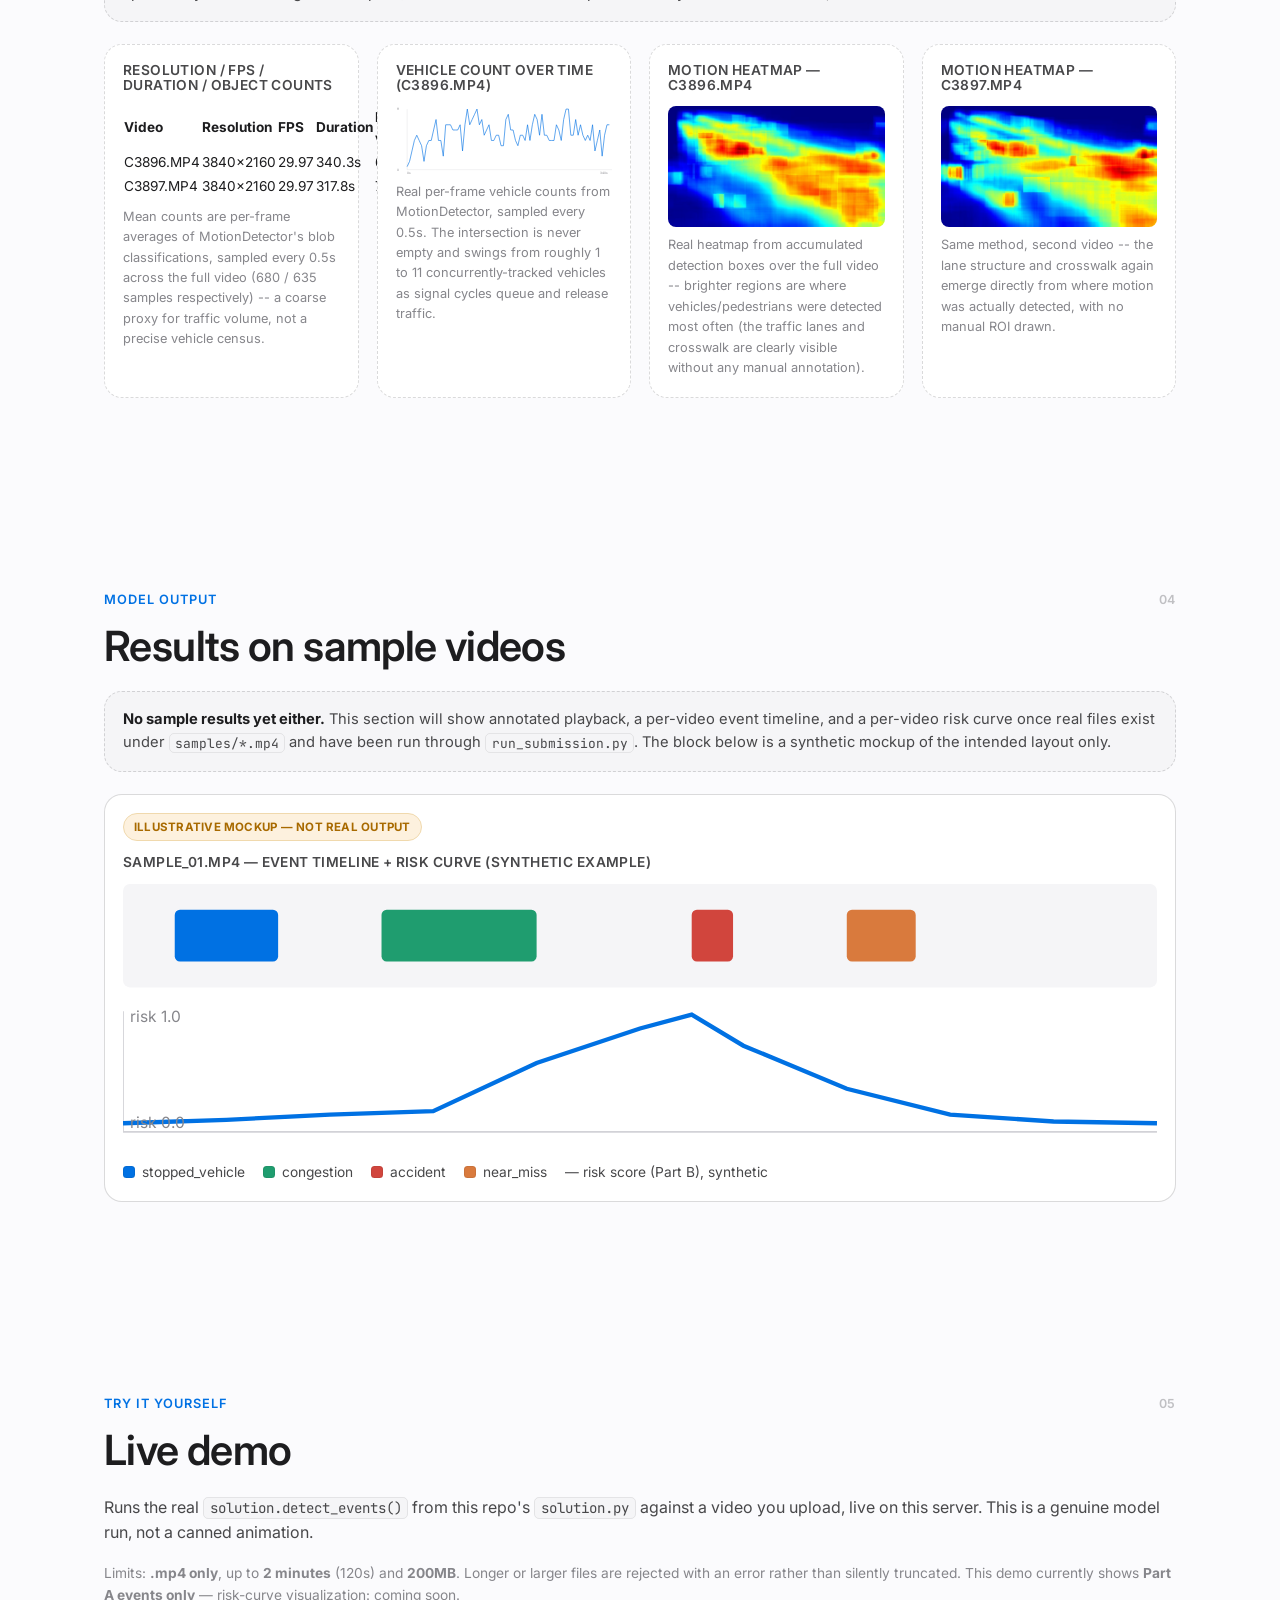
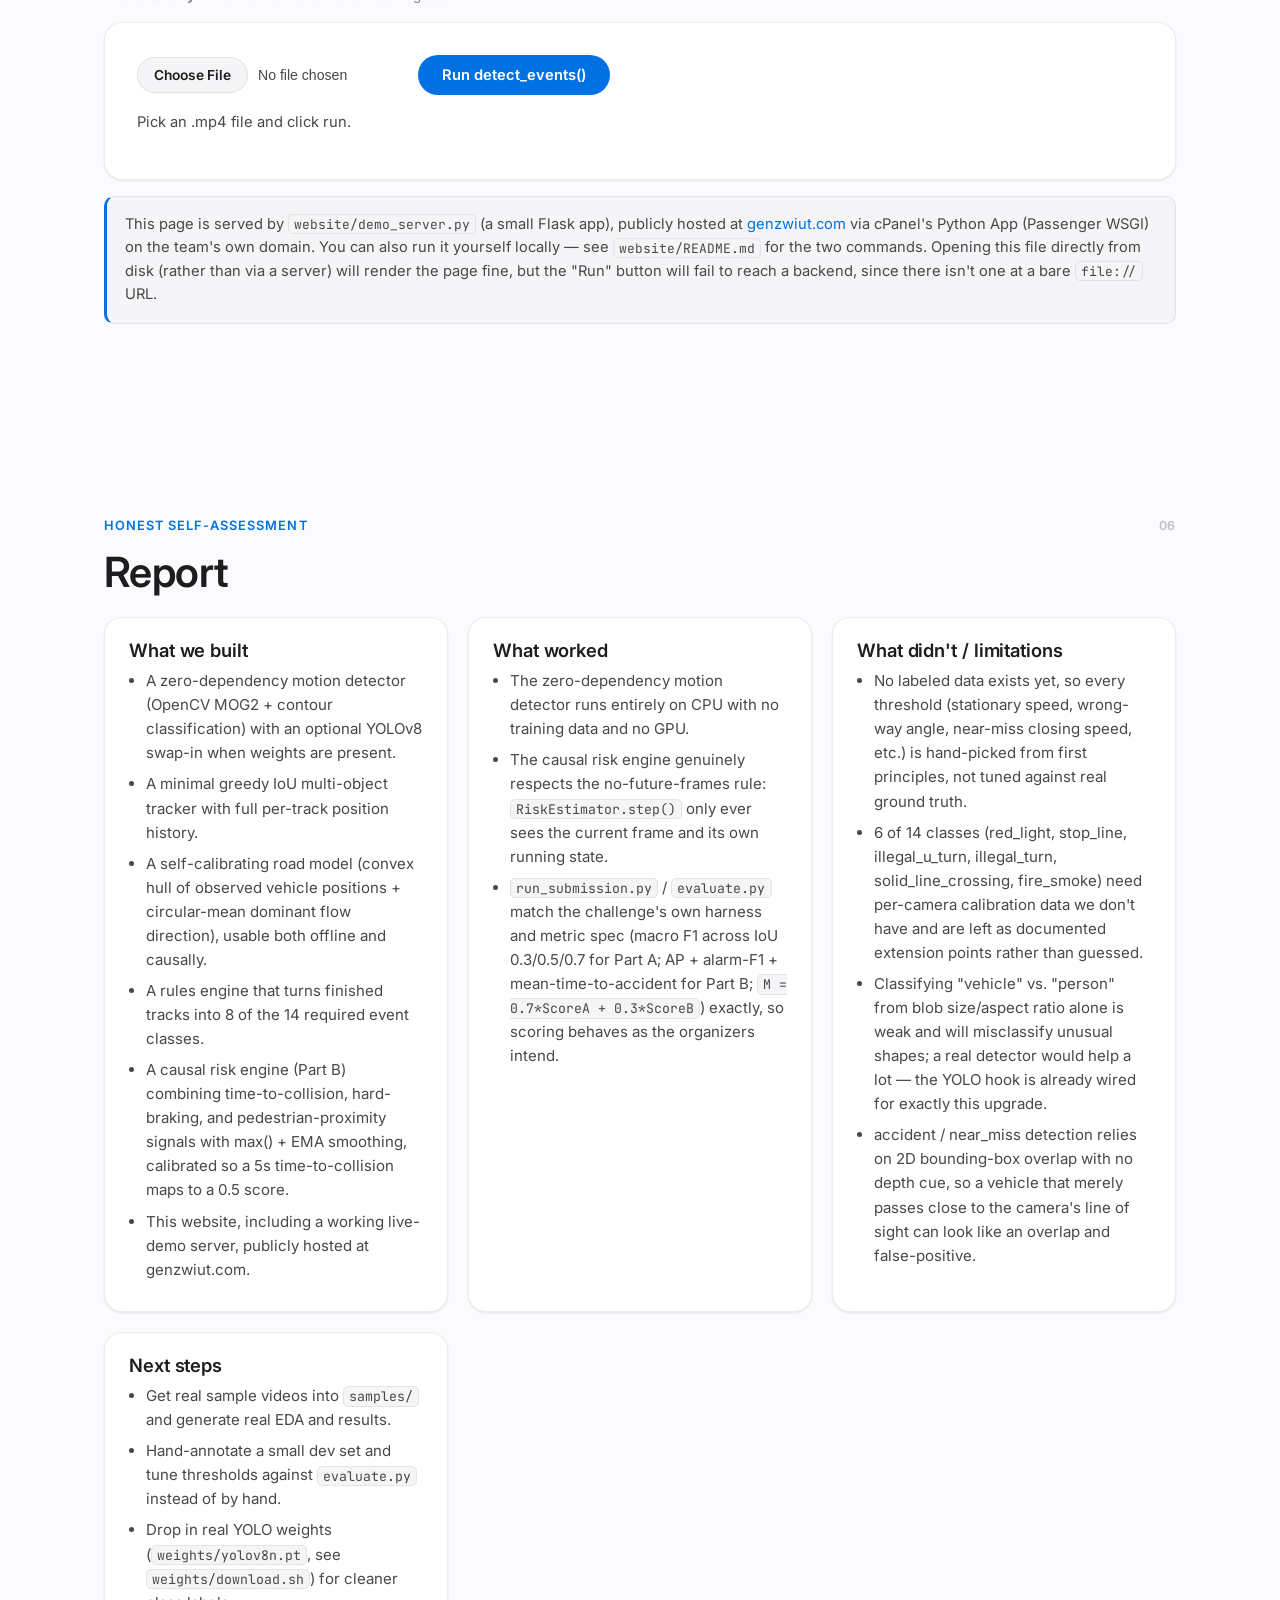
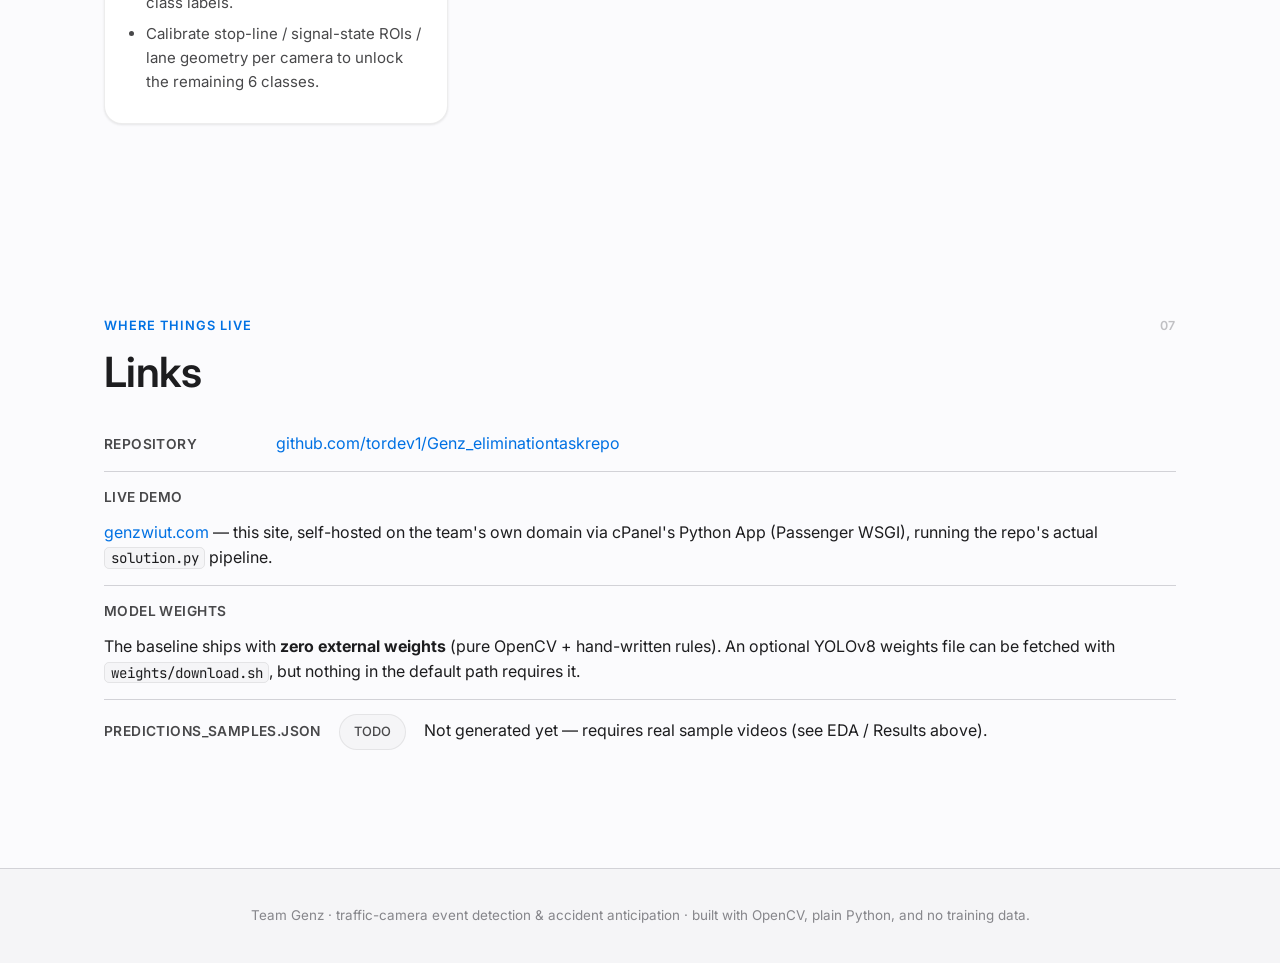
==== commit acc8b6ef: "Replace placeholder EDA section with real data from 2 sample videos Real resolution/fps/duration/mea" ====
--- a/website/index.html
+++ b/website/index.html
@@ -189,66 +189,54 @@
     <div class="section-kicker">Exploratory data analysis</div>
     <h2>EDA of sample videos</h2>
     <div class="notice">
-      <strong>No camera sample footage has been provided to this team yet.</strong>
-      This dashboard will populate automatically once videos are placed in
-      <code>samples/</code> and an EDA script (<code>src/eda.py</code>, to be added)
-      is run over them. Everything below is a structural placeholder, not
-      real data.
+      Real analysis from <code>src/eda.py</code> run against 2 of the 4 real
+      camera samples (<code>C3896.MP4</code>, <code>C3897.MP4</code>) --
+      the other 2 (<code>C3902.MP4</code>, <code>C3905.MP4</code>) weren't
+      re-analyzed before the deadline (they were already verified through
+      the full detection pipeline, see Results/Report; this section
+      specifically covers the lighter EDA pass). Numbers below are computed
+      directly from the video files, not invented.
     </div>
 
     <div class="chart-grid">
       <div class="chart-box">
-        <h4>Resolution / FPS / duration per sample</h4>
-        <table style="width:100%; font-size:0.8rem; border-collapse:collapse; opacity:.55">
+        <h4>Resolution / FPS / duration / object counts</h4>
+        <table style="width:100%; font-size:0.85rem; border-collapse:collapse">
           <thead>
-            <tr><th style="text-align:left">Video</th><th style="text-align:left">Resolution</th><th style="text-align:left">FPS</th><th style="text-align:left">Duration</th></tr>
+            <tr><th style="text-align:left">Video</th><th style="text-align:left">Resolution</th><th style="text-align:left">FPS</th><th style="text-align:left">Duration</th><th style="text-align:left">Mean vehicles</th><th style="text-align:left">Mean people</th></tr>
           </thead>
           <tbody>
-            <tr><td>&mdash;</td><td>&mdash;</td><td>&mdash;</td><td>&mdash;</td></tr>
-            <tr><td>&mdash;</td><td>&mdash;</td><td>&mdash;</td><td>&mdash;</td></tr>
-            <tr><td>&mdash;</td><td>&mdash;</td><td>&mdash;</td><td>&mdash;</td></tr>
+            <tr><td>C3896.MP4</td><td>3840&times;2160</td><td>29.97</td><td>340.3s</td><td>6.50</td><td>0.96</td></tr>
+            <tr><td>C3897.MP4</td><td>3840&times;2160</td><td>29.97</td><td>317.8s</td><td>7.40</td><td>1.48</td></tr>
           </tbody>
         </table>
-        <div class="watermark-label">No data yet</div>
+        <p style="font-size:0.8rem; color:var(--ink-muted); margin-top:8px">Mean counts are per-frame averages of MotionDetector's blob classifications, sampled every 0.5s across the full video (680 / 635 samples respectively) -- a coarse proxy for traffic volume, not a precise vehicle census.</p>
       </div>
 
       <div class="chart-box">
-        <h4>Object count over time</h4>
-        <svg viewBox="0 0 240 100" style="opacity:.5">
-          <line x1="20" y1="10" x2="20" y2="85" stroke="var(--gridline)" stroke-width="1"/>
-          <line x1="20" y1="85" x2="230" y2="85" stroke="var(--gridline)" stroke-width="1"/>
-          <polyline points="20,85 60,85 100,85 140,85 180,85 220,85" fill="none" stroke="var(--ink-muted)" stroke-width="2" stroke-dasharray="4 4"/>
+        <h4>Vehicle count over time (C3896.MP4)</h4>
+        <svg viewBox="0 0 700 220" role="img" aria-label="Vehicle count over the duration of C3896.MP4, real sampled data">
+          <line x1="36" y1="10" x2="36" y2="206" stroke="var(--gridline)" stroke-width="1"/>
+          <line x1="36" y1="206" x2="700" y2="206" stroke="var(--gridline)" stroke-width="1"/>
+          <text x="4" y="14" font-size="10" fill="var(--ink-muted)">11</text>
+          <text x="4" y="210" font-size="10" fill="var(--ink-muted)">0</text>
+          <text x="36" y="219" font-size="10" fill="var(--ink-muted)">0s</text>
+          <text x="660" y="219" font-size="10" fill="var(--ink-muted)">340s</text>
+          <polyline points="36.0,196.0 43.8,179.1 51.6,145.3 59.4,111.5 67.1,94.5 74.9,111.5 82.7,128.4 90.5,179.1 98.3,128.4 106.1,111.5 113.9,111.5 121.6,77.6 129.4,43.8 137.2,111.5 145.0,111.5 152.8,162.2 160.6,60.7 168.4,60.7 176.1,60.7 183.9,77.6 191.7,77.6 199.5,77.6 207.3,60.7 215.1,145.3 222.9,60.7 230.6,10.0 238.4,60.7 246.2,43.8 254.0,26.9 261.8,10.0 269.6,60.7 277.4,43.8 285.1,94.5 292.9,77.6 300.7,60.7 308.5,111.5 316.3,111.5 324.1,94.5 331.9,94.5 339.6,128.4 347.4,128.4 355.2,43.8 363.0,26.9 370.8,77.6 378.6,77.6 386.4,111.5 394.1,128.4 401.9,94.5 409.7,94.5 417.5,111.5 425.3,60.7 433.1,111.5 440.9,60.7 448.6,26.9 456.4,43.8 464.2,94.5 472.0,26.9 479.8,94.5 487.6,94.5 495.4,111.5 503.1,111.5 510.9,111.5 518.7,60.7 526.5,77.6 534.3,111.5 542.1,43.8 549.9,10.0 557.6,10.0 565.4,94.5 573.2,94.5 581.0,43.8 588.8,94.5 596.6,60.7 604.4,94.5 612.1,111.5 619.9,94.5 627.7,111.5 635.5,60.7 643.3,145.3 651.1,111.5 658.9,77.6 666.6,162.2 674.4,94.5 682.2,60.7 690.0,60.7" fill="none" stroke="var(--accent)" stroke-width="2"/>
         </svg>
-        <div class="watermark-label">No data yet</div>
+        <p style="font-size:0.8rem; color:var(--ink-muted); margin-top:8px">Real per-frame vehicle counts from MotionDetector, sampled every 0.5s. The intersection is never empty and swings from roughly 1 to 11 concurrently-tracked vehicles as signal cycles queue and release traffic.</p>
       </div>
 
       <div class="chart-box">
-        <h4>Motion heatmap</h4>
-        <svg viewBox="0 0 240 100" style="opacity:.5">
-          <rect x="10" y="10" width="220" height="80" rx="4" fill="none" stroke="var(--ink-muted)" stroke-dasharray="4 4"/>
-          <g fill="var(--surface-2)" stroke="var(--gridline)">
-            <rect x="10" y="10" width="27.5" height="26.7"/><rect x="37.5" y="10" width="27.5" height="26.7"/><rect x="65" y="10" width="27.5" height="26.7"/><rect x="92.5" y="10" width="27.5" height="26.7"/><rect x="120" y="10" width="27.5" height="26.7"/><rect x="147.5" y="10" width="27.5" height="26.7"/><rect x="175" y="10" width="27.5" height="26.7"/><rect x="202.5" y="10" width="27.5" height="26.7"/>
-            <rect x="10" y="36.7" width="27.5" height="26.7"/><rect x="37.5" y="36.7" width="27.5" height="26.7"/><rect x="65" y="36.7" width="27.5" height="26.7"/><rect x="92.5" y="36.7" width="27.5" height="26.7"/><rect x="120" y="36.7" width="27.5" height="26.7"/><rect x="147.5" y="36.7" width="27.5" height="26.7"/><rect x="175" y="36.7" width="27.5" height="26.7"/><rect x="202.5" y="36.7" width="27.5" height="26.7"/>
-            <rect x="10" y="63.3" width="27.5" height="26.7"/><rect x="37.5" y="63.3" width="27.5" height="26.7"/><rect x="65" y="63.3" width="27.5" height="26.7"/><rect x="92.5" y="63.3" width="27.5" height="26.7"/><rect x="120" y="63.3" width="27.5" height="26.7"/><rect x="147.5" y="63.3" width="27.5" height="26.7"/><rect x="175" y="63.3" width="27.5" height="26.7"/><rect x="202.5" y="63.3" width="27.5" height="26.7"/>
-          </g>
-        </svg>
-        <div class="watermark-label">No data yet</div>
+        <h4>Motion heatmap &mdash; C3896.MP4</h4>
+        <img src="assets/heatmap_C3896.jpg" alt="Motion heatmap of C3896.MP4 showing where detected motion concentrates in the frame" style="width:100%; border-radius:8px" />
+        <p style="font-size:0.8rem; color:var(--ink-muted); margin-top:8px">Real heatmap from accumulated detection boxes over the full video -- brighter regions are where vehicles/pedestrians were detected most often (the traffic lanes and crosswalk are clearly visible without any manual annotation).</p>
       </div>
 
       <div class="chart-box">
-        <h4>Traffic density (vehicles / lane)</h4>
-        <svg viewBox="0 0 240 100" style="opacity:.5">
-          <line x1="20" y1="10" x2="20" y2="85" stroke="var(--gridline)" stroke-width="1"/>
-          <line x1="20" y1="85" x2="230" y2="85" stroke="var(--gridline)" stroke-width="1"/>
-          <g fill="none" stroke="var(--ink-muted)" stroke-dasharray="3 3">
-            <rect x="35" y="65" width="20" height="20"/>
-            <rect x="70" y="65" width="20" height="20"/>
-            <rect x="105" y="65" width="20" height="20"/>
-            <rect x="140" y="65" width="20" height="20"/>
-            <rect x="175" y="65" width="20" height="20"/>
-          </g>
-        </svg>
-        <div class="watermark-label">No data yet</div>
+        <h4>Motion heatmap &mdash; C3897.MP4</h4>
+        <img src="assets/heatmap_C3897.jpg" alt="Motion heatmap of C3897.MP4 showing where detected motion concentrates in the frame" style="width:100%; border-radius:8px" />
+        <p style="font-size:0.8rem; color:var(--ink-muted); margin-top:8px">Same method, second video -- the lane structure and crosswalk again emerge directly from where motion was actually detected, with no manual ROI drawn.</p>
       </div>
     </div>
   </section>
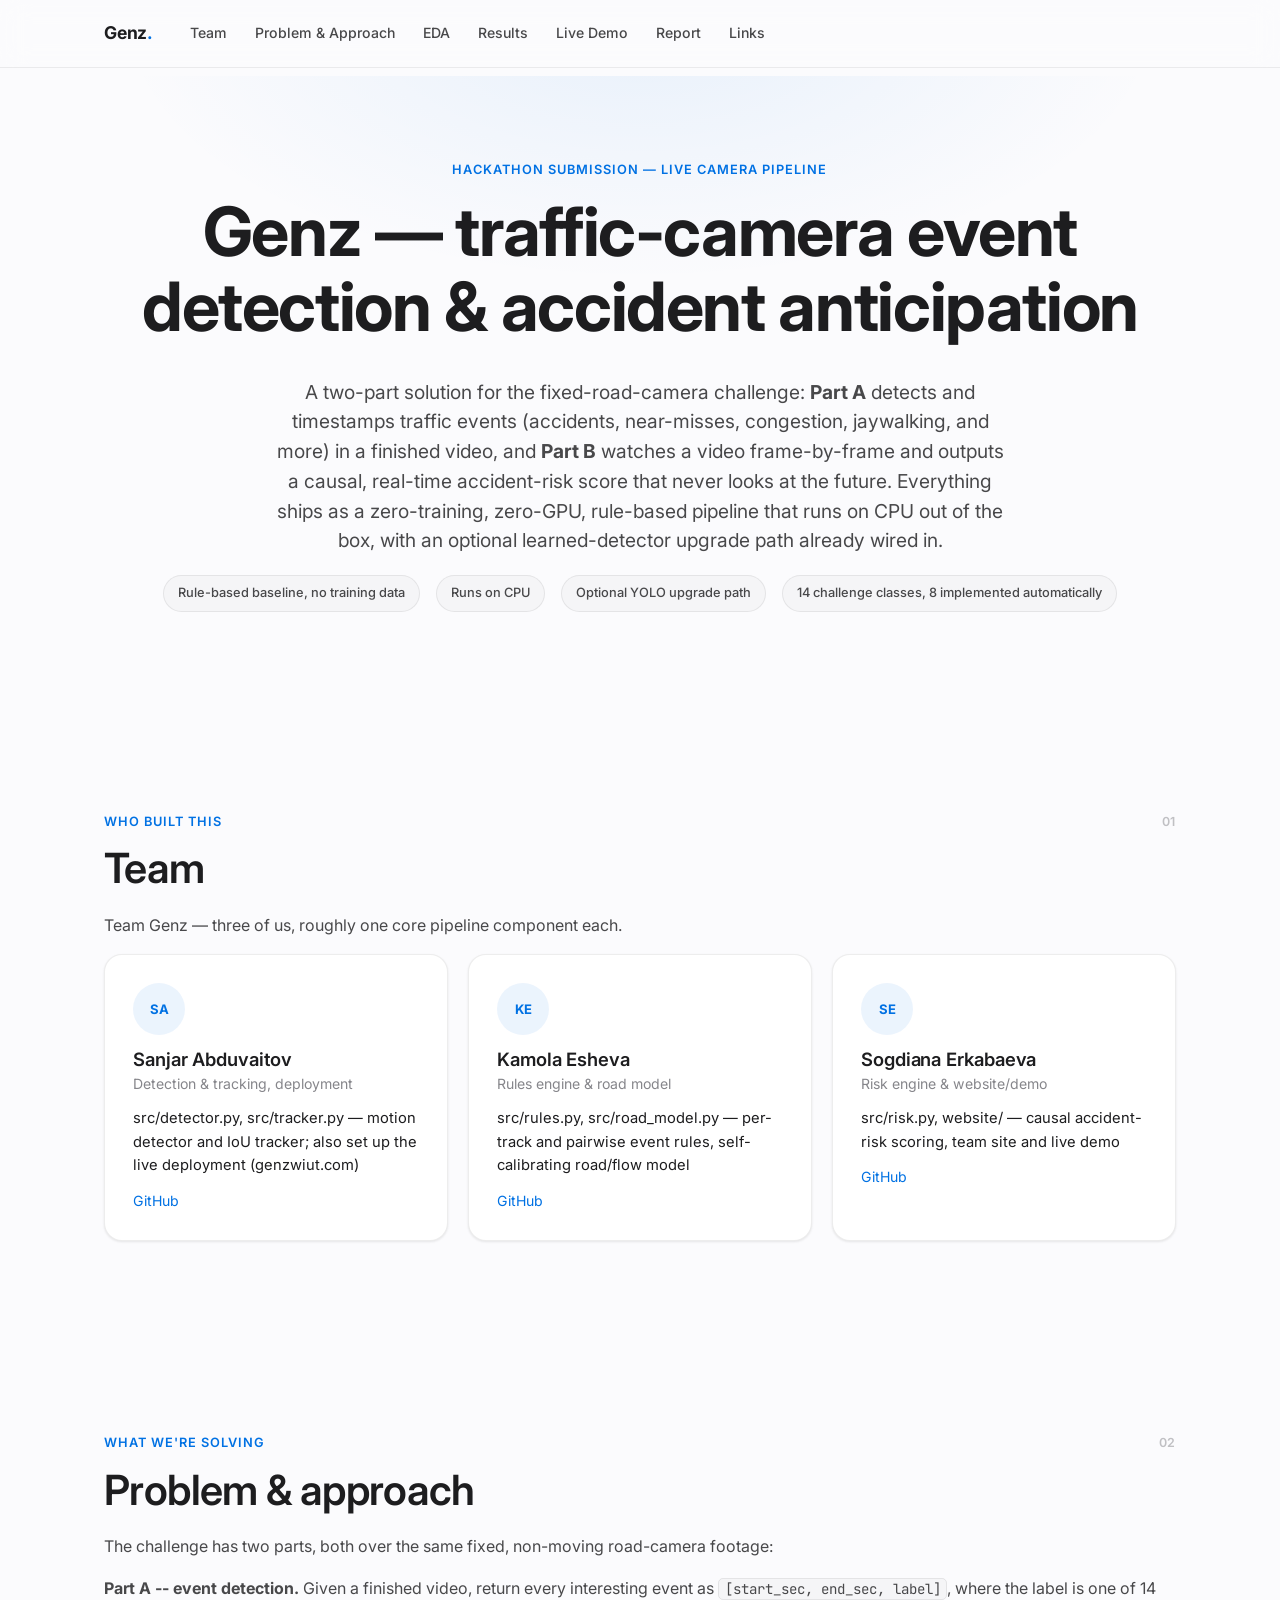
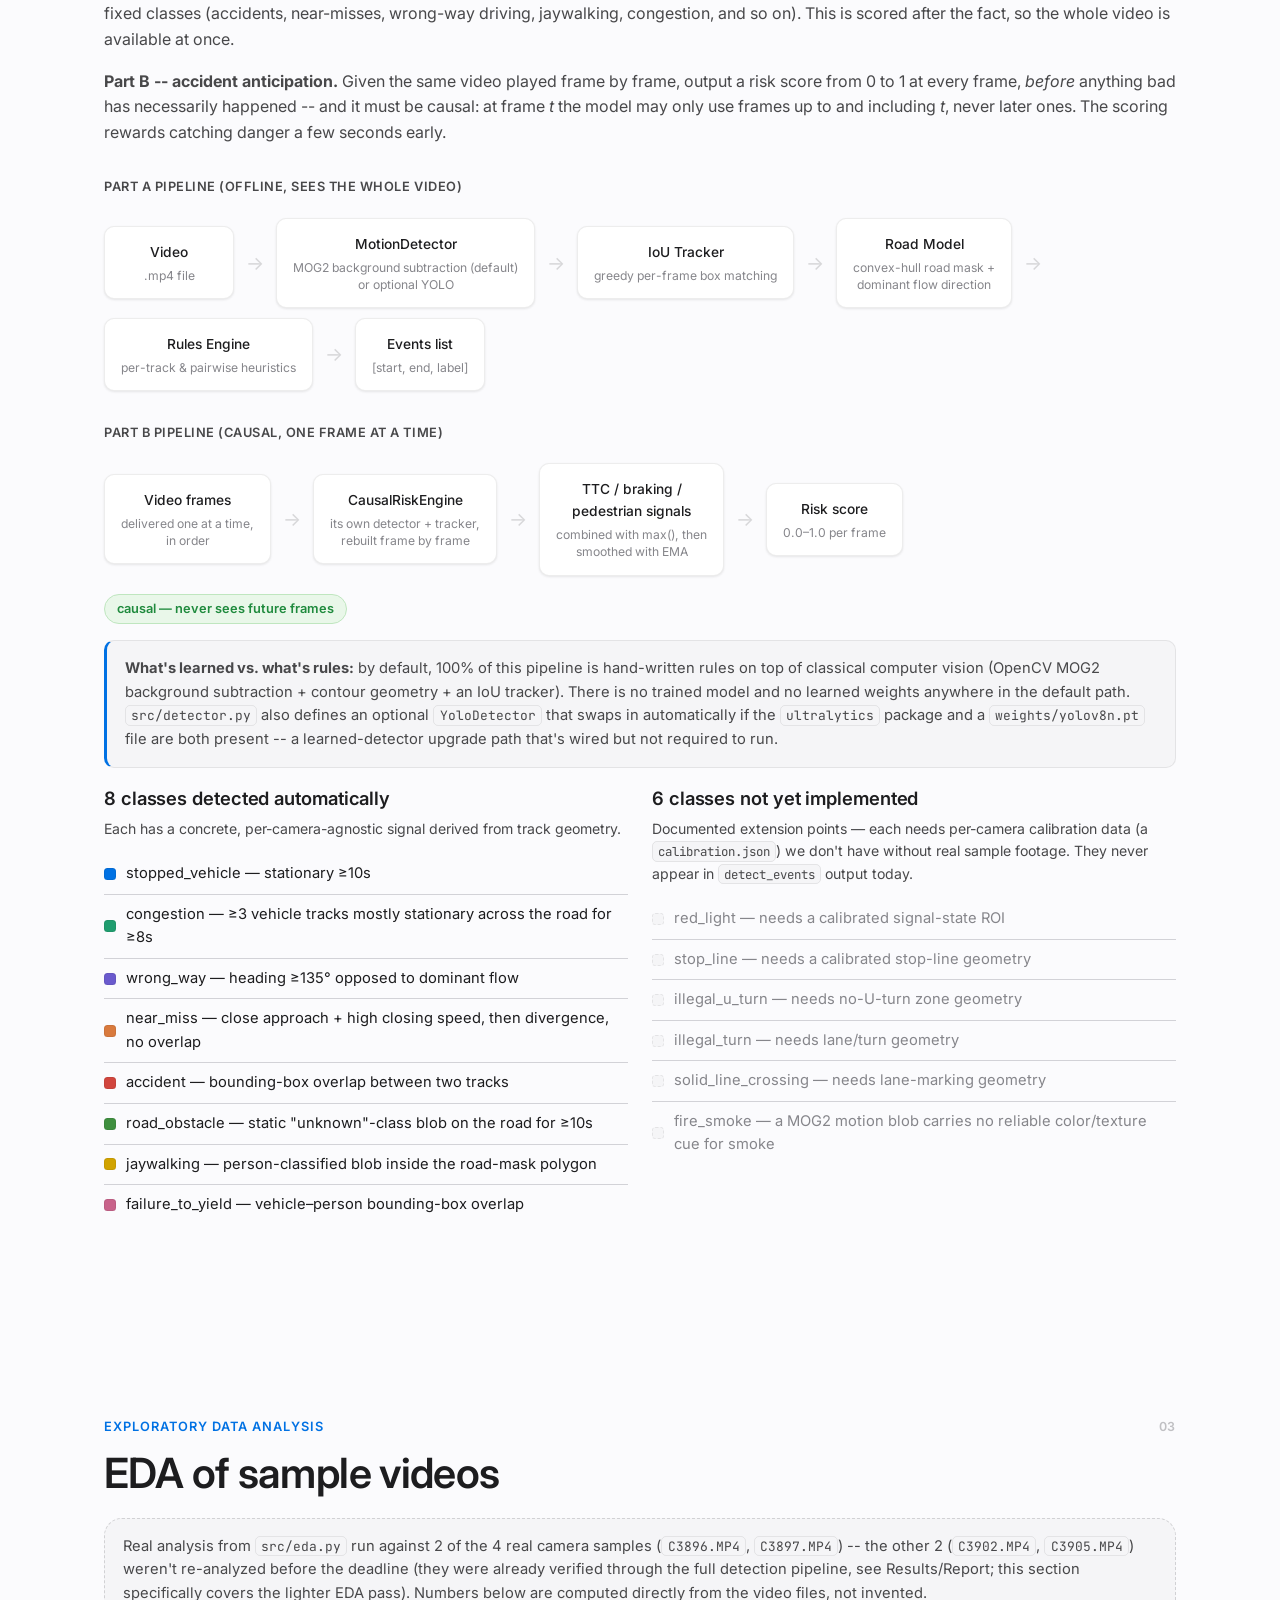
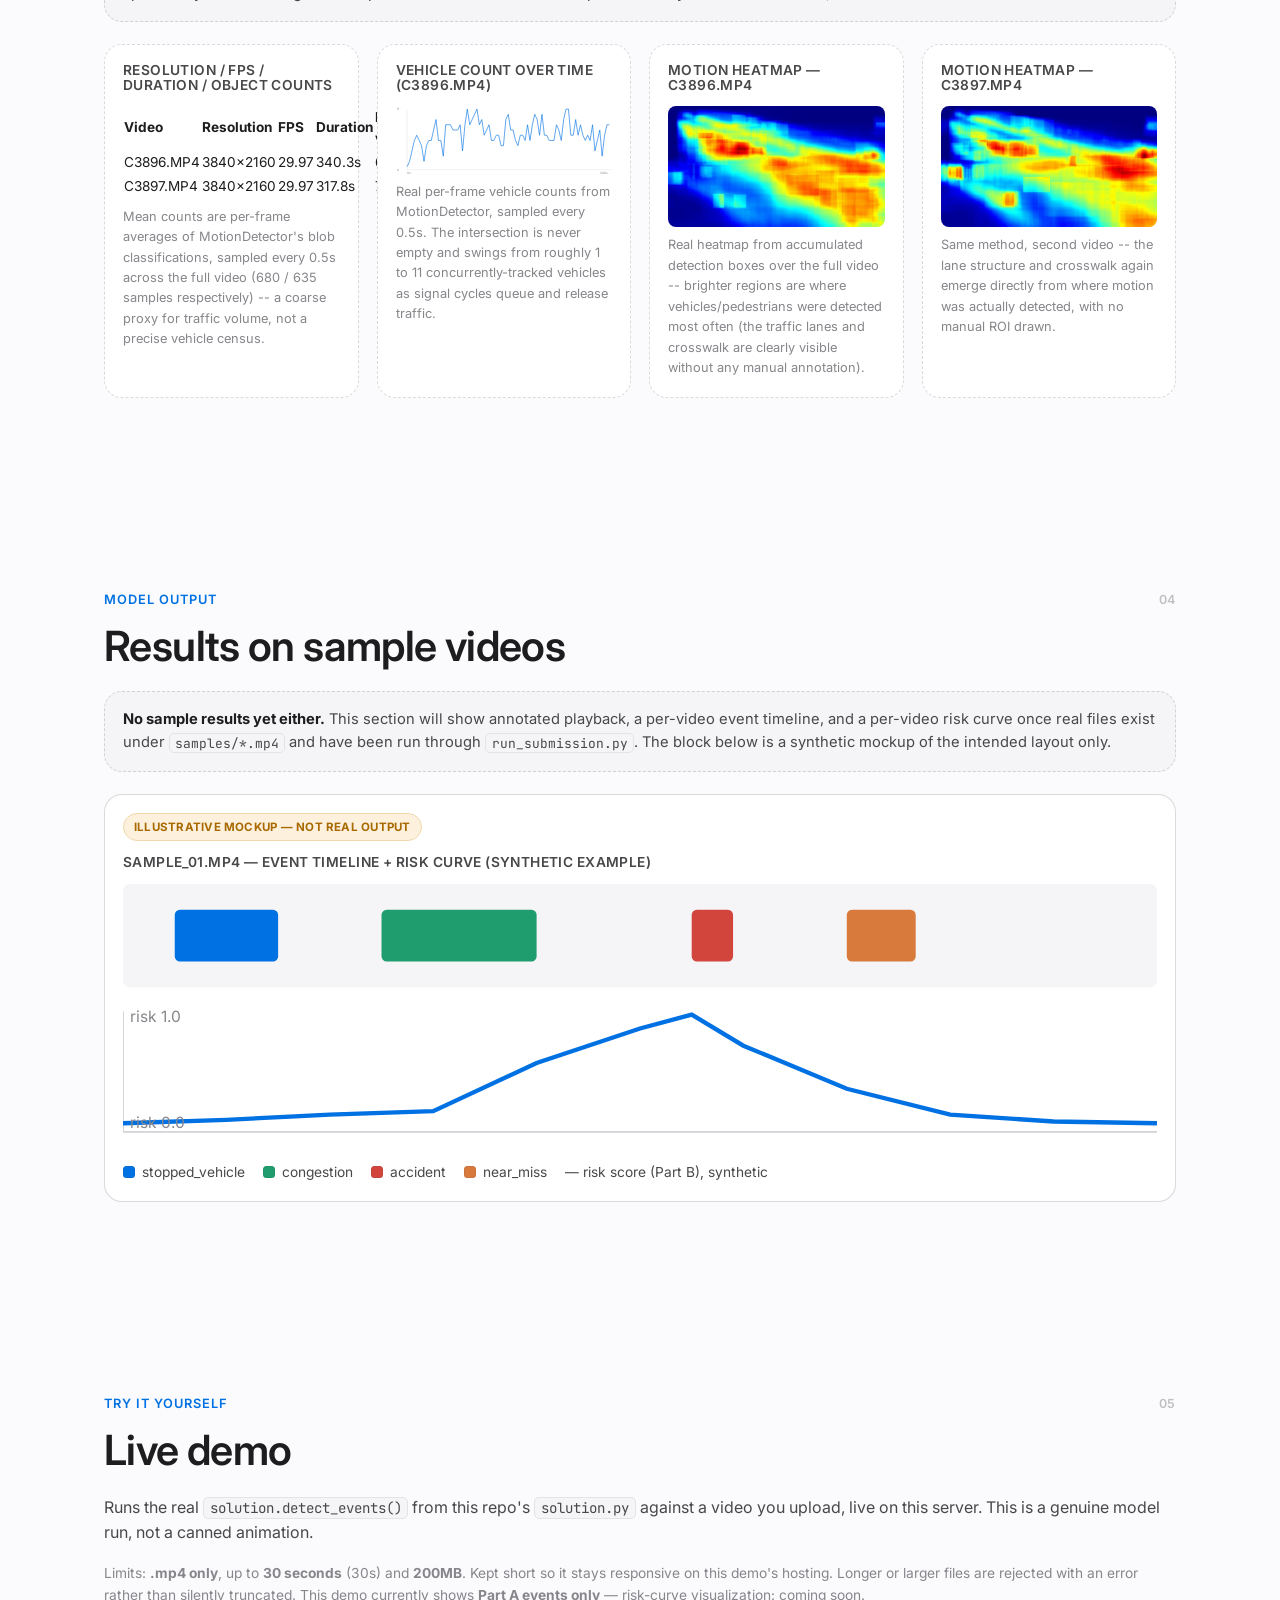
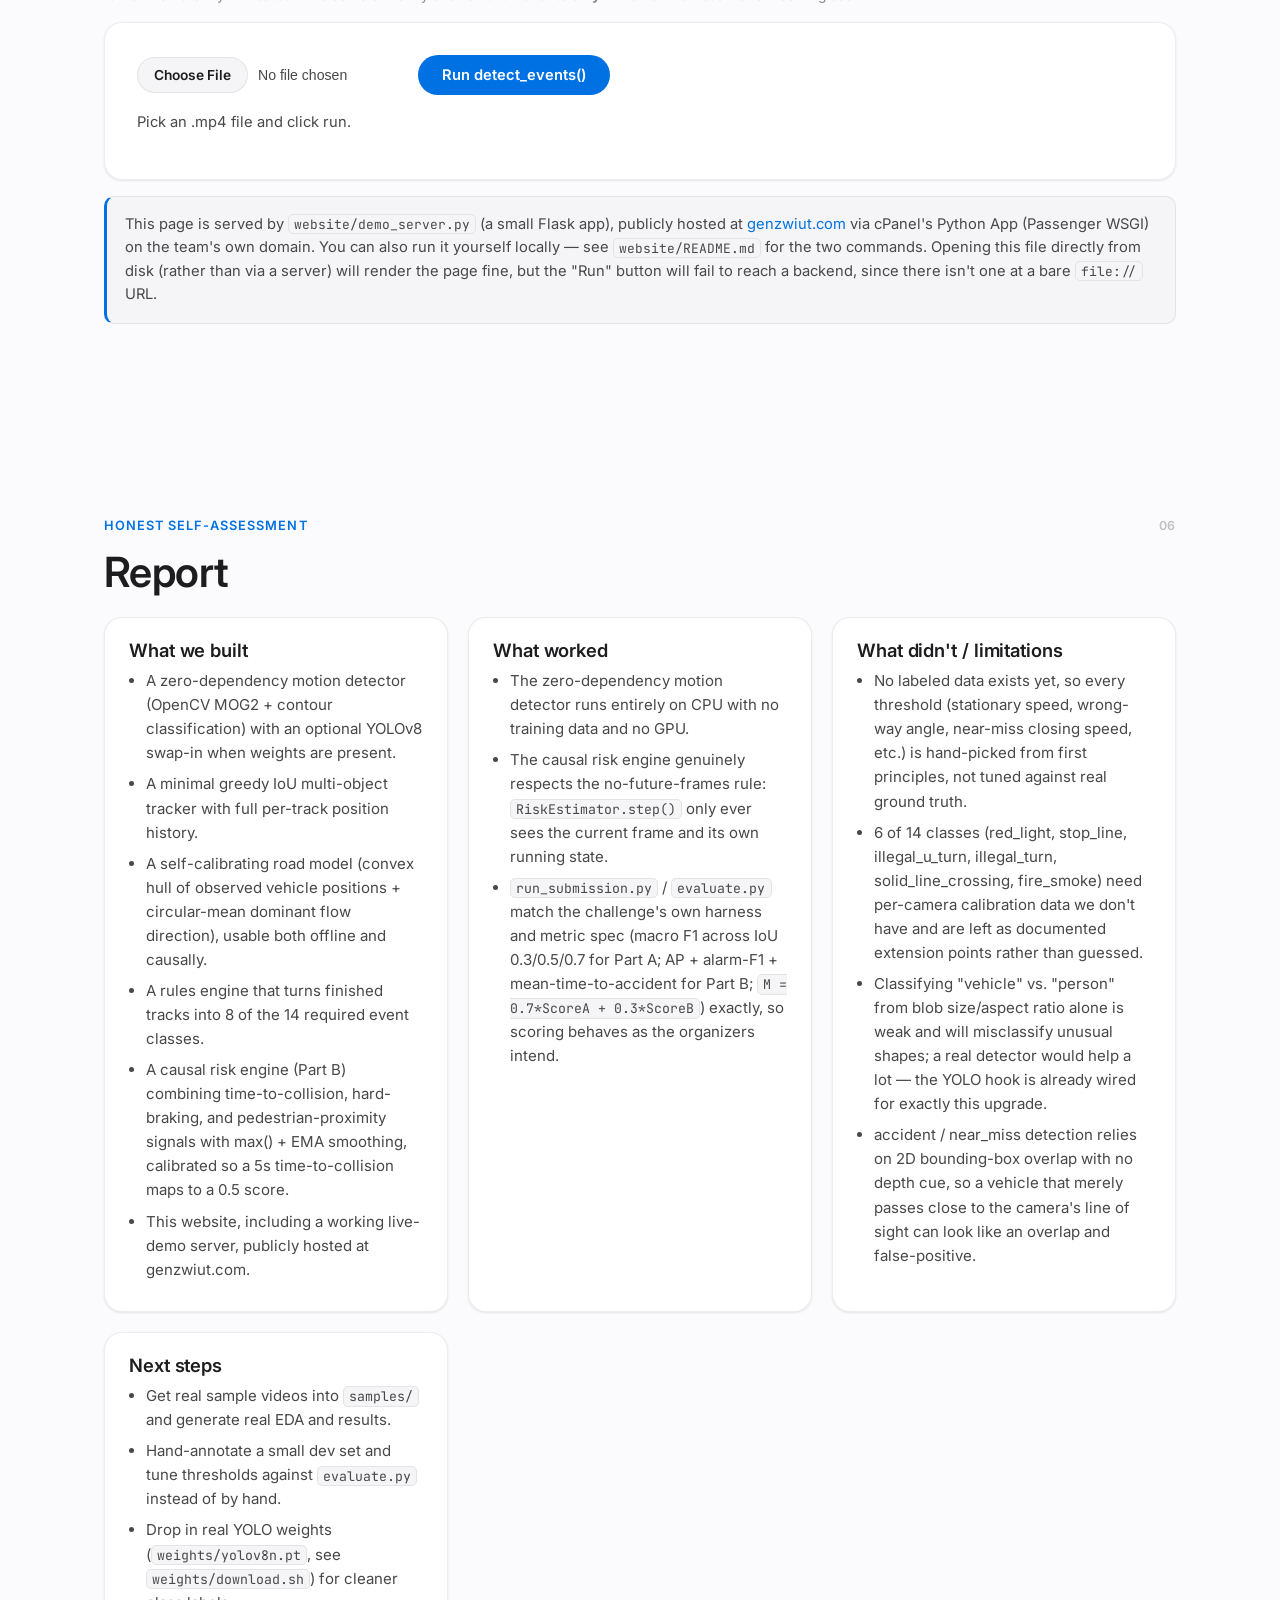
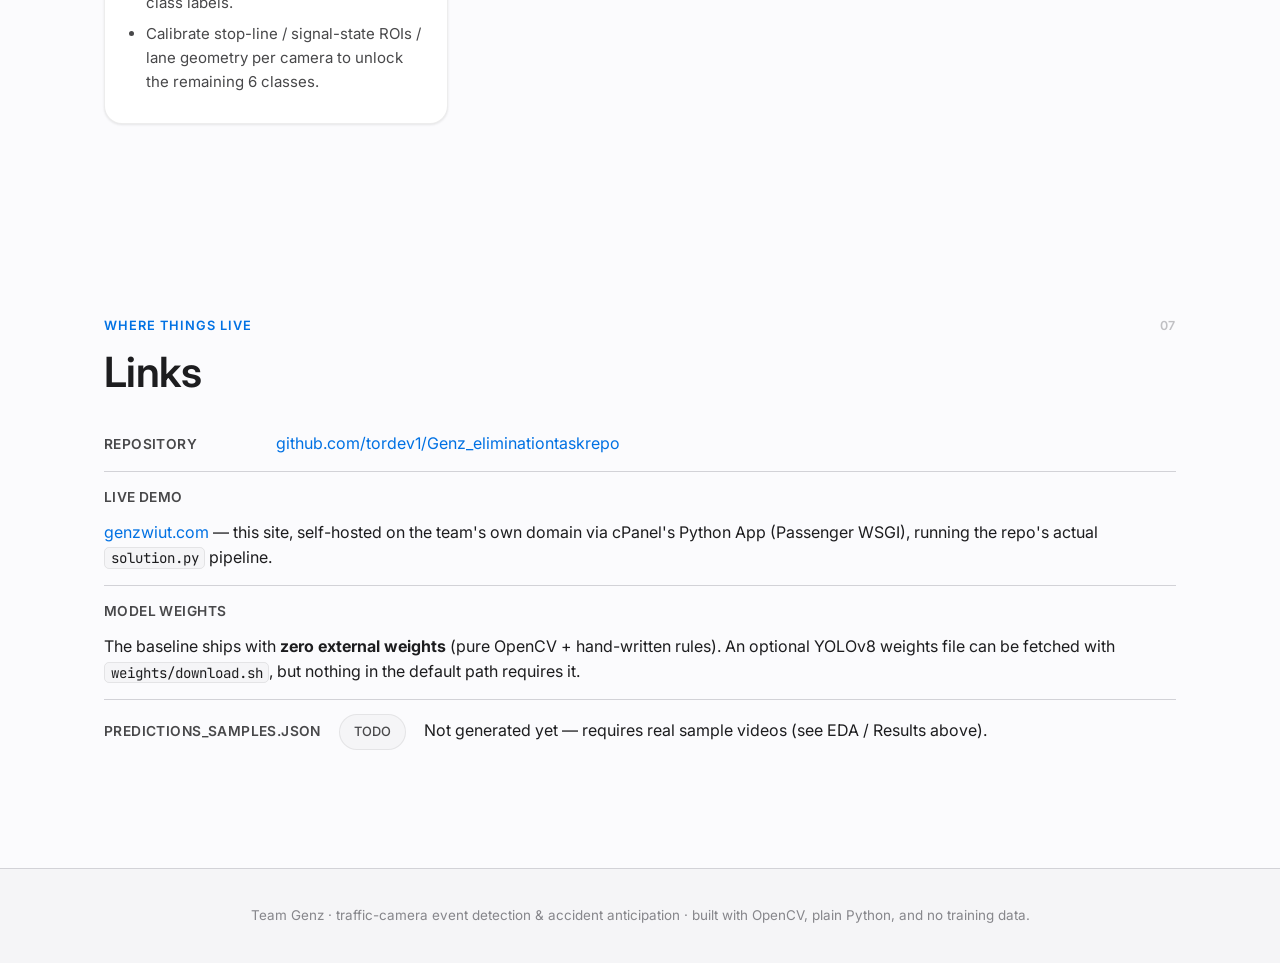
==== commit 0f754f72: "Fix live-demo reliability: subprocess isolation + conservative duration cap Live testing on the actu" ====
--- a/website/index.html
+++ b/website/index.html
@@ -295,8 +295,9 @@
       server. This is a genuine model run, not a canned animation.
     </p>
     <p class="limits-text">
-      Limits: <strong>.mp4 only</strong>, up to <strong>2 minutes</strong>
-      (<span id="demo-max-seconds">120</span>s) and <strong>200MB</strong>. Longer or
+      Limits: <strong>.mp4 only</strong>, up to <strong>30 seconds</strong>
+      (<span id="demo-max-seconds">30</span>s) and <strong>200MB</strong>. Kept short so it
+      stays responsive on this demo's hosting. Longer or
       larger files are rejected with an error rather than silently truncated.
       This demo currently shows <strong>Part A events only</strong> &mdash; risk-curve
       visualization: coming soon.
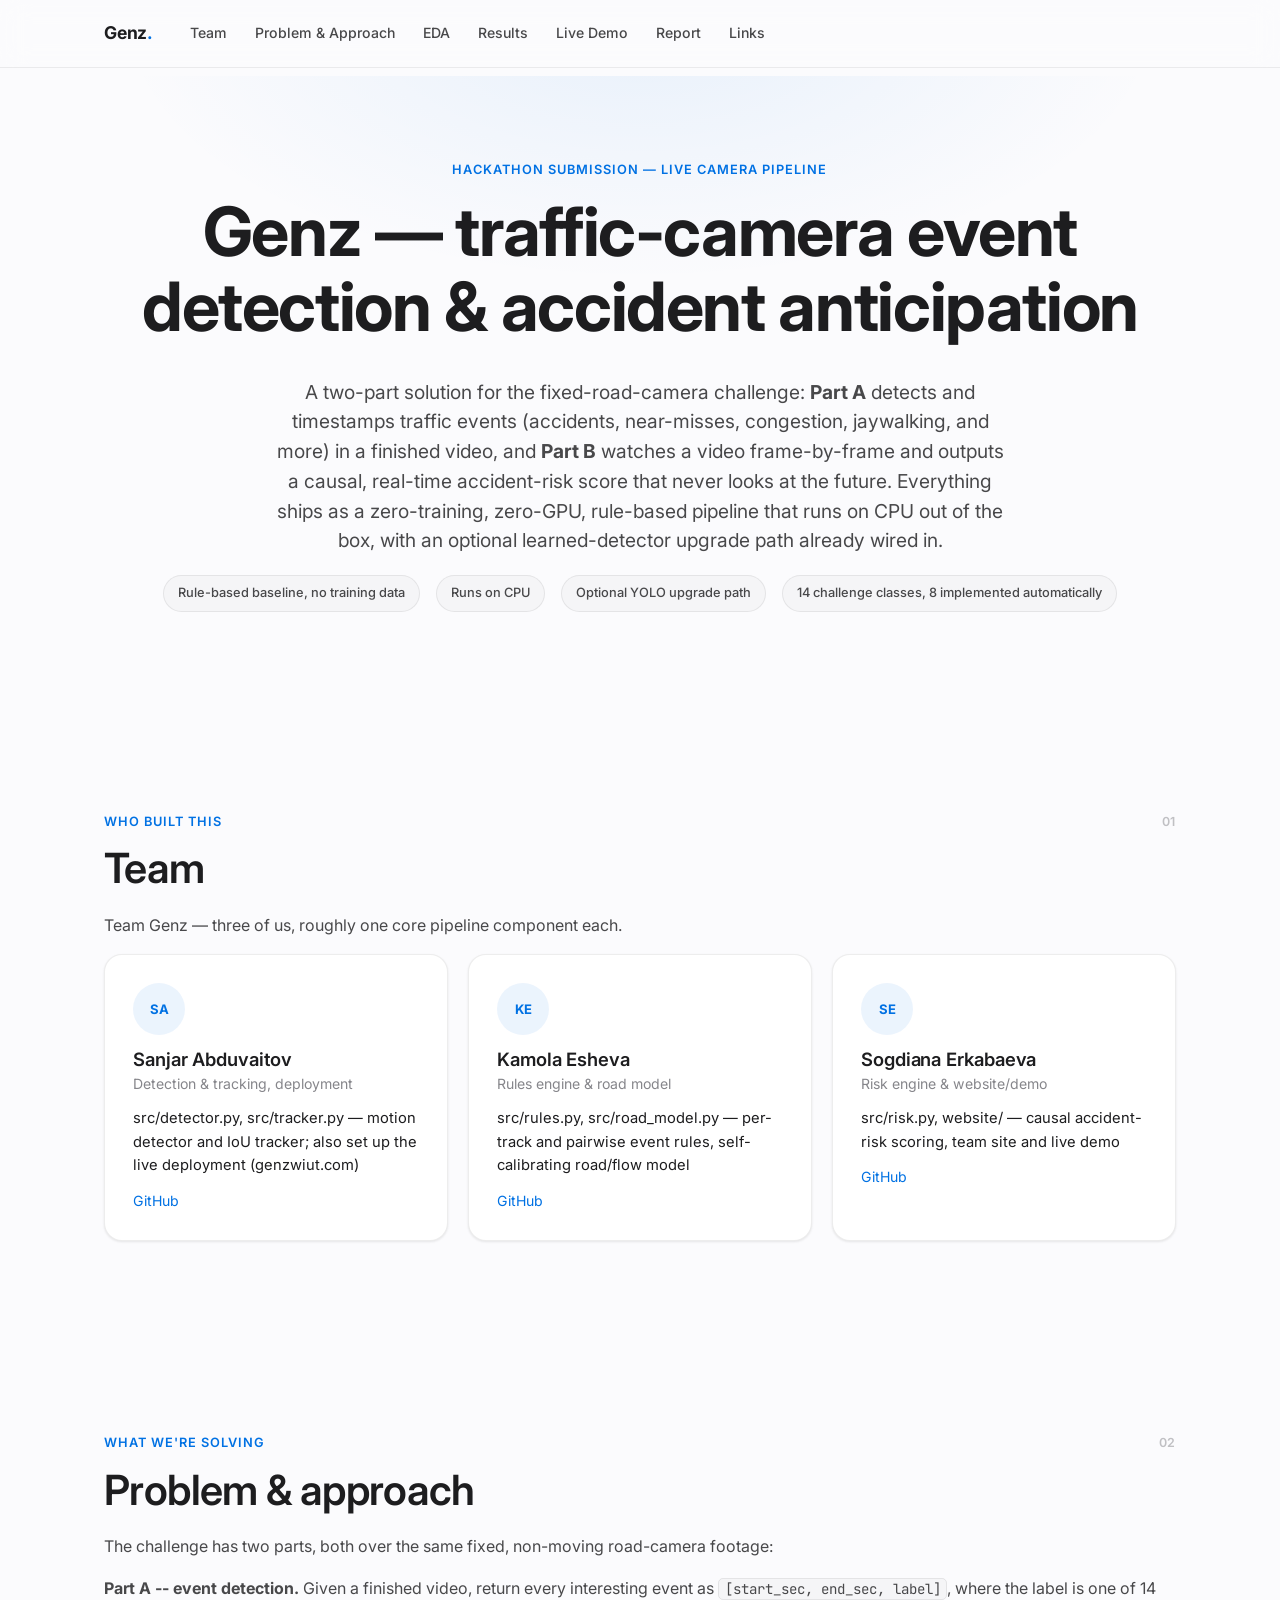
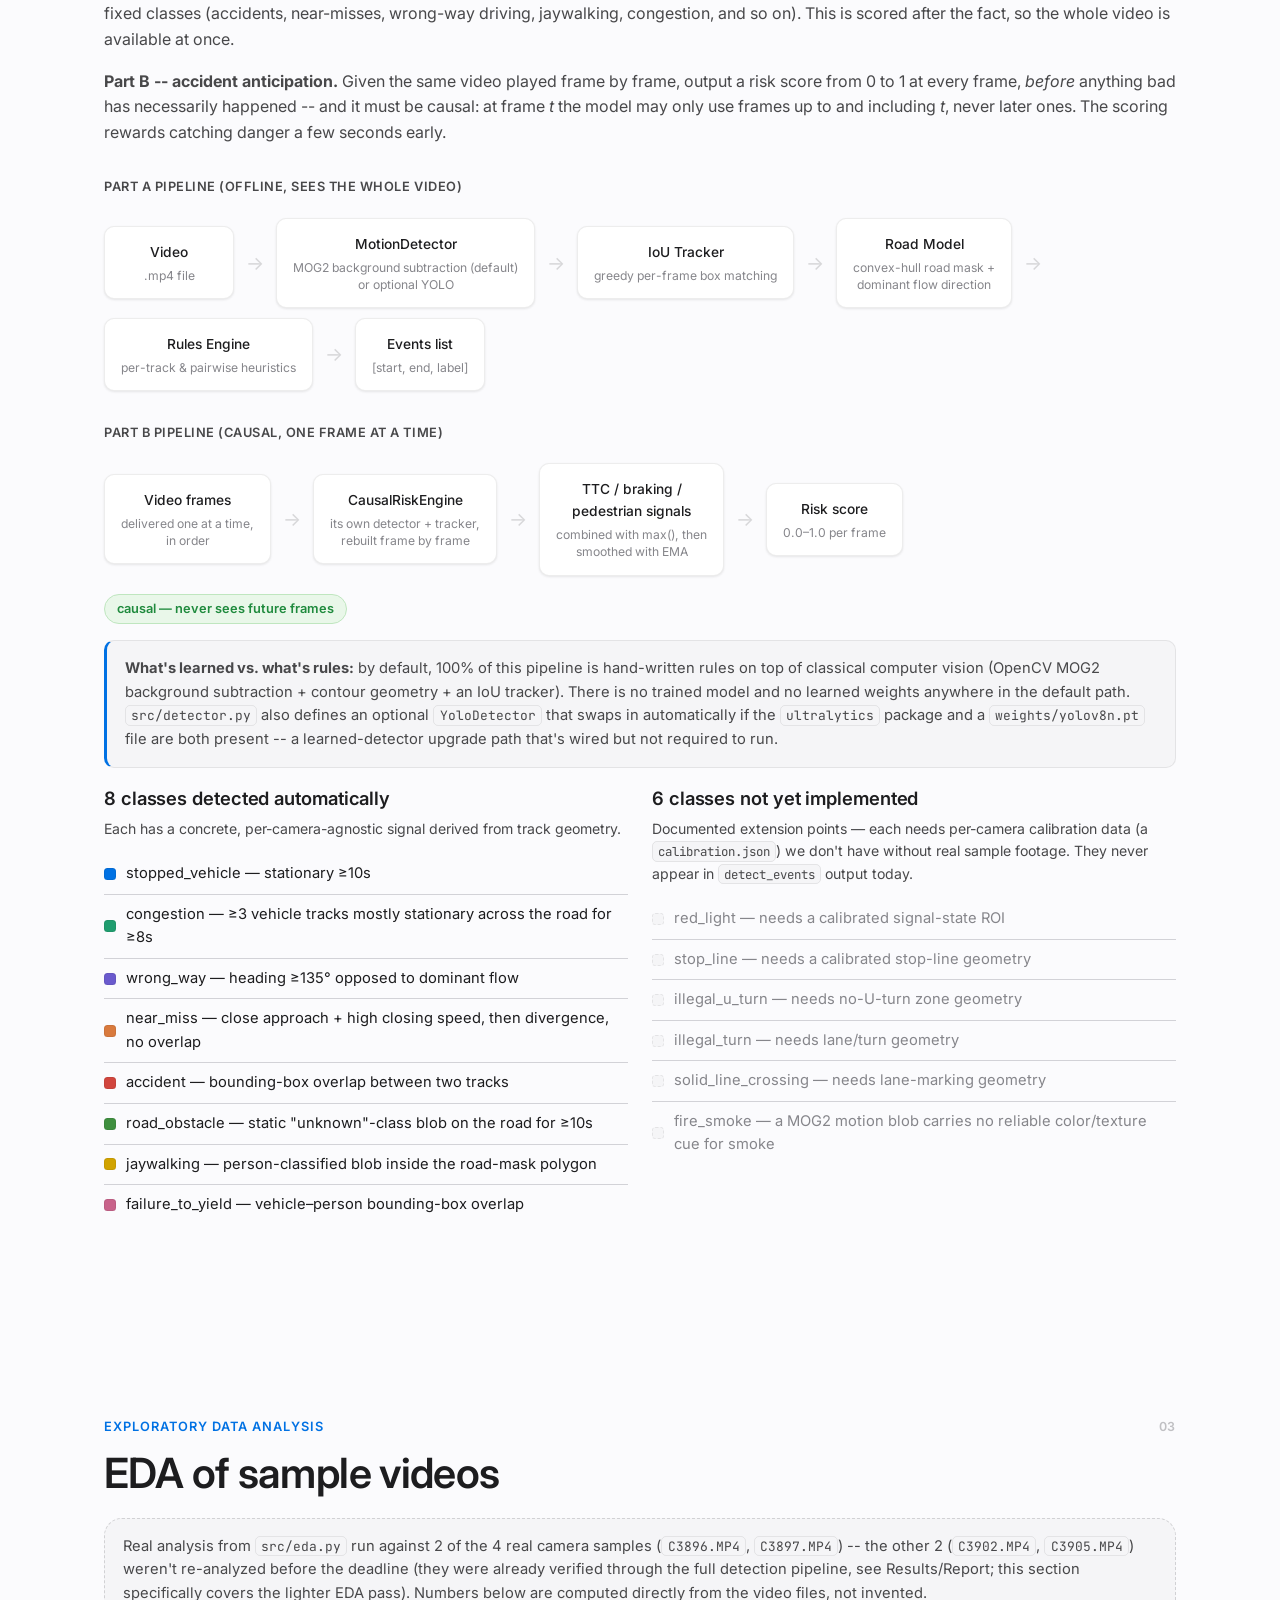
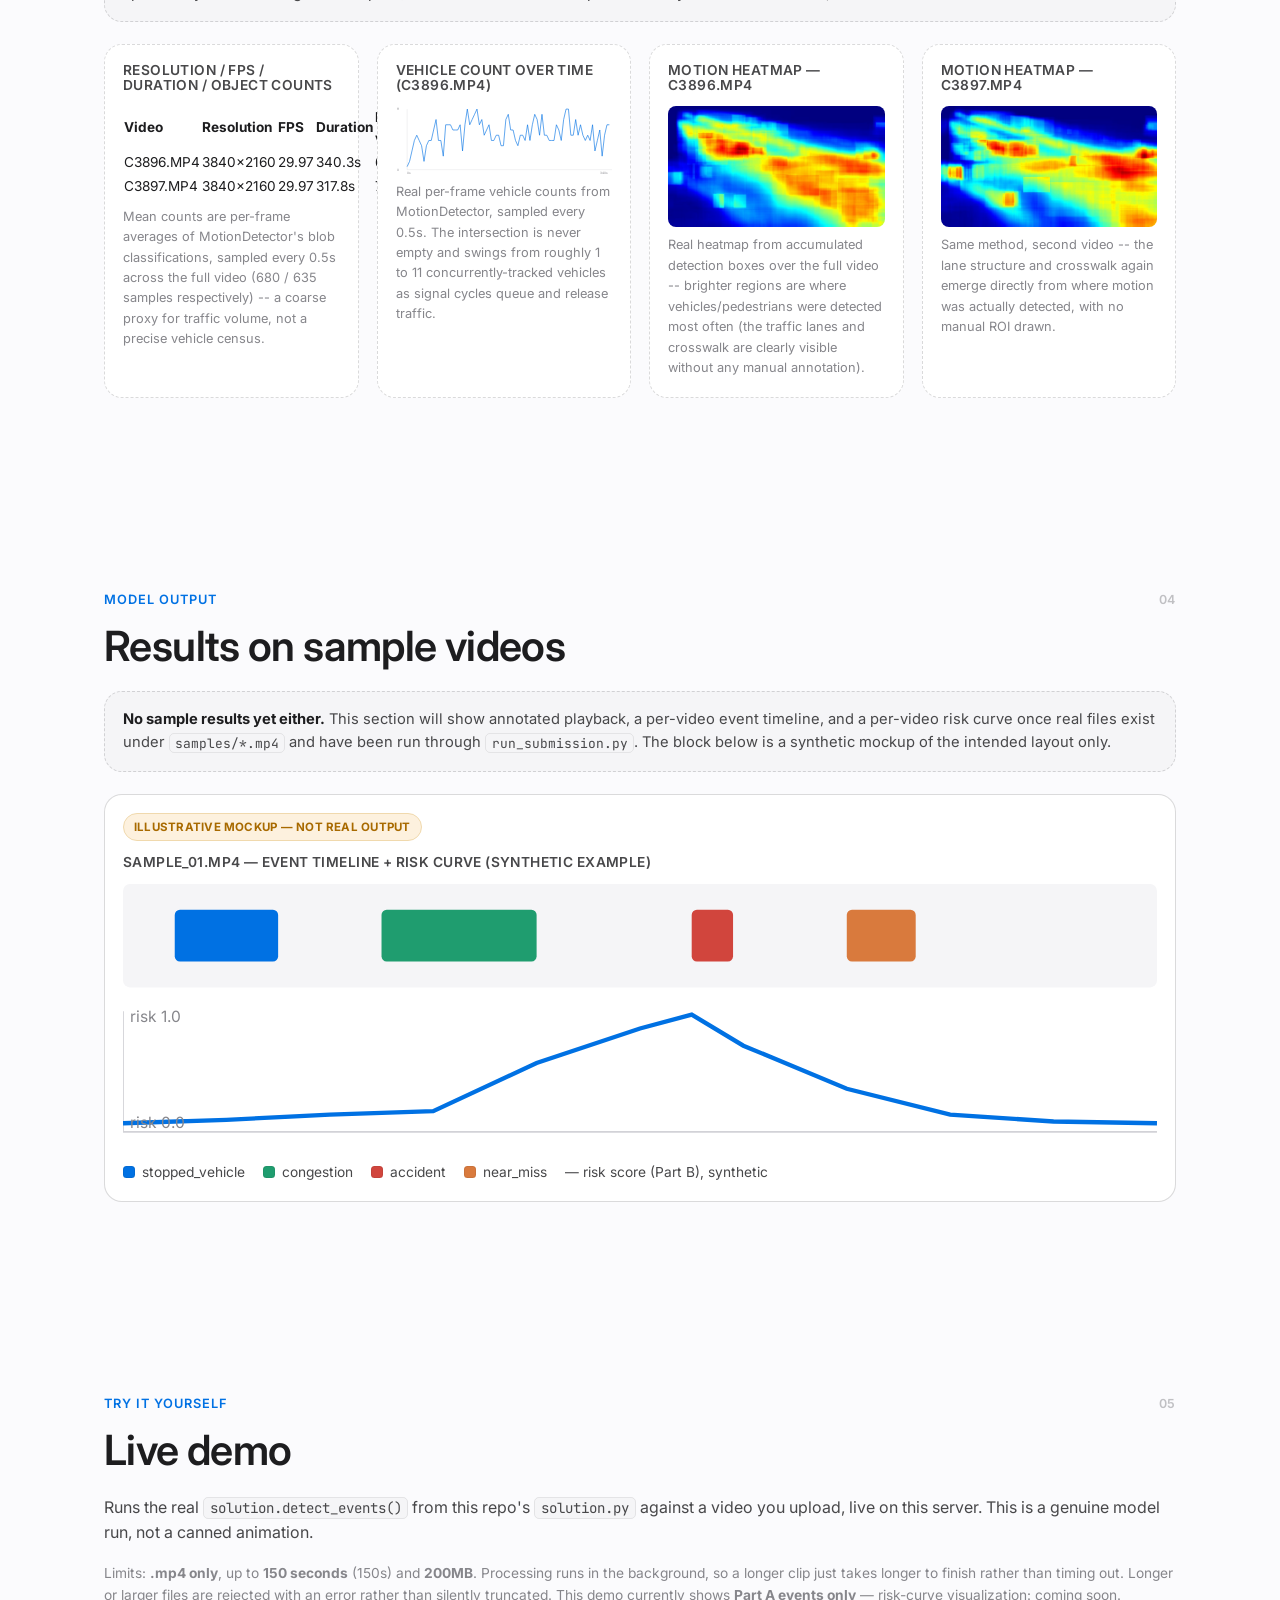
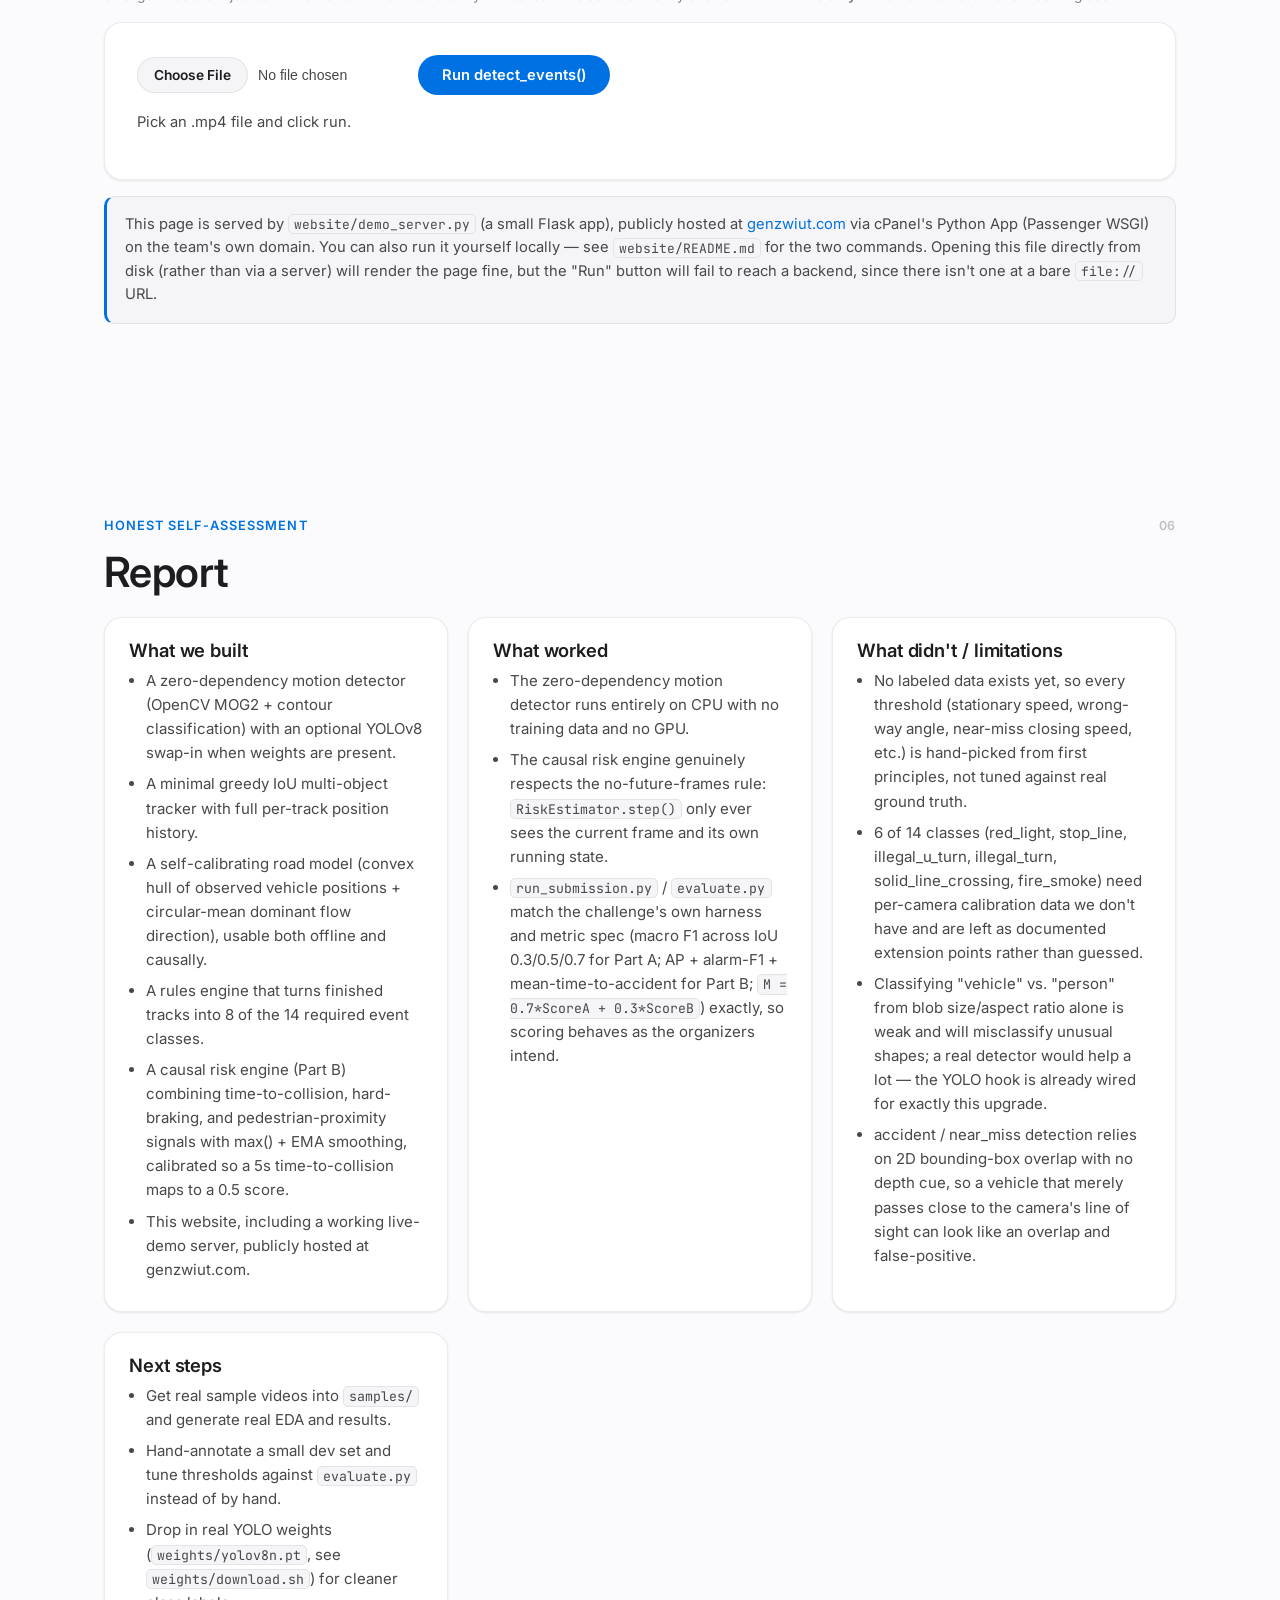
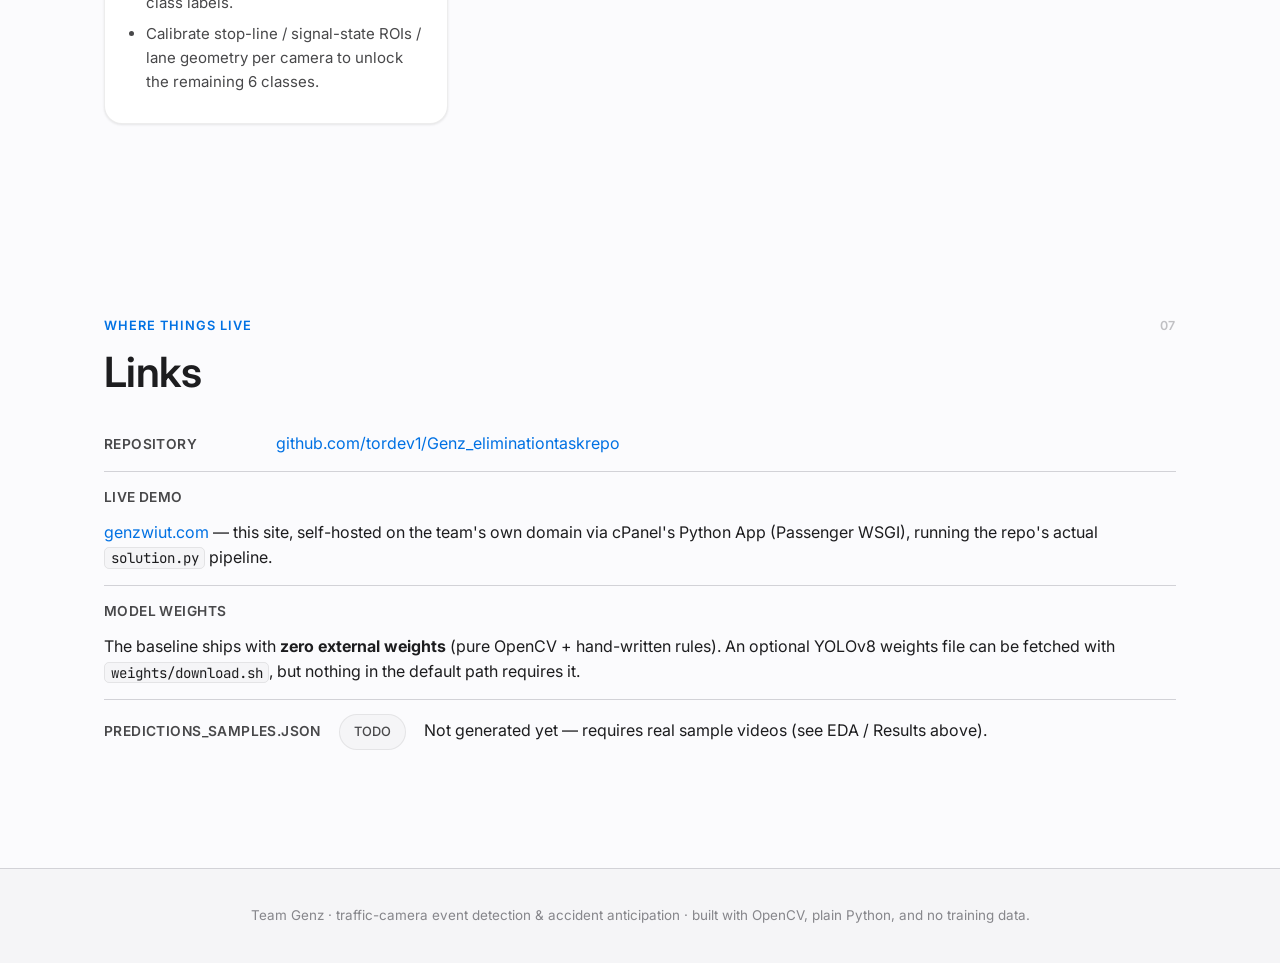
==== commit 8cabce66: "Switch live demo to async job polling to support clips up to 150s The shared cPanel/Passenger host e" ====
--- a/website/index.html
+++ b/website/index.html
@@ -295,10 +295,11 @@
       server. This is a genuine model run, not a canned animation.
     </p>
     <p class="limits-text">
-      Limits: <strong>.mp4 only</strong>, up to <strong>30 seconds</strong>
-      (<span id="demo-max-seconds">30</span>s) and <strong>200MB</strong>. Kept short so it
-      stays responsive on this demo's hosting. Longer or
-      larger files are rejected with an error rather than silently truncated.
+      Limits: <strong>.mp4 only</strong>, up to <strong>150 seconds</strong>
+      (<span id="demo-max-seconds">150</span>s) and <strong>200MB</strong>. Processing runs in the
+      background, so a longer clip just takes longer to finish rather than
+      timing out. Longer or larger files are rejected with an error rather
+      than silently truncated.
       This demo currently shows <strong>Part A events only</strong> &mdash; risk-curve
       visualization: coming soon.
     </p>
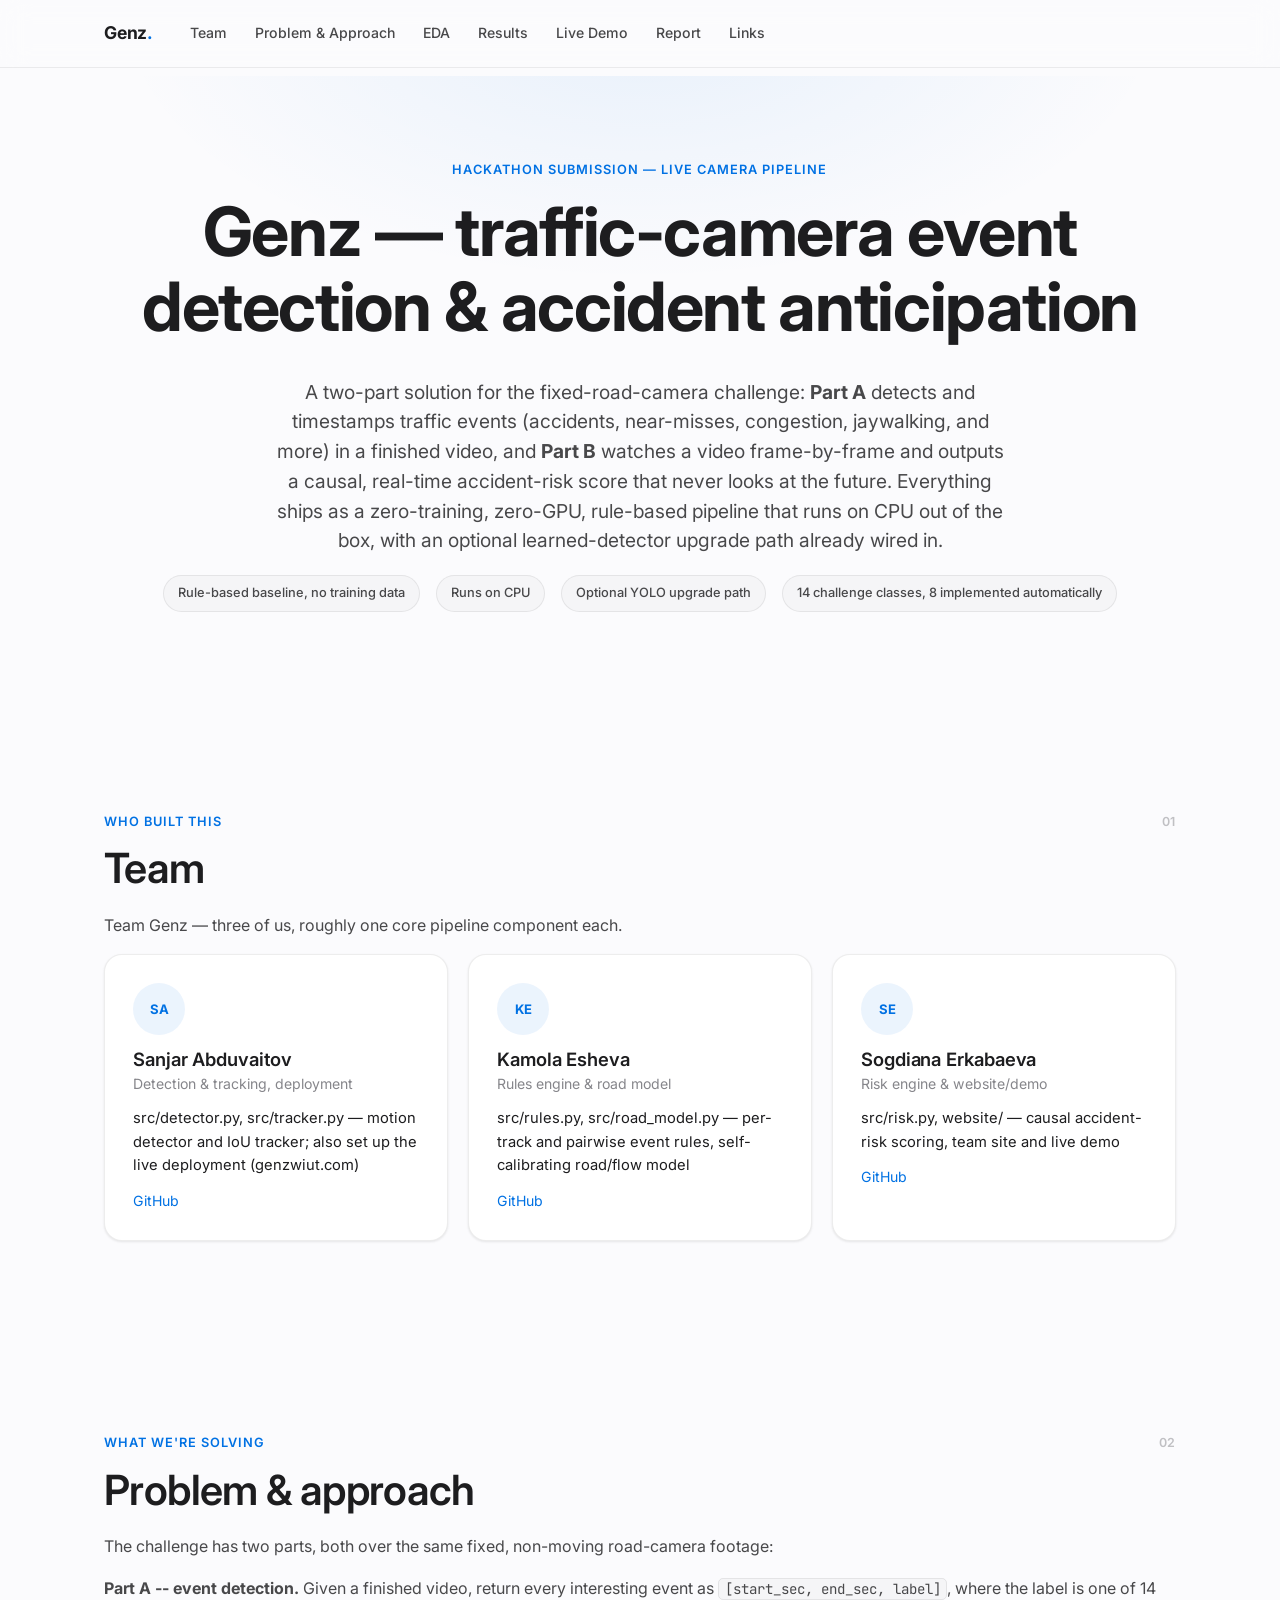
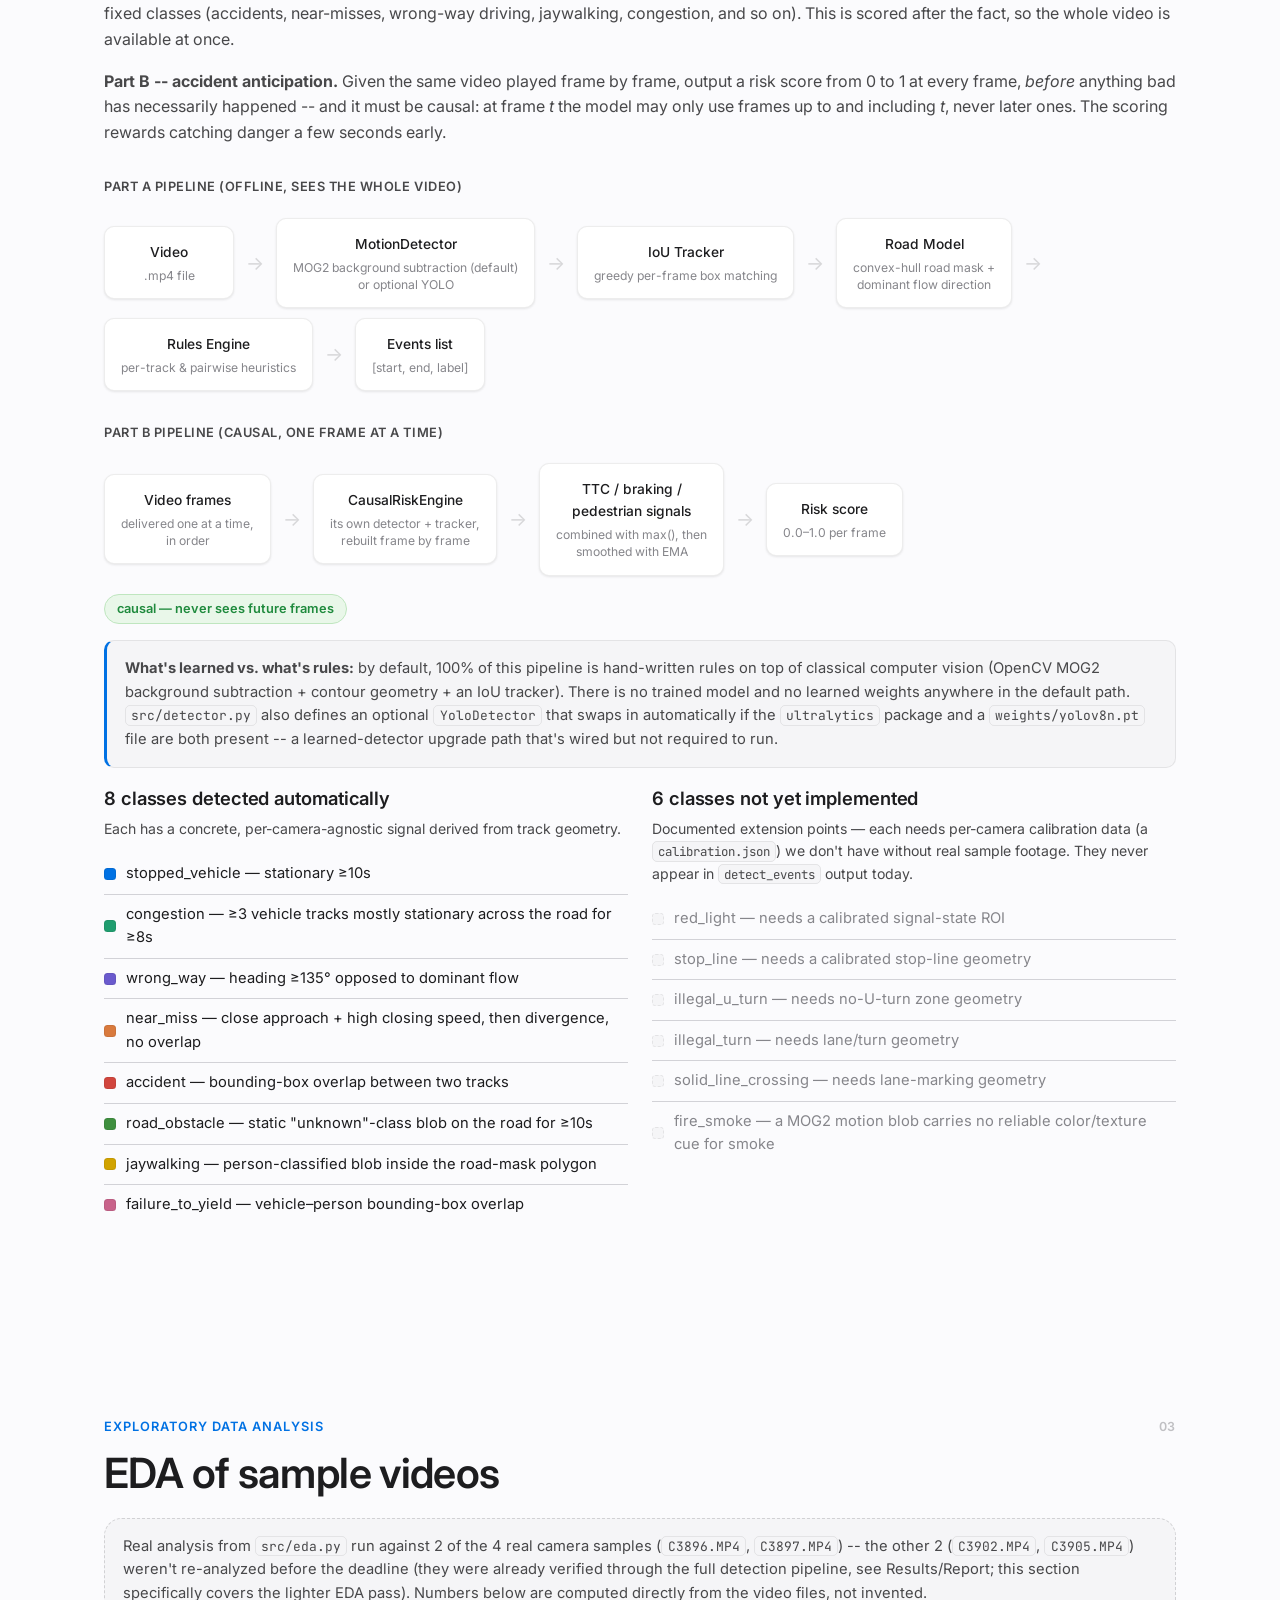
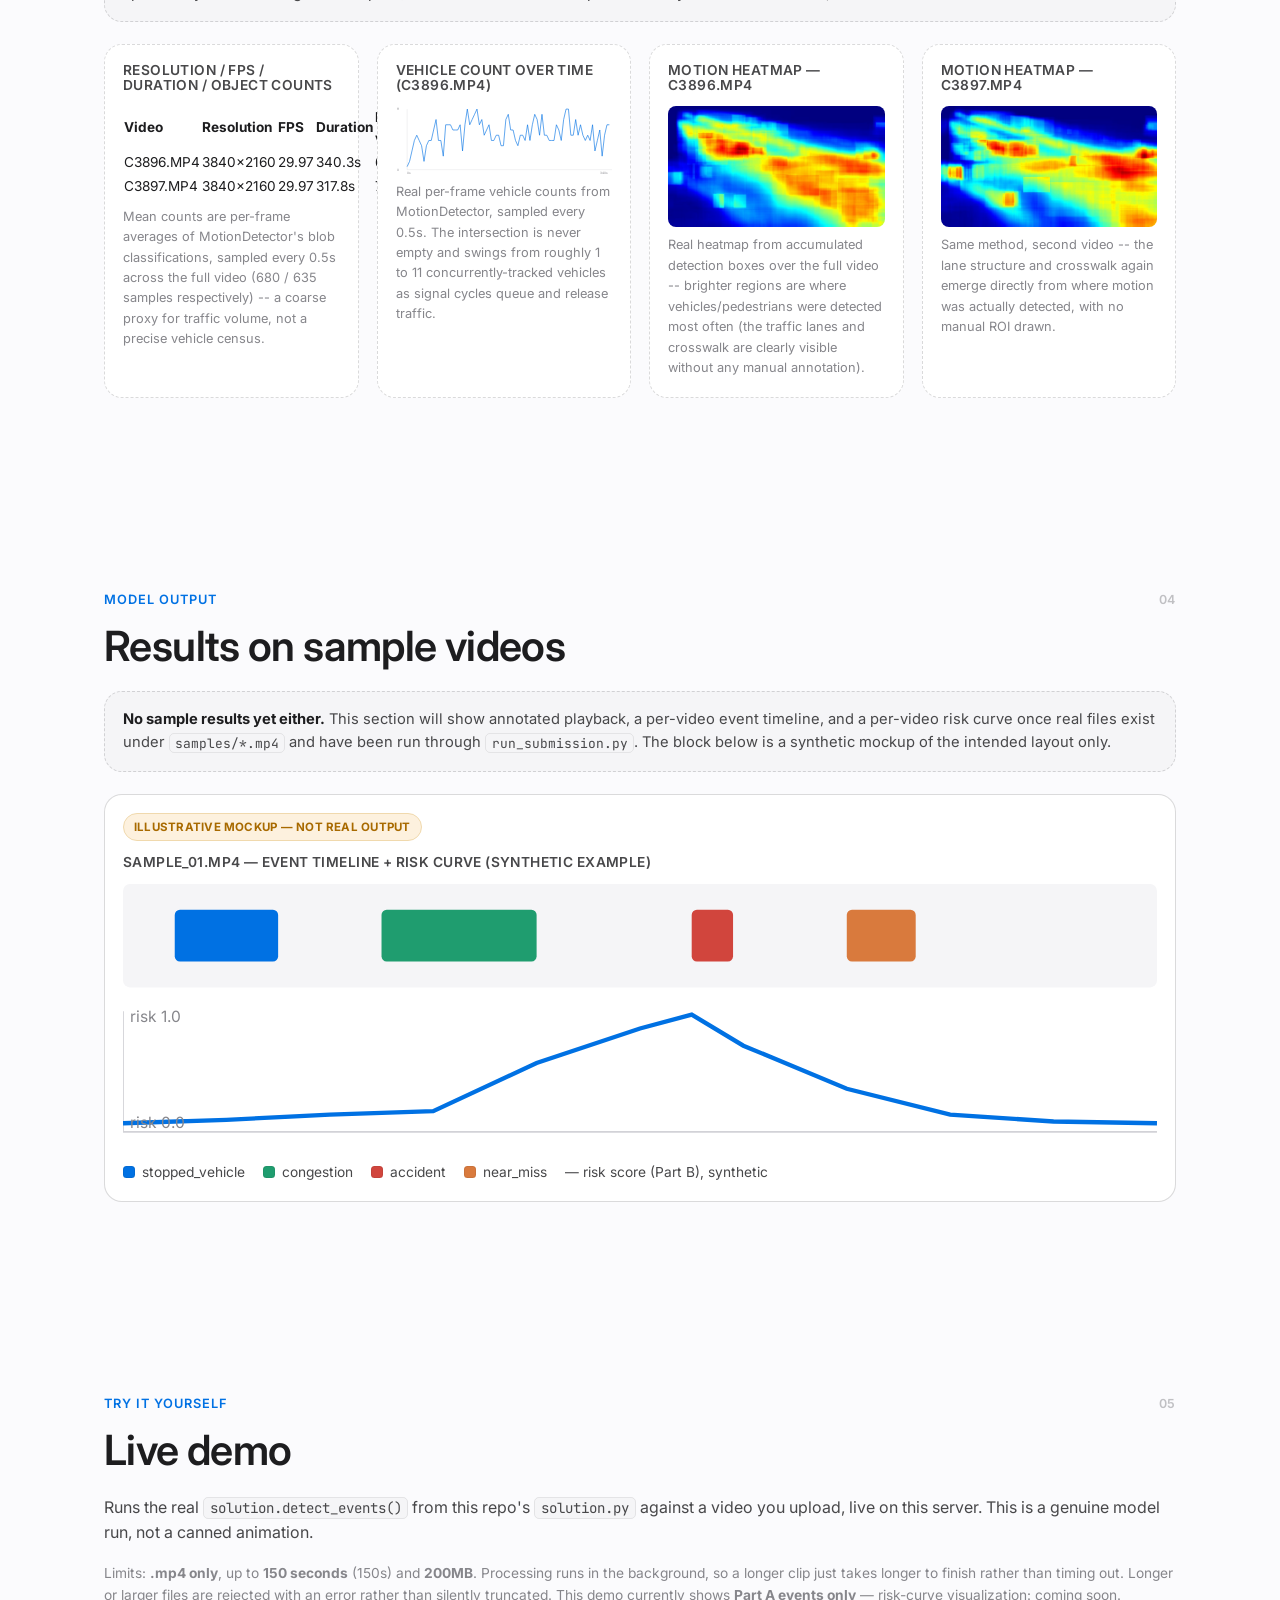
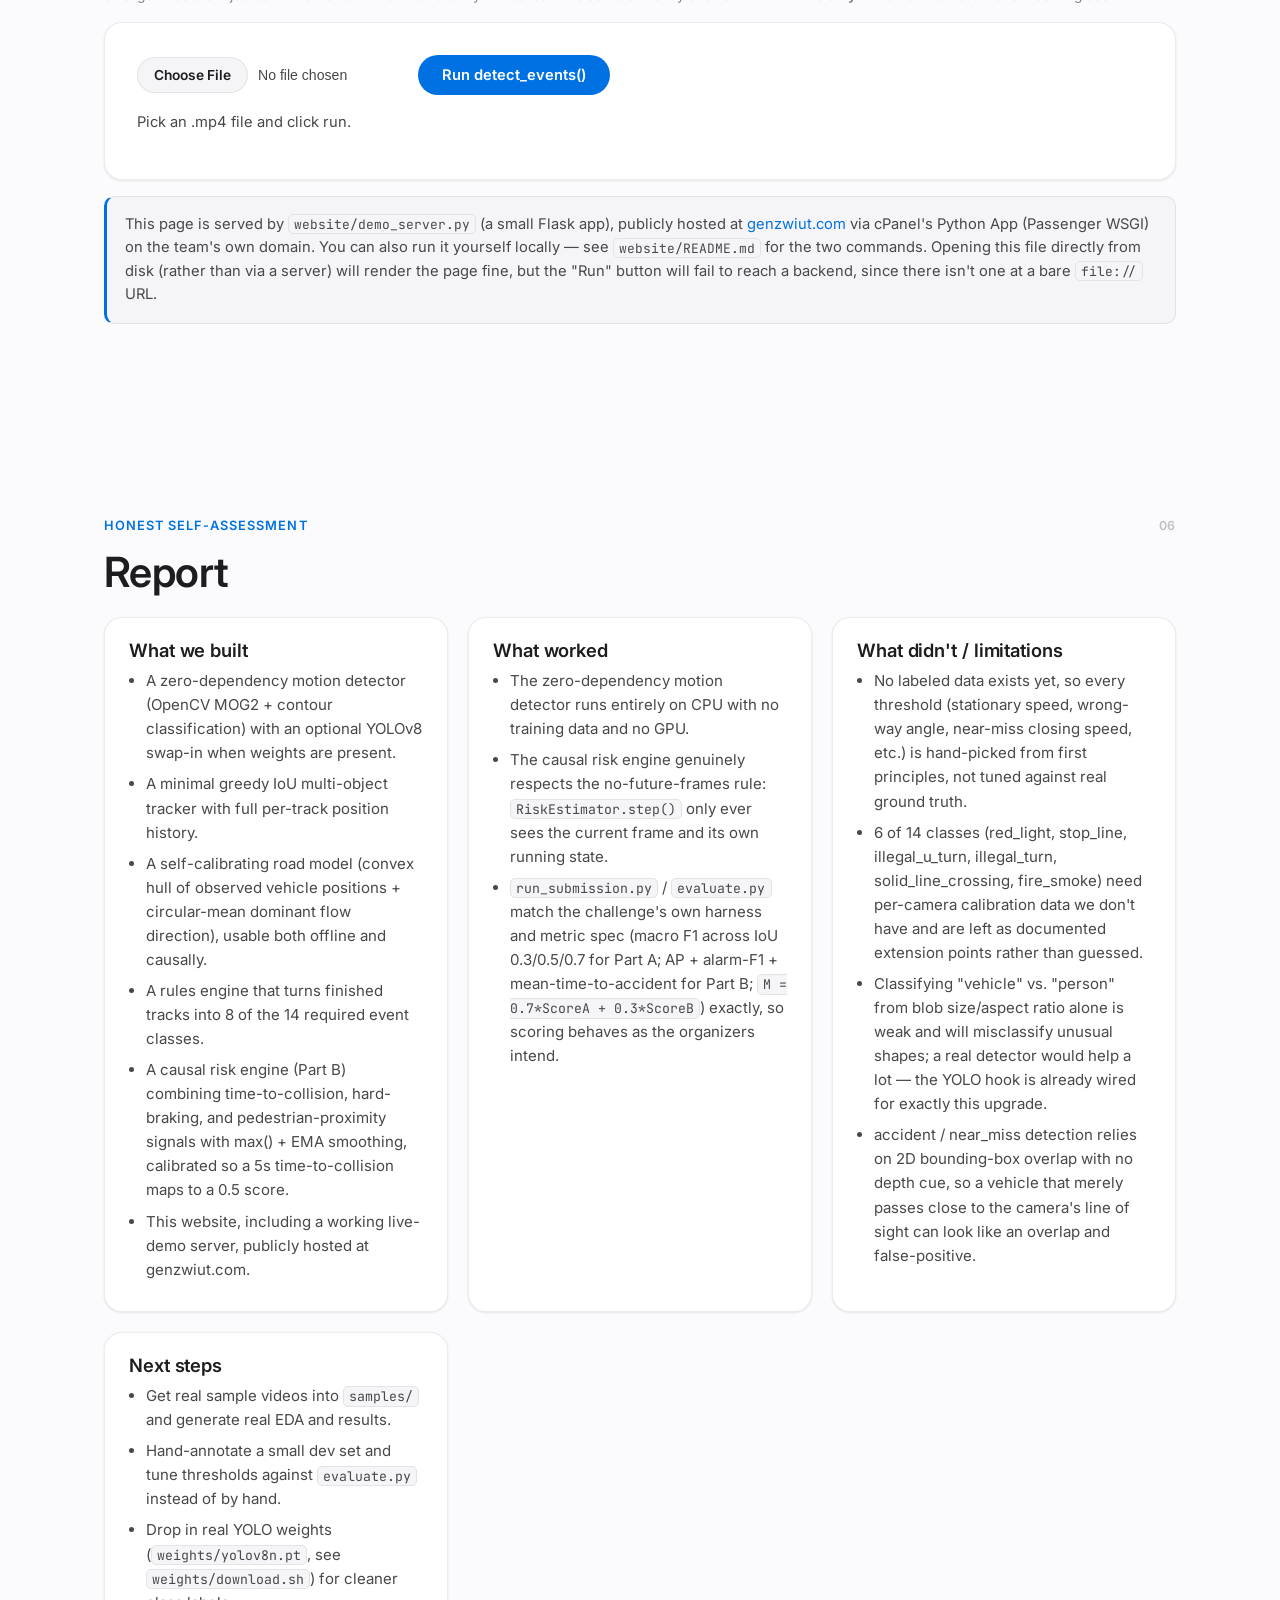
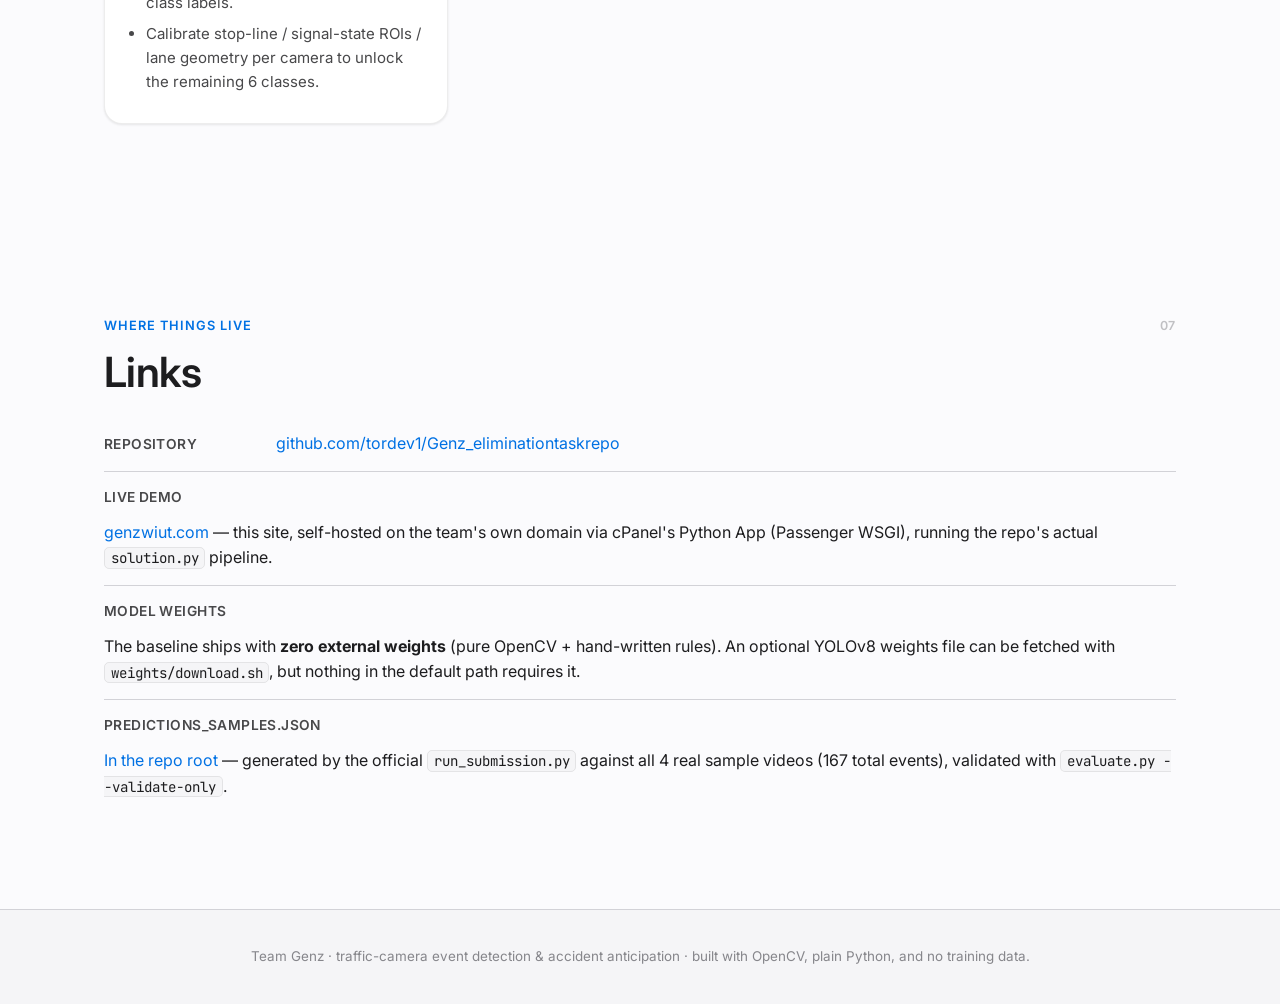
==== commit 8fd015eb: "Fix stale website copy: predictions_samples.json has existed for a while The Links section still sai" ====
--- a/website/index.html
+++ b/website/index.html
@@ -407,9 +407,7 @@
       </li>
       <li>
         <span class="label">predictions_samples.json</span>
-        <!-- TODO: link to a real predictions_samples.json once sample videos exist and run_submission.py has been run -->
-        <span class="pill">TODO</span>
-        <span>Not generated yet &mdash; requires real sample videos (see EDA / Results above).</span>
+        <span><a href="https://github.com/tordev1/Genz_eliminationtaskrepo/blob/main/predictions_samples.json">In the repo root</a> &mdash; generated by the official <code>run_submission.py</code> against all 4 real sample videos (167 total events), validated with <code>evaluate.py --validate-only</code>.</span>
       </li>
     </ul>
   </section>
